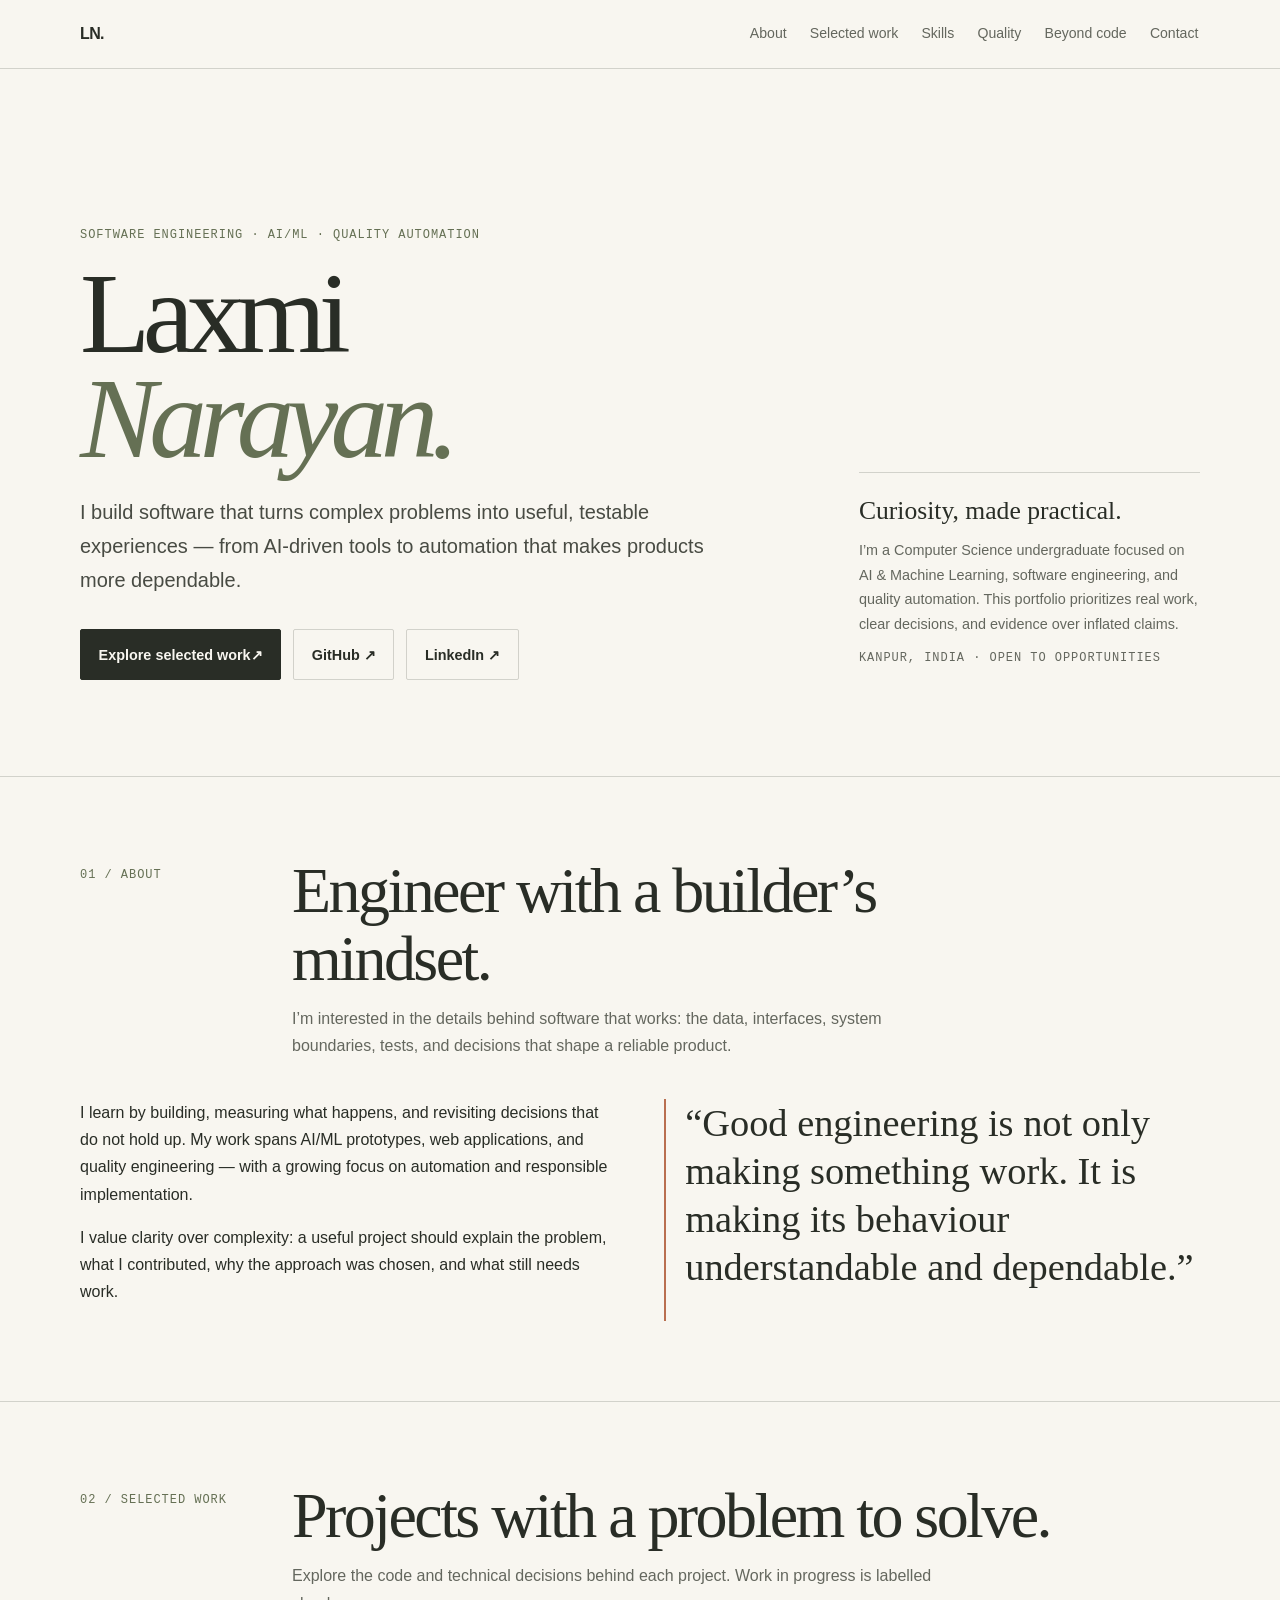
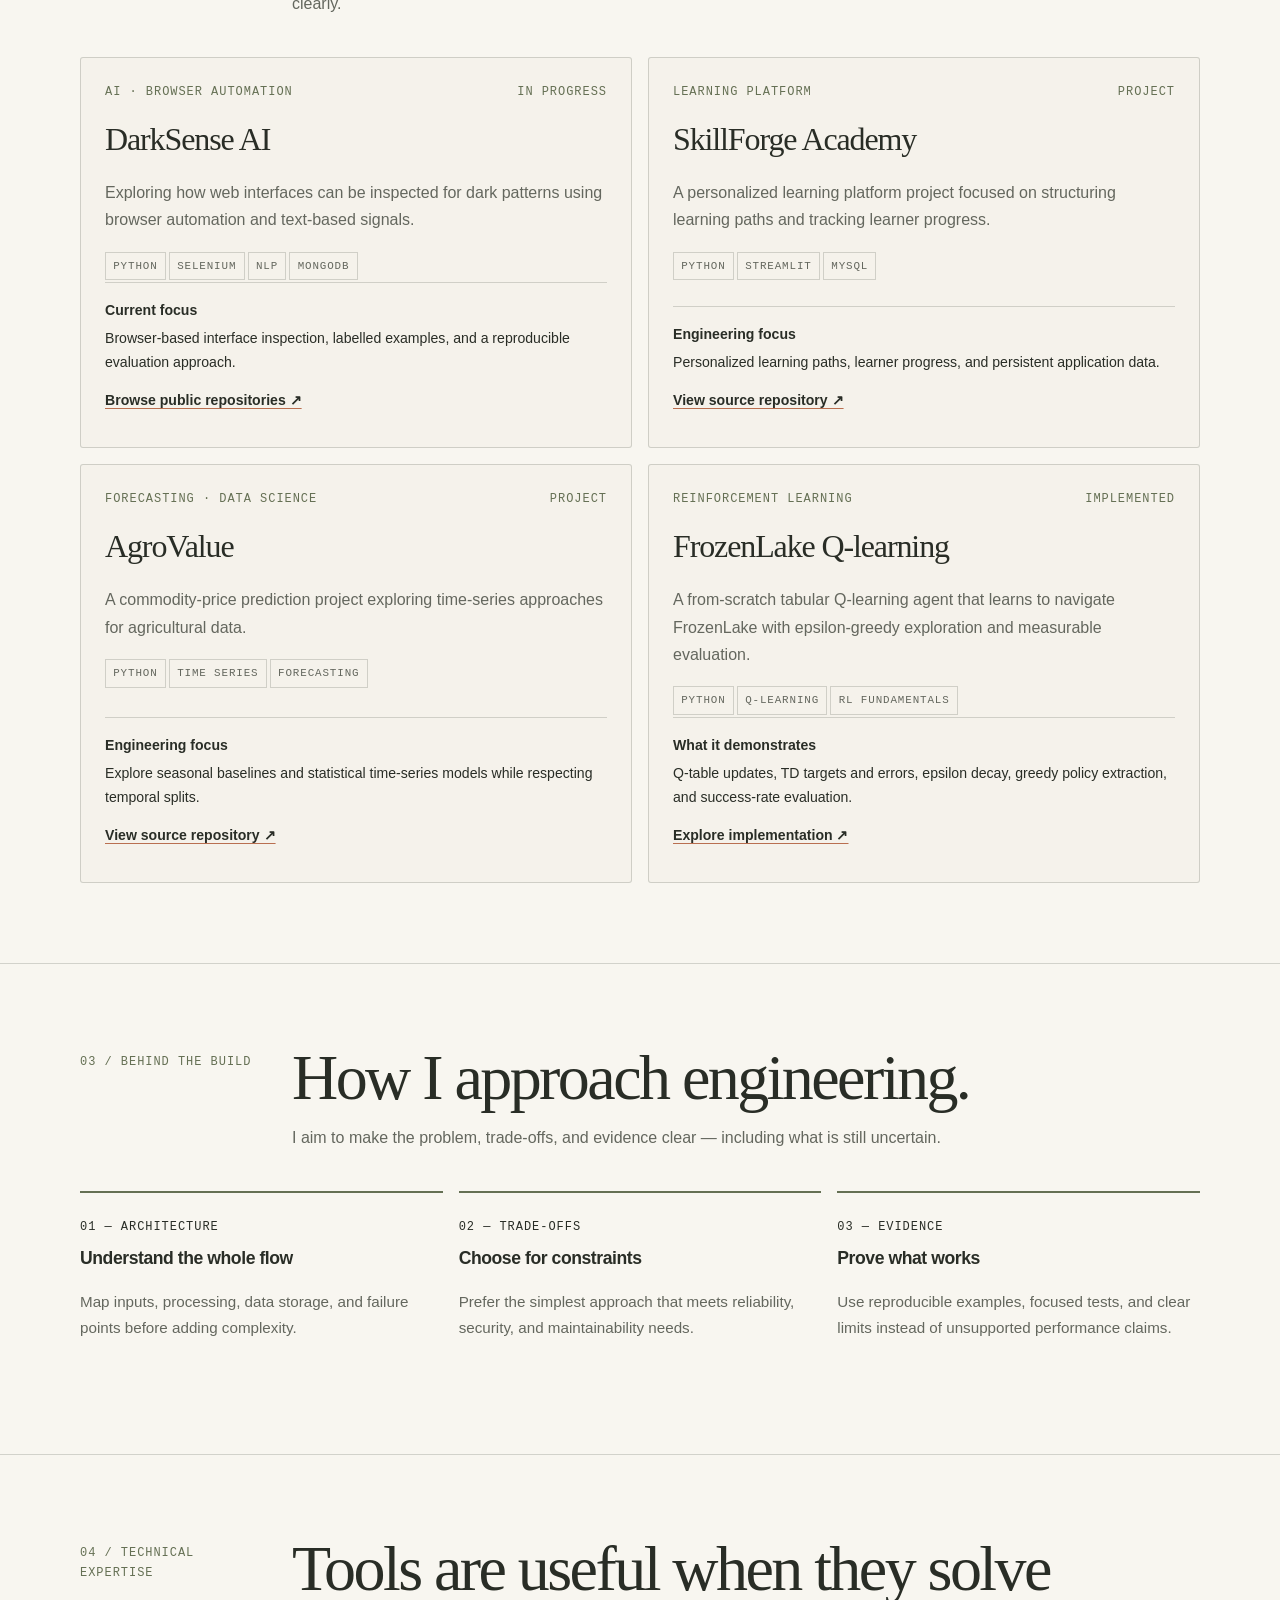
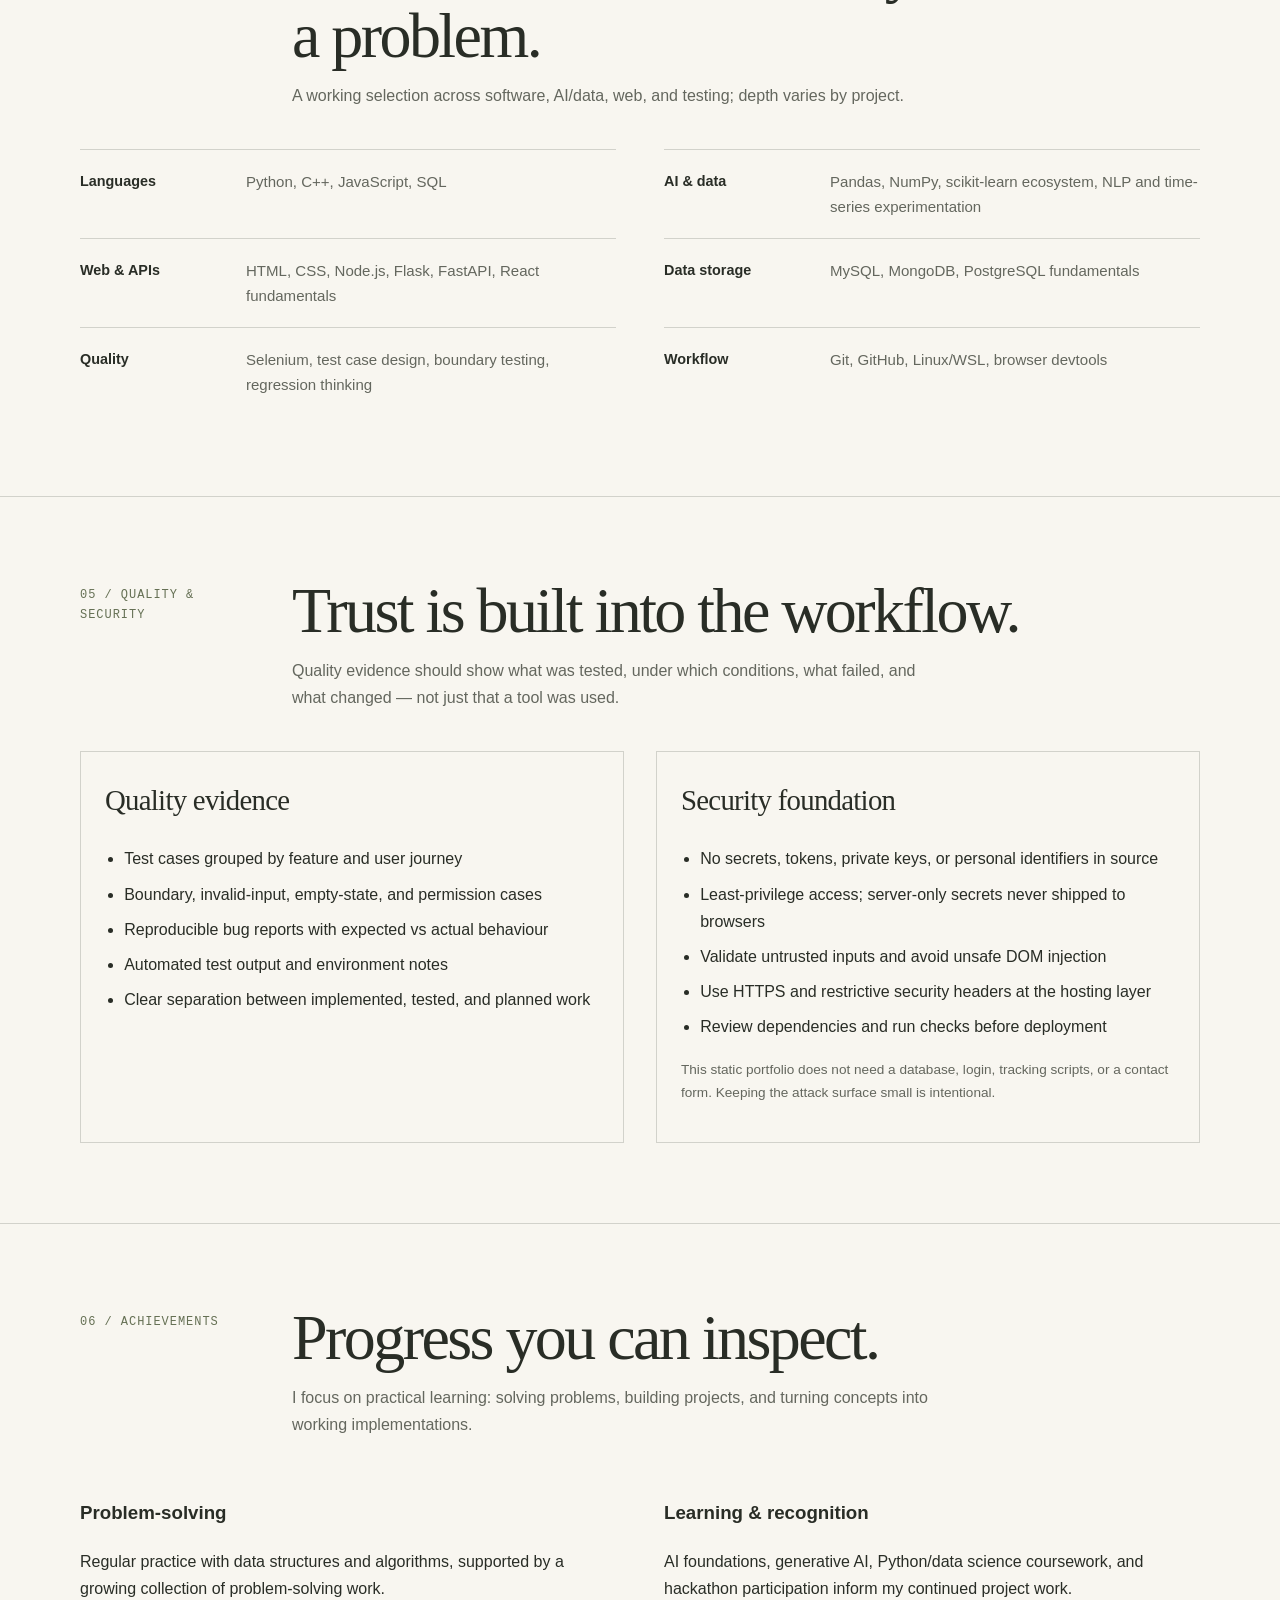
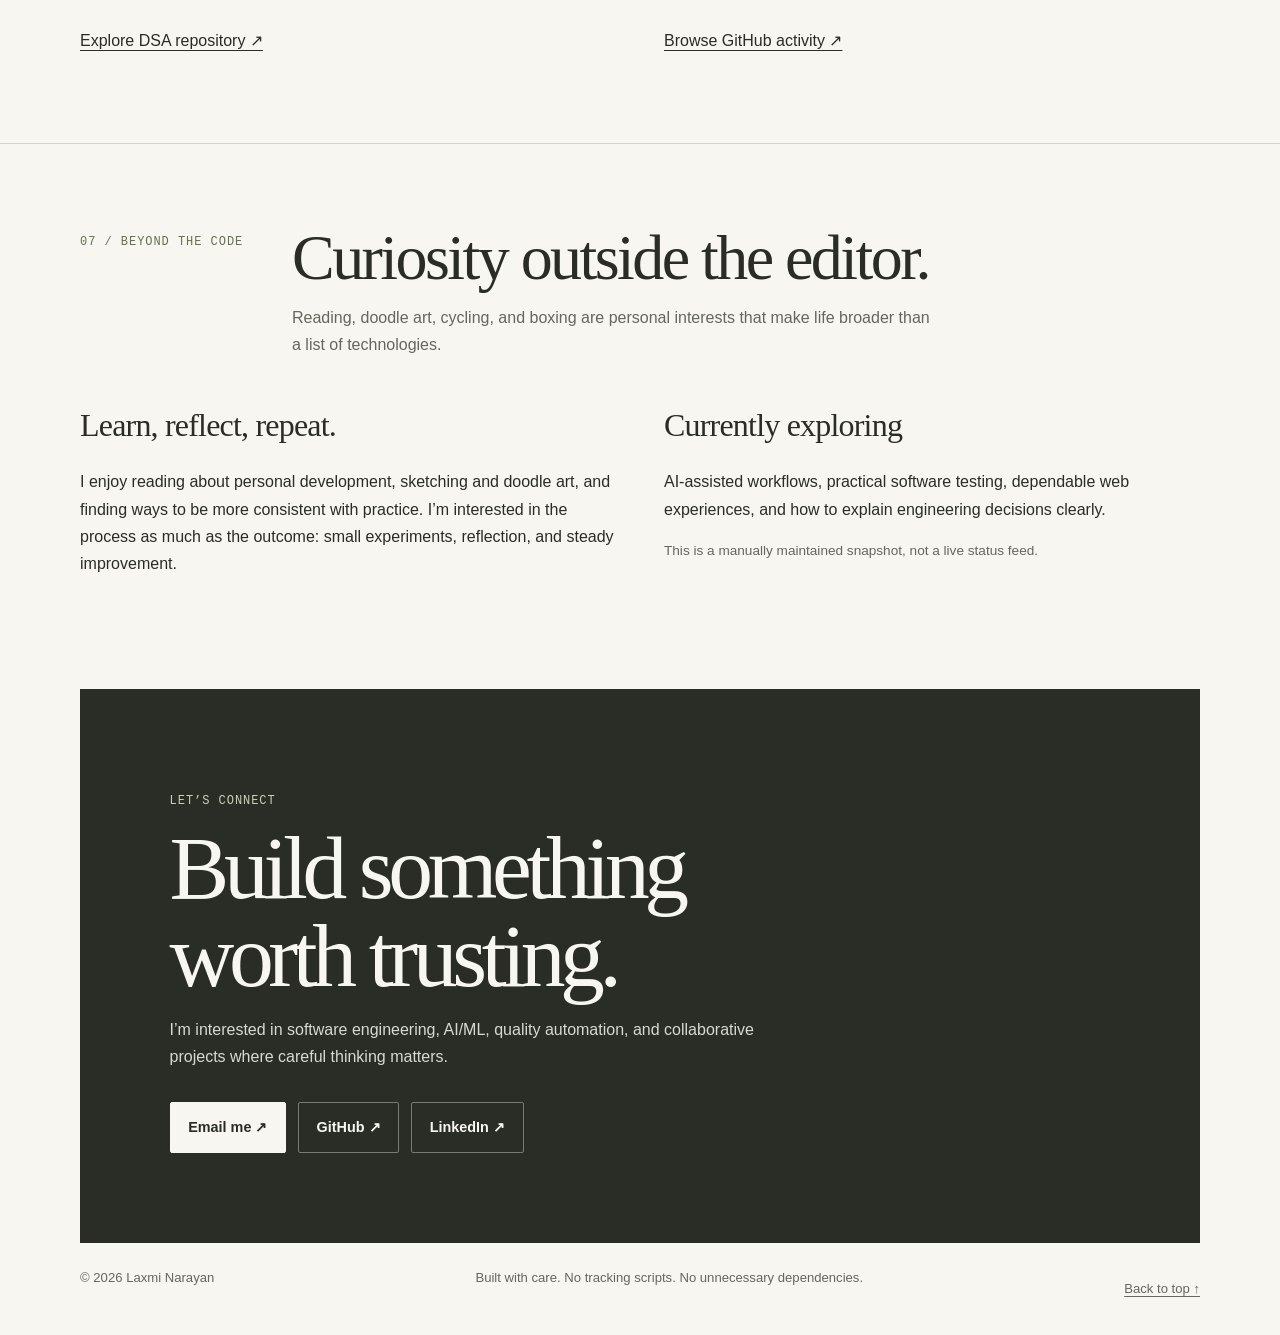
==== index.html @ b881b5de "fix: improve portfolio link tap targets" ====
<!doctype html>
<html lang="en">
<head>
<meta charset="utf-8">
<meta name="viewport" content="width=device-width, initial-scale=1">
<meta name="theme-color" content="#f8f6f0">
<meta name="description" content="Laxmi Narayan — computer science undergraduate building thoughtful software, AI/ML systems, and quality automation.">
<meta name="referrer" content="strict-origin-when-cross-origin">
<meta http-equiv="Content-Security-Policy" content="default-src 'self'; script-src 'none'; object-src 'none'; base-uri 'none'; form-action 'self'; img-src 'self' data:; style-src 'self' 'unsafe-inline'; font-src 'self'; connect-src 'self'; upgrade-insecure-requests">
<title>Laxmi Narayan — Software, AI & Quality Engineering</title>
<style>
:root{color-scheme:light;--paper:#f8f6f0;--sand:#eae7d9;--ink:#292d26;--muted:#64675e;--olive:#657054;--clay:#b96f50;--line:rgba(41,45,38,.18);--serif:Georgia,"Times New Roman",serif;--sans:Inter,-apple-system,BlinkMacSystemFont,"Segoe UI",sans-serif;--mono:"SFMono-Regular",Consolas,"Liberation Mono",monospace;--max:1120px}
*{box-sizing:border-box}html{scroll-behavior:smooth;scroll-padding-top:5rem}body{margin:0;background:var(--paper);color:var(--ink);font-family:var(--sans);font-size:16px;line-height:1.7}a{color:inherit;text-underline-offset:.22em}a:hover{color:var(--olive)}a:focus-visible,summary:focus-visible{outline:3px solid var(--clay);outline-offset:4px}.skip{position:absolute;left:-9999px;top:1rem;background:var(--ink);color:white;padding:.7rem 1rem;z-index:10}.skip:focus{left:1rem}.wrap{width:min(var(--max),calc(100% - 3rem));margin-inline:auto}.topbar{position:sticky;top:0;z-index:5;background:rgba(248,246,240,.96);border-bottom:1px solid var(--line);backdrop-filter:blur(8px)}.nav{display:flex;justify-content:space-between;align-items:center;gap:1.5rem;min-height:68px}.wordmark{text-decoration:none;font-weight:700;letter-spacing:-.04em}.navlinks{display:flex;gap:1.25rem;flex-wrap:wrap;font-size:.88rem}.navlinks a{text-decoration:none;color:var(--muted)}.eyebrow,.meta,.tag,.num{font-family:var(--mono);text-transform:uppercase;letter-spacing:.08em;font-size:.75rem}.eyebrow{color:var(--olive)}.hero{padding:clamp(5rem,12vw,9rem) 0 6rem;display:grid;grid-template-columns:minmax(0,1.5fr) minmax(220px,.7fr);gap:3rem;align-items:end}.hero h1{font-family:var(--serif);font-size:clamp(3.6rem,9vw,7.5rem);line-height:.91;letter-spacing:-.065em;font-weight:400;margin:1rem 0 1.5rem;max-width:850px}.hero h1 em{font-weight:400;color:var(--olive)}.lead{font-size:clamp(1.05rem,2vw,1.25rem);max-width:650px;color:#484b43}.actions{display:flex;gap:.75rem;flex-wrap:wrap;margin-top:2rem}.button{display:inline-flex;align-items:center;justify-content:center;border:1px solid var(--ink);padding:.78rem 1.1rem;text-decoration:none;font-weight:600;font-size:.9rem;min-height:44px}.button.primary{background:var(--ink);color:var(--paper)}.button.primary:hover{background:var(--olive);border-color:var(--olive)}.button.secondary{border-color:var(--line)}.hero-note{border-top:1px solid var(--line);padding-top:1rem;color:var(--muted);font-size:.9rem}.hero-note strong{display:block;color:var(--ink);font-family:var(--serif);font-size:1.6rem;font-weight:400;margin-bottom:.35rem}.section{padding:5rem 0;border-top:1px solid var(--line)}.section-head{display:grid;grid-template-columns:180px 1fr;gap:2rem;margin-bottom:2.5rem}.section-head h2{font-family:var(--serif);font-weight:400;letter-spacing:-.04em;font-size:clamp(2.3rem,5vw,4rem);line-height:1.05;margin:0;max-width:760px}.section-head p{margin:.8rem 0 0;max-width:650px;color:var(--muted)}.num{color:var(--olive);padding-top:.5rem}.about-grid{display:grid;grid-template-columns:1fr 1fr;gap:3rem}.about-grid p{margin-top:0}.pullquote{font-family:var(--serif);font-size:clamp(1.7rem,3vw,2.5rem);line-height:1.25;border-left:2px solid var(--clay);padding-left:1.2rem;margin:0}.cards{display:grid;grid-template-columns:repeat(2,minmax(0,1fr));gap:1rem}.project{border:1px solid var(--line);padding:1.5rem;display:flex;flex-direction:column;min-height:290px;background:rgba(234,231,217,.25)}.project-top{display:flex;justify-content:space-between;gap:1rem;align-items:start}.project h3{font-family:var(--serif);font-size:2rem;font-weight:400;letter-spacing:-.035em;margin:.6rem 0}.project p{color:var(--muted);margin:.2rem 0 1rem}.project .proof{margin-top:auto;padding-top:1rem;border-top:1px solid var(--line);font-size:.88rem}.project .proof strong{display:block;color:var(--ink);margin-bottom:.25rem}.tag{display:inline-block;border:1px solid var(--line);padding:.25rem .45rem;margin:.15rem .2rem .15rem 0;color:var(--muted);font-size:.68rem}.status{color:var(--olive);white-space:nowrap}.build-grid{display:grid;grid-template-columns:repeat(3,1fr);gap:1rem}.build-card{border-top:2px solid var(--olive);padding:1.1rem 0}.build-card h3{font-size:1.1rem;margin:.4rem 0}.build-card p{color:var(--muted);font-size:.95rem}.skills{display:grid;grid-template-columns:repeat(2,1fr);gap:0 3rem}.skill-row{display:grid;grid-template-columns:150px 1fr;gap:1rem;padding:1.15rem 0;border-top:1px solid var(--line)}.skill-row h3{font-size:.9rem;margin:0}.skill-row p{margin:0;color:var(--muted);font-size:.94rem}.evidence{display:grid;grid-template-columns:1fr 1fr;gap:2rem}.evidence-block{border:1px solid var(--line);padding:1.5rem}.evidence-block h3{font-family:var(--serif);font-size:1.8rem;font-weight:400;margin:0 0 .7rem}.evidence-block p{color:var(--muted)}.plain-list{padding-left:1.2rem;margin-bottom:0}.plain-list li{padding:.25rem 0}.personal{display:grid;grid-template-columns:1fr 1fr;gap:3rem;align-items:start}.personal h3{font-family:var(--serif);font-size:2rem;font-weight:400;margin:0 0 .5rem}.contact{background:var(--ink);color:var(--paper);padding:clamp(3rem,7vw,6rem);margin-top:1rem}.contact .eyebrow{color:#c9d0b9}.contact h2{font-family:var(--serif);font-weight:400;font-size:clamp(3rem,7vw,6rem);letter-spacing:-.06em;line-height:.98;margin:.8rem 0 1rem}.contact p{color:#d8d9d1;max-width:600px}.contact a{color:var(--paper)}.contact .button{border-color:#777b70}.contact .button.primary{background:var(--paper);color:var(--ink);border-color:var(--paper)}footer{padding:1.5rem 0;display:flex;justify-content:space-between;gap:1rem;color:var(--muted);font-size:.82rem}.small{font-size:.85rem;color:var(--muted)}.rule{border:0;border-top:1px solid var(--line);margin:1.5rem 0}
@media(max-width:760px){.wrap{width:min(100% - 2rem,var(--max))}.nav{align-items:flex-start;padding:.85rem 0;flex-direction:column;gap:.4rem}.navlinks{gap:.85rem}.hero{grid-template-columns:1fr;gap:2rem;padding:5rem 0 4rem}.hero-note{max-width:500px}.section{padding:3.5rem 0}.section-head{grid-template-columns:1fr;gap:.5rem}.about-grid,.cards,.evidence,.personal{grid-template-columns:1fr;gap:1.25rem}.build-grid{grid-template-columns:1fr}.skills{grid-template-columns:1fr}.skill-row{grid-template-columns:120px 1fr}.project{min-height:0}footer{flex-direction:column}}@media(prefers-reduced-motion:reduce){html{scroll-behavior:auto}*,*::before,*::after{animation-duration:.01ms!important;animation-iteration-count:1!important;transition-duration:.01ms!important}}

/* UI/UX refinements: clearer interaction states, responsive navigation, and more legible project cards. */
.navlinks a{padding:.35rem .1rem;min-height:44px;display:inline-flex;align-items:center}
.button{border-radius:2px;transition:background-color .18s ease,border-color .18s ease,color .18s ease}
.button.secondary:hover{border-color:var(--olive);color:var(--olive)}
.project{border-radius:3px;transition:border-color .18s ease,background-color .18s ease,transform .18s ease}
.project:hover{border-color:rgba(101,112,84,.6);background:rgba(234,231,217,.48);transform:translateY(-2px)}
.project .proof a{margin-top:.25rem;font-weight:650;text-decoration-thickness:1px;text-decoration-color:var(--clay);text-underline-offset:.24em}
.project .proof a:hover{text-decoration-color:currentColor}
.project .proof a,.about-grid a,footer a{display:inline-flex;align-items:center;min-height:44px;padding:.55rem 0}
.project .proof a:focus-visible,.about-grid a:focus-visible,footer a:focus-visible{border-radius:2px}
.build-card h3,.evidence-block h3,.personal h3{letter-spacing:-.025em}
.contact .button:not(.primary):hover{background:rgba(248,246,240,.1);border-color:var(--paper)}
@media(max-width:760px){
  .topbar{position:sticky}
  .nav{gap:.2rem}
  .navlinks{width:100%;column-gap:1rem;row-gap:.15rem}
  .navlinks a{font-size:.84rem}
  .hero{padding-top:4rem}
  .section-head{margin-bottom:1.8rem}
  .project{padding:1.2rem}
  .contact{width:calc(100% - 2rem)}
}
@media(hover:none){.project:hover{transform:none}}@media(prefers-reduced-motion:reduce){.button,.project{transition:none}.project:hover{transform:none}}

</style>
</head>
<body>
<a class="skip" href="#main">Skip to content</a>
<header class="topbar"><div class="wrap nav"><a class="wordmark" href="#top" aria-label="Laxmi Narayan home">LN<span aria-hidden="true">.</span></a><nav class="navlinks" aria-label="Main navigation"><a href="#about">About</a><a href="#work">Selected work</a><a href="#skills">Skills</a><a href="#quality">Quality</a><a href="#notes">Beyond code</a><a href="#contact">Contact</a></nav></div></header>
<main id="main">
<section class="wrap hero" id="top"><div><p class="eyebrow">Software engineering · AI/ML · Quality automation</p><h1>Laxmi<br><em>Narayan.</em></h1><p class="lead">I build software that turns complex problems into useful, testable experiences — from AI-driven tools to automation that makes products more dependable.</p><div class="actions"><a class="button primary" href="#work">Explore selected work <span aria-hidden="true">↗</span></a><a class="button secondary" href="https://github.com/laxmi-narayan-87" target="_blank" rel="noopener noreferrer">GitHub ↗</a><a class="button secondary" href="https://www.linkedin.com/in/laxmi-narayan-944205289" target="_blank" rel="noopener noreferrer">LinkedIn ↗</a></div></div><aside class="hero-note"><strong>Curiosity, made practical.</strong>I’m a Computer Science undergraduate focused on AI & Machine Learning, software engineering, and quality automation. This portfolio prioritizes real work, clear decisions, and evidence over inflated claims.<p class="meta">Kanpur, India · Open to opportunities</p></aside></section>
<section class="section" id="about"><div class="wrap"><div class="section-head"><div class="num">01 / About</div><div><h2>Engineer with a builder’s mindset.</h2><p>I’m interested in the details behind software that works: the data, interfaces, system boundaries, tests, and decisions that shape a reliable product.</p></div></div><div class="about-grid"><div><p>I learn by building, measuring what happens, and revisiting decisions that do not hold up. My work spans AI/ML prototypes, web applications, and quality engineering — with a growing focus on automation and responsible implementation.</p><p>I value clarity over complexity: a useful project should explain the problem, what I contributed, why the approach was chosen, and what still needs work.</p></div><blockquote class="pullquote">“Good engineering is not only making something work. It is making its behaviour understandable and dependable.”</blockquote></div></div></section>
<section class="section" id="work"><div class="wrap"><div class="section-head"><div class="num">02 / Selected work</div><div><h2>Projects with a problem to solve.</h2><p>Explore the code and technical decisions behind each project. Work in progress is labelled clearly.</p></div></div><div class="cards">
<article class="project"><div class="project-top"><span class="eyebrow">AI · Browser automation</span><span class="meta status">In progress</span></div><h3>DarkSense AI</h3><p>Exploring how web interfaces can be inspected for dark patterns using browser automation and text-based signals.</p><div><span class="tag">Python</span><span class="tag">Selenium</span><span class="tag">NLP</span><span class="tag">MongoDB</span></div><div class="proof"><strong>Current focus</strong>Browser-based interface inspection, labelled examples, and a reproducible evaluation approach.<br><a href="https://github.com/laxmi-narayan-87" target="_blank" rel="noopener noreferrer">Browse public repositories ↗</a></div></article>
<article class="project"><div class="project-top"><span class="eyebrow">Learning platform</span><span class="meta status">Project</span></div><h3>SkillForge Academy</h3><p>A personalized learning platform project focused on structuring learning paths and tracking learner progress.</p><div><span class="tag">Python</span><span class="tag">Streamlit</span><span class="tag">MySQL</span></div><div class="proof"><strong>Engineering focus</strong>Personalized learning paths, learner progress, and persistent application data.<br><a href="https://github.com/laxmi-narayan-87/skillforge-academy-" target="_blank" rel="noopener noreferrer">View source repository ↗</a></div></article>
<article class="project"><div class="project-top"><span class="eyebrow">Forecasting · Data science</span><span class="meta status">Project</span></div><h3>AgroValue</h3><p>A commodity-price prediction project exploring time-series approaches for agricultural data.</p><div><span class="tag">Python</span><span class="tag">Time series</span><span class="tag">Forecasting</span></div><div class="proof"><strong>Engineering focus</strong>Explore seasonal baselines and statistical time-series models while respecting temporal splits.<br><a href="https://github.com/laxmi-narayan-87/AgroValue" target="_blank" rel="noopener noreferrer">View source repository ↗</a></div></article>
<article class="project"><div class="project-top"><span class="eyebrow">Reinforcement learning</span><span class="meta status">Implemented</span></div><h3>FrozenLake Q-learning</h3><p>A from-scratch tabular Q-learning agent that learns to navigate FrozenLake with epsilon-greedy exploration and measurable evaluation.</p><div><span class="tag">Python</span><span class="tag">Q-learning</span><span class="tag">RL fundamentals</span></div><div class="proof"><strong>What it demonstrates</strong>Q-table updates, TD targets and errors, epsilon decay, greedy policy extraction, and success-rate evaluation.<br><a href="https://github.com/laxmi-narayan-87/q-learning-on-frozenlake-from-scratch" target="_blank" rel="noopener noreferrer">Explore implementation ↗</a></div></article>
</div></div></section>
<section class="section" id="build"><div class="wrap"><div class="section-head"><div class="num">03 / Behind the build</div><div><h2>How I approach engineering.</h2><p>I aim to make the problem, trade-offs, and evidence clear — including what is still uncertain.</p></div></div><div class="build-grid"><article class="build-card"><span class="meta">01 — Architecture</span><h3>Understand the whole flow</h3><p>Map inputs, processing, data storage, and failure points before adding complexity.</p></article><article class="build-card"><span class="meta">02 — Trade-offs</span><h3>Choose for constraints</h3><p>Prefer the simplest approach that meets reliability, security, and maintainability needs.</p></article><article class="build-card"><span class="meta">03 — Evidence</span><h3>Prove what works</h3><p>Use reproducible examples, focused tests, and clear limits instead of unsupported performance claims.</p></article></div></div></section>
<section class="section" id="skills"><div class="wrap"><div class="section-head"><div class="num">04 / Technical expertise</div><div><h2>Tools are useful when they solve a problem.</h2><p>A working selection across software, AI/data, web, and testing; depth varies by project.</p></div></div><div class="skills"><div class="skill-row"><h3>Languages</h3><p>Python, C++, JavaScript, SQL</p></div><div class="skill-row"><h3>AI & data</h3><p>Pandas, NumPy, scikit-learn ecosystem, NLP and time-series experimentation</p></div><div class="skill-row"><h3>Web & APIs</h3><p>HTML, CSS, Node.js, Flask, FastAPI, React fundamentals</p></div><div class="skill-row"><h3>Data storage</h3><p>MySQL, MongoDB, PostgreSQL fundamentals</p></div><div class="skill-row"><h3>Quality</h3><p>Selenium, test case design, boundary testing, regression thinking</p></div><div class="skill-row"><h3>Workflow</h3><p>Git, GitHub, Linux/WSL, browser devtools</p></div></div></div></section>
<section class="section" id="quality"><div class="wrap"><div class="section-head"><div class="num">05 / Quality & security</div><div><h2>Trust is built into the workflow.</h2><p>Quality evidence should show what was tested, under which conditions, what failed, and what changed — not just that a tool was used.</p></div></div><div class="evidence"><article class="evidence-block"><h3>Quality evidence</h3><ul class="plain-list"><li>Test cases grouped by feature and user journey</li><li>Boundary, invalid-input, empty-state, and permission cases</li><li>Reproducible bug reports with expected vs actual behaviour</li><li>Automated test output and environment notes</li><li>Clear separation between implemented, tested, and planned work</li></ul></article><article class="evidence-block"><h3>Security foundation</h3><ul class="plain-list"><li>No secrets, tokens, private keys, or personal identifiers in source</li><li>Least-privilege access; server-only secrets never shipped to browsers</li><li>Validate untrusted inputs and avoid unsafe DOM injection</li><li>Use HTTPS and restrictive security headers at the hosting layer</li><li>Review dependencies and run checks before deployment</li></ul><p class="small">This static portfolio does not need a database, login, tracking scripts, or a contact form. Keeping the attack surface small is intentional.</p></article></div></div></section>
<section class="section" id="achievements"><div class="wrap"><div class="section-head"><div class="num">06 / Achievements</div><div><h2>Progress you can inspect.</h2><p>I focus on practical learning: solving problems, building projects, and turning concepts into working implementations.</p></div></div><div class="about-grid"><div><h3>Problem-solving</h3><p>Regular practice with data structures and algorithms, supported by a growing collection of problem-solving work.</p><a href="https://github.com/laxmi-narayan-87/DSA" target="_blank" rel="noopener noreferrer">Explore DSA repository ↗</a></div><div><h3>Learning & recognition</h3><p>AI foundations, generative AI, Python/data science coursework, and hackathon participation inform my continued project work.</p><a href="https://github.com/laxmi-narayan-87" target="_blank" rel="noopener noreferrer">Browse GitHub activity ↗</a></div></div></div></section>
<section class="section" id="notes"><div class="wrap"><div class="section-head"><div class="num">07 / Beyond the code</div><div><h2>Curiosity outside the editor.</h2><p>Reading, doodle art, cycling, and boxing are personal interests that make life broader than a list of technologies.</p></div></div><div class="personal"><div><h3>Learn, reflect, repeat.</h3><p>I enjoy reading about personal development, sketching and doodle art, and finding ways to be more consistent with practice. I’m interested in the process as much as the outcome: small experiments, reflection, and steady improvement.</p></div><div><h3>Currently exploring</h3><p>AI-assisted workflows, practical software testing, dependable web experiences, and how to explain engineering decisions clearly.</p><p class="small">This is a manually maintained snapshot, not a live status feed.</p></div></div></div></section>
<section class="wrap contact" id="contact"><p class="eyebrow">Let’s connect</p><h2>Build something<br>worth trusting.</h2><p>I’m interested in software engineering, AI/ML, quality automation, and collaborative projects where careful thinking matters.</p><div class="actions"><a class="button primary" href="mailto:laxminarayan955459@gmail.com">Email me ↗</a><a class="button" href="https://github.com/laxmi-narayan-87" target="_blank" rel="noopener noreferrer">GitHub ↗</a><a class="button" href="https://www.linkedin.com/in/laxmi-narayan-944205289" target="_blank" rel="noopener noreferrer">LinkedIn ↗</a></div></section>
</main>
<footer class="wrap"><span>© <span>2026</span> Laxmi Narayan</span><span>Built with care. No tracking scripts. No unnecessary dependencies.</span><a href="#top">Back to top ↑</a></footer>
</body>
</html>
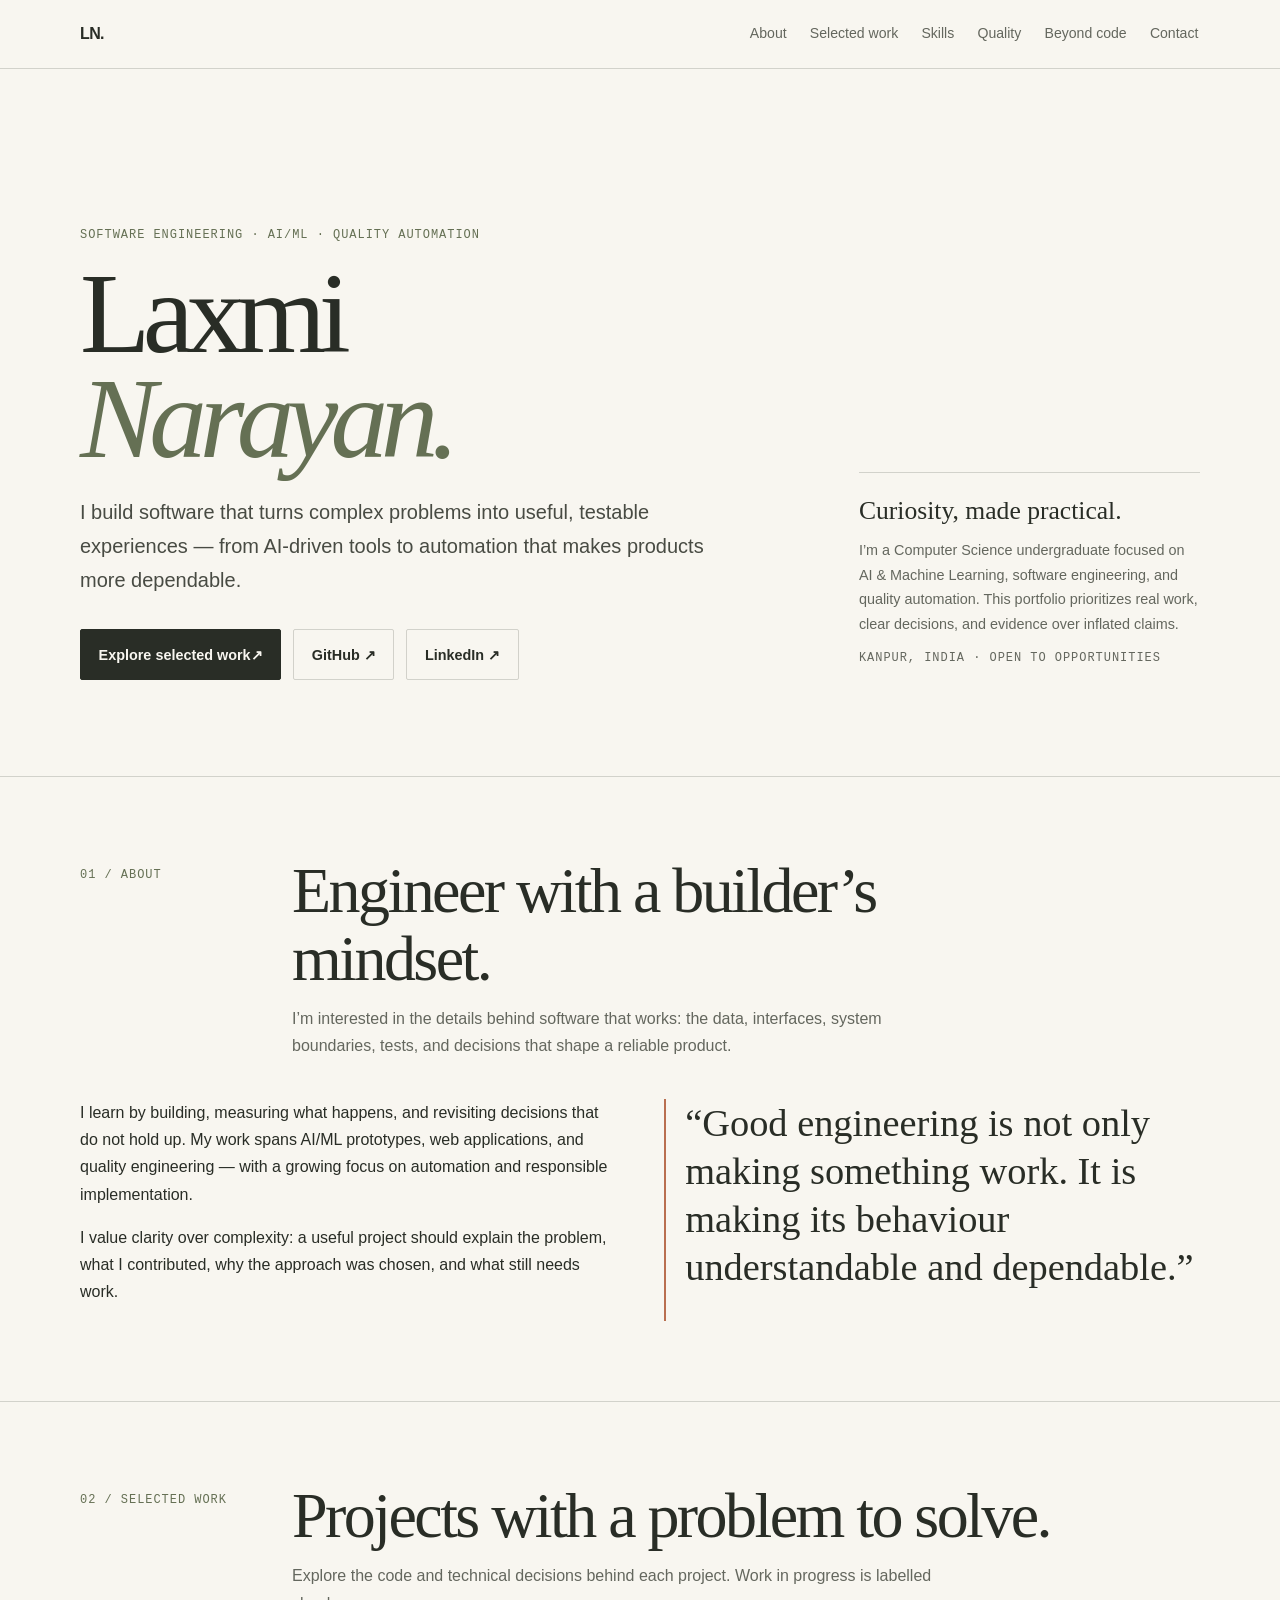
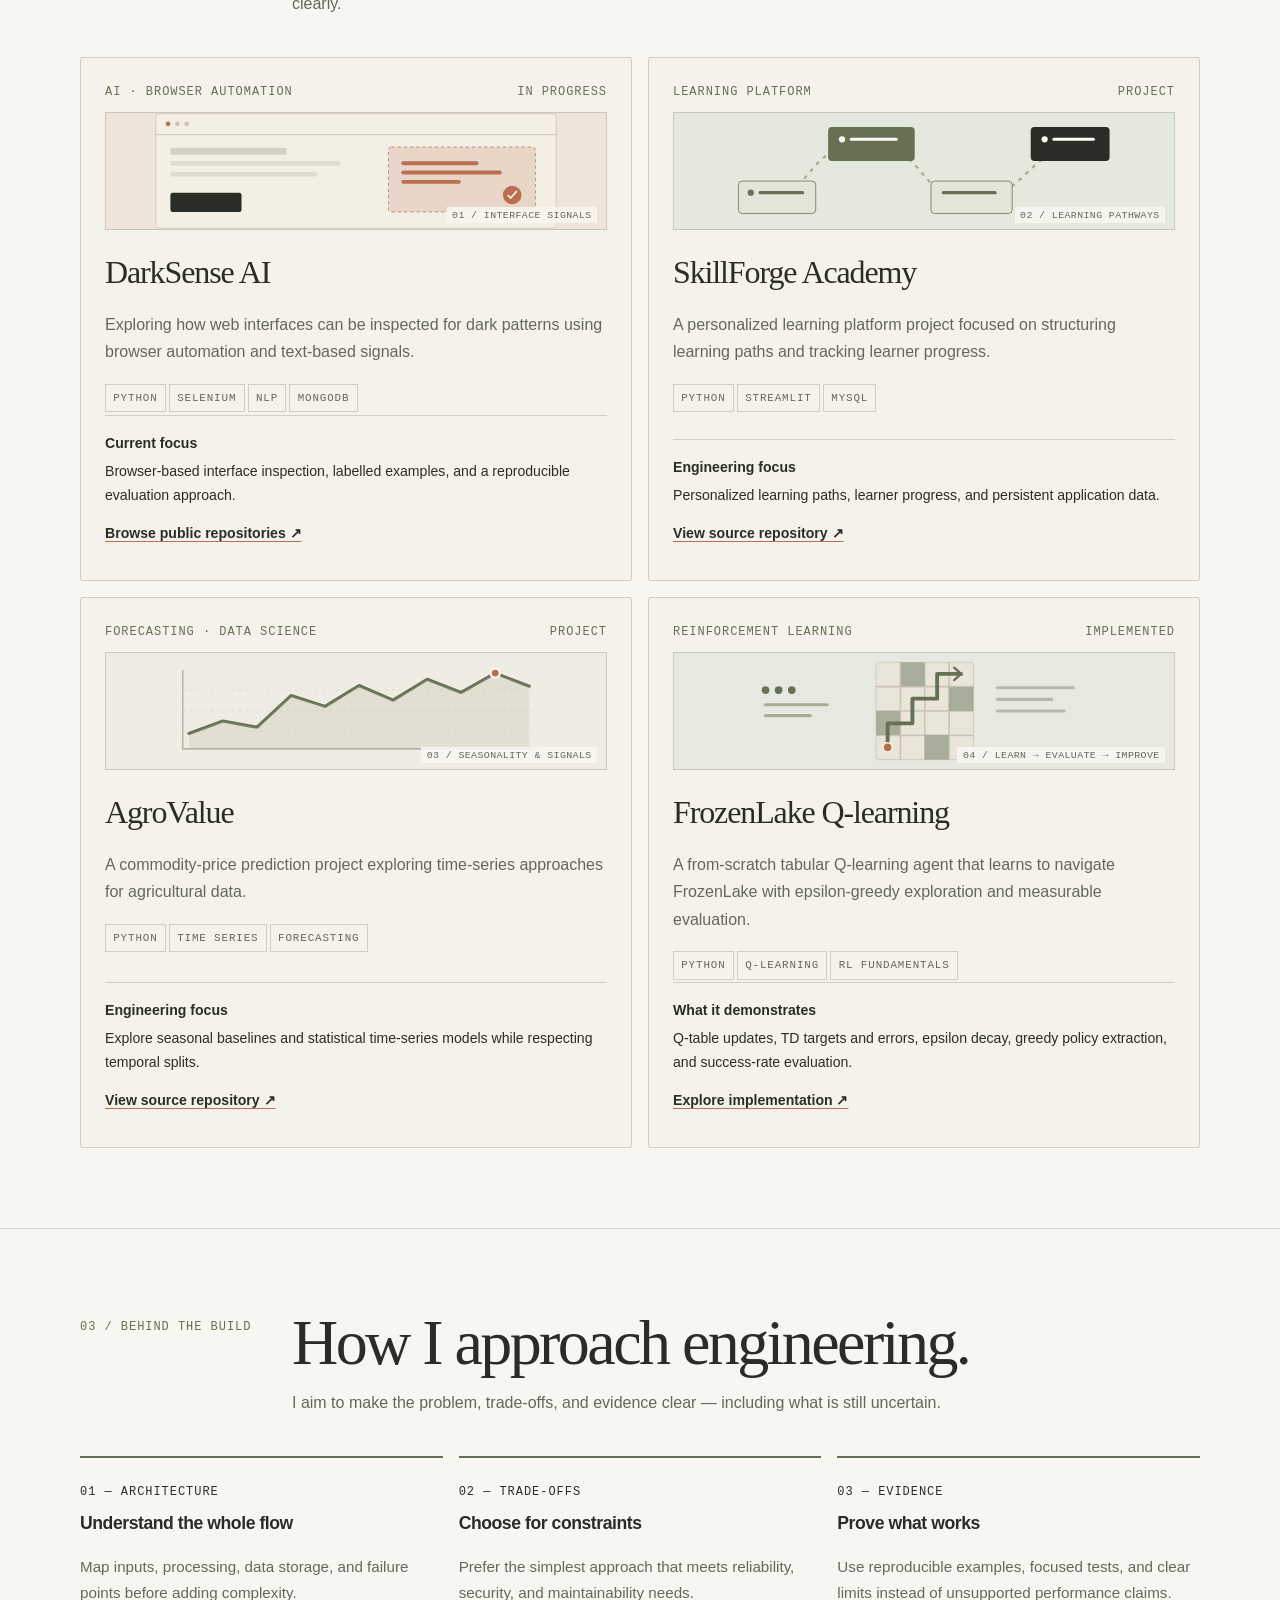
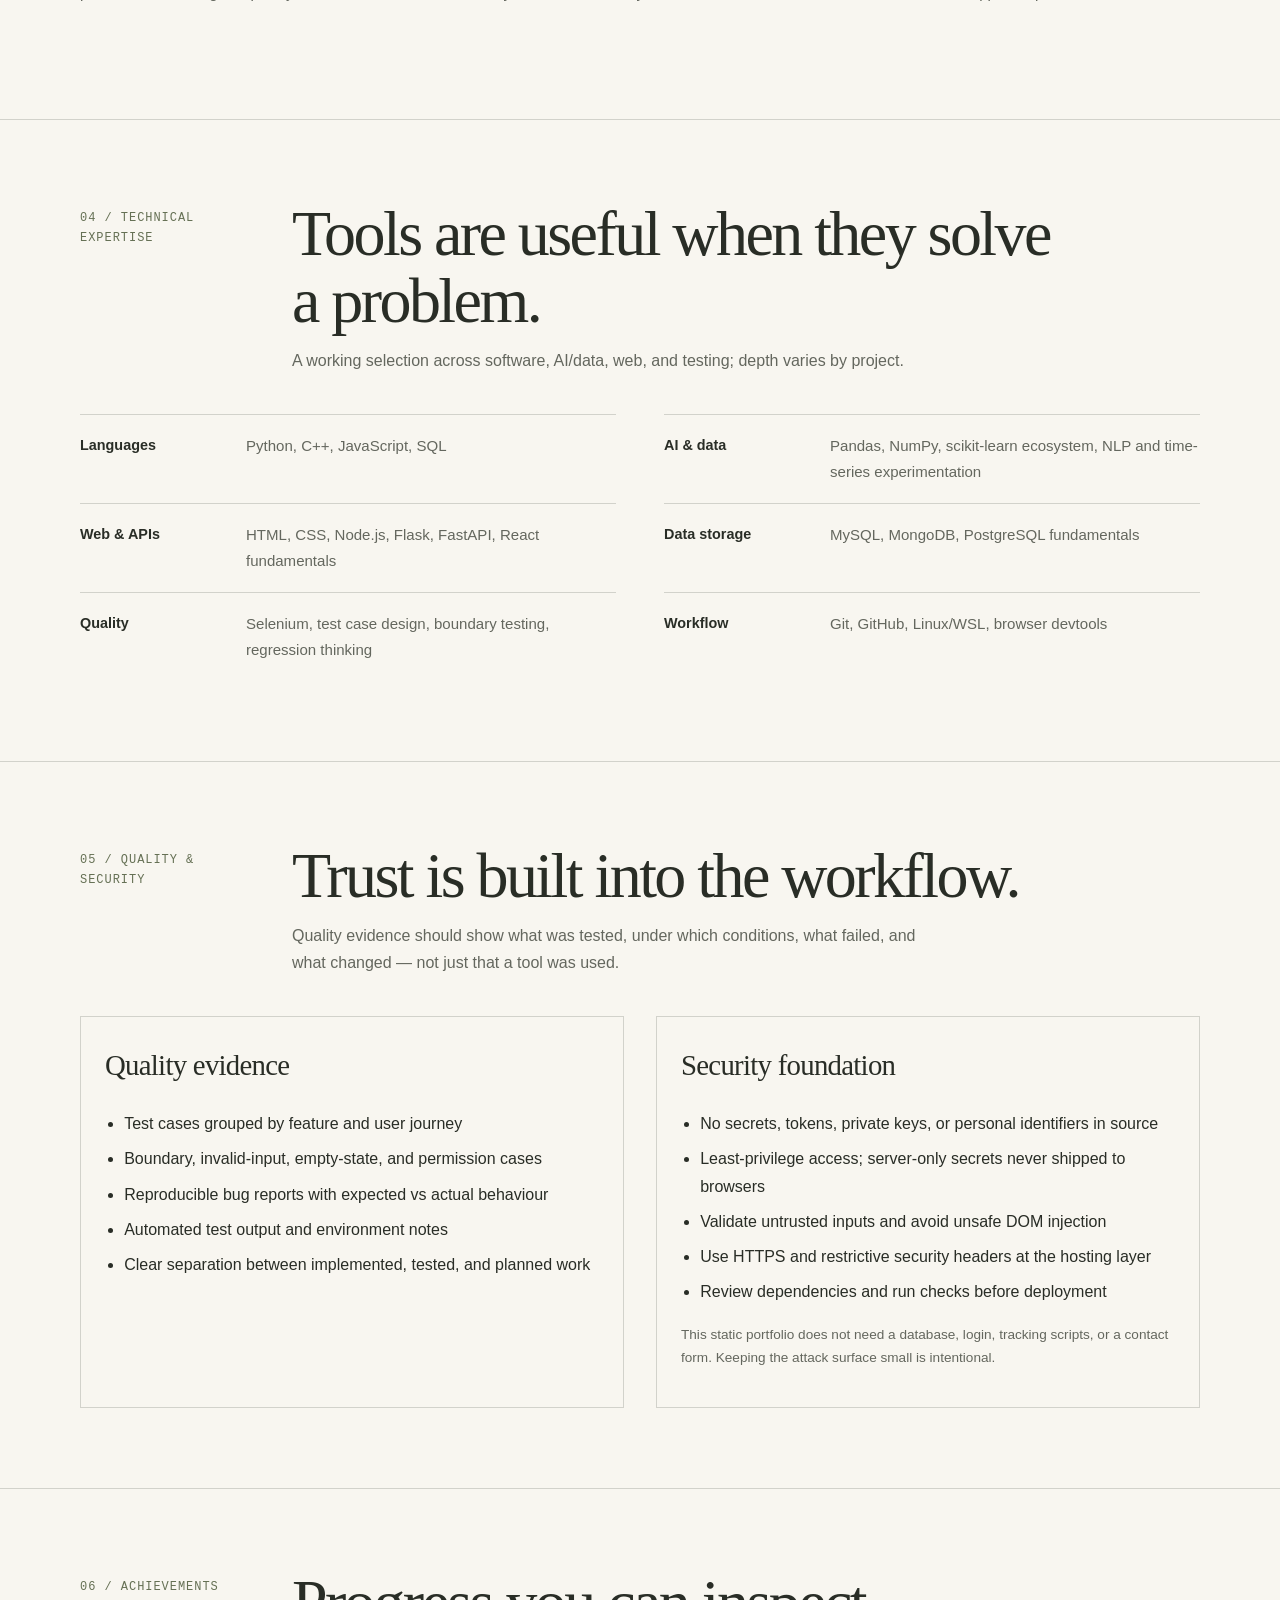
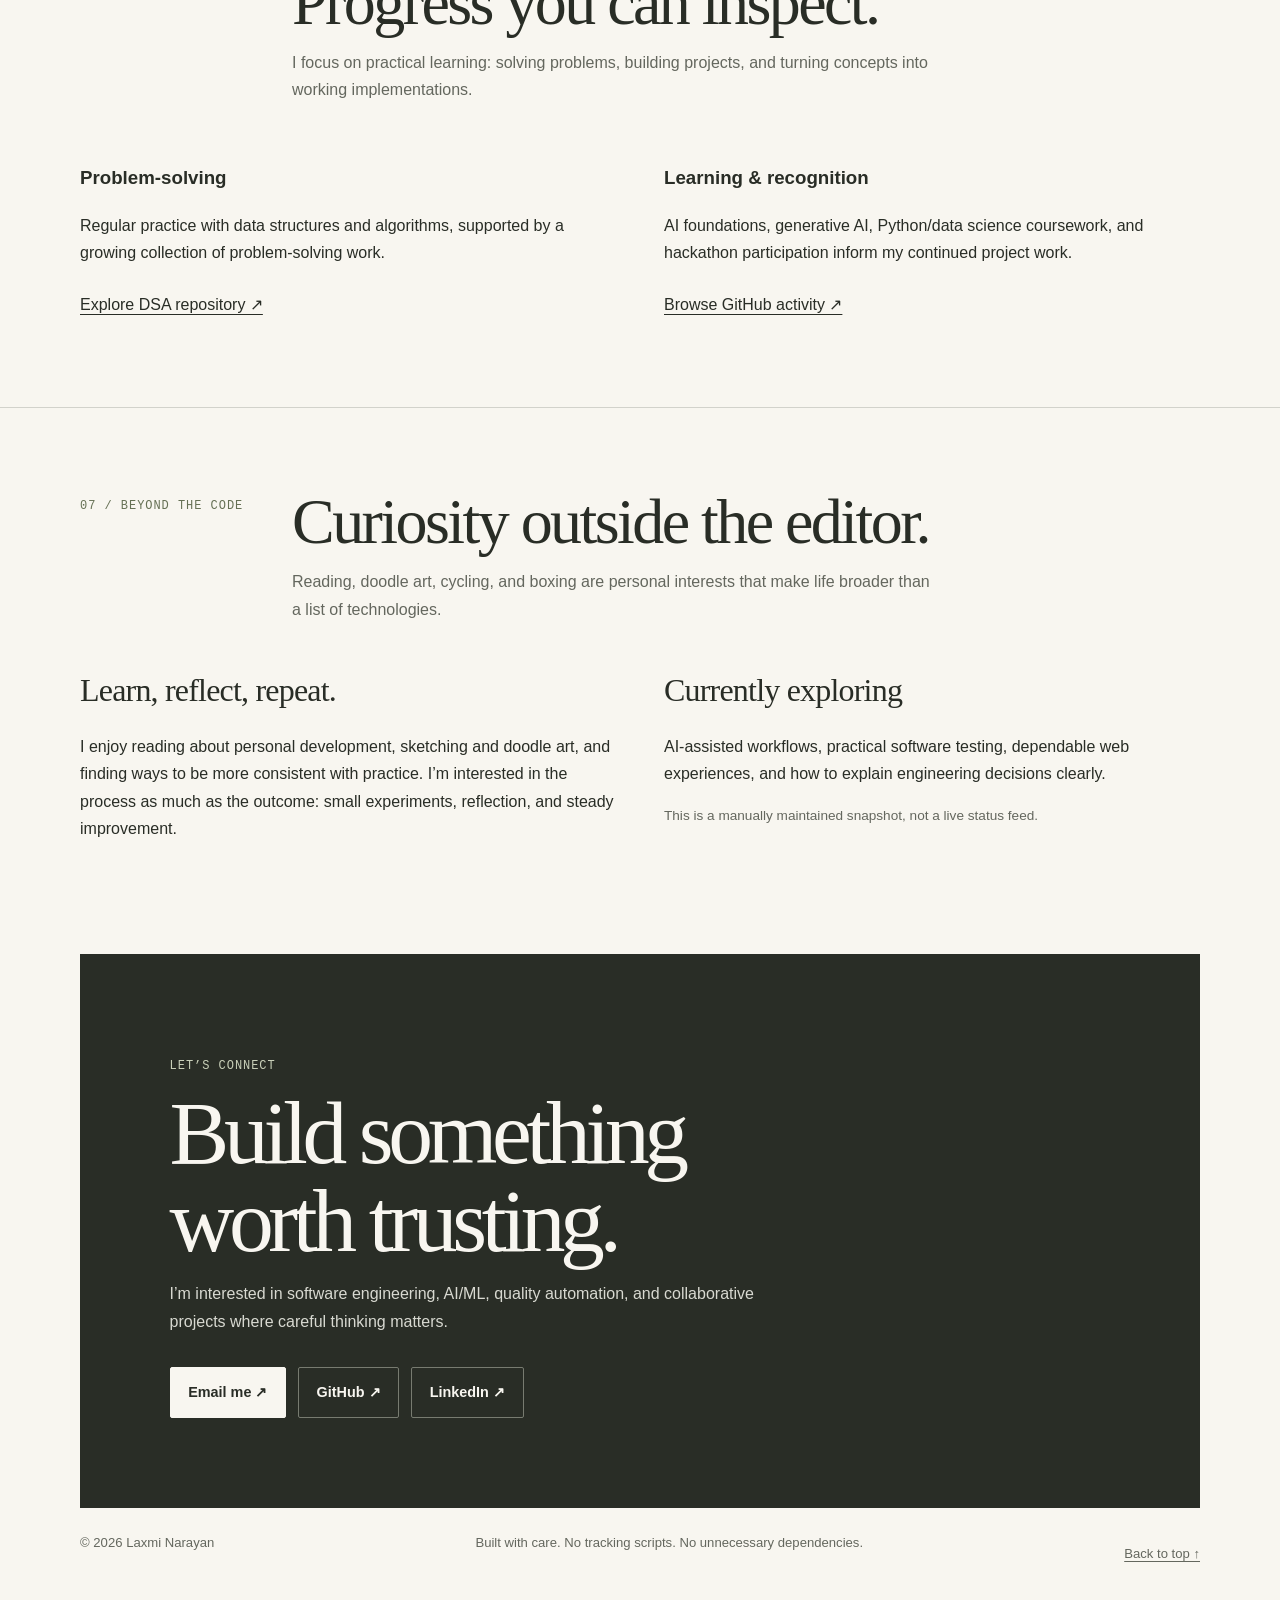
==== commit dceae534: "feat: add custom editorial project illustrations" ====
--- a/index.html
+++ b/index.html
@@ -23,6 +23,15 @@
 .project .proof a:hover{text-decoration-color:currentColor}
 .project .proof a,.about-grid a,footer a{display:inline-flex;align-items:center;min-height:44px;padding:.55rem 0}
 .project .proof a:focus-visible,.about-grid a:focus-visible,footer a:focus-visible{border-radius:2px}
+/* Project-specific editorial illustrations: informative, static, and dependency-free. */
+.project-art{height:118px;margin:.65rem 0 .45rem;position:relative;overflow:hidden;border:1px solid var(--line);background:var(--sand);display:flex;align-items:center}
+.project-art svg{display:block;width:100%;height:100%;object-fit:cover}
+.project-art span{position:absolute;right:.55rem;bottom:.4rem;padding:.15rem .35rem;background:rgba(248,246,240,.92);color:var(--muted);font: .62rem var(--mono);letter-spacing:.04em;text-transform:uppercase}
+.art-dark{background:#eee4d9}.art-skill{background:#e5e8dd}.art-agro{background:#efede3}.art-frozen{background:#e7e9e1}
+.project{overflow:hidden}
+.project h3{margin:.45rem 0 .55rem}
+@media(max-width:760px){.project-art{height:108px;margin-top:.45rem}}
+
 .build-card h3,.evidence-block h3,.personal h3{letter-spacing:-.025em}
 .contact .button:not(.primary):hover{background:rgba(248,246,240,.1);border-color:var(--paper)}
 @media(max-width:760px){
@@ -46,10 +55,14 @@
 <section class="wrap hero" id="top"><div><p class="eyebrow">Software engineering · AI/ML · Quality automation</p><h1>Laxmi<br><em>Narayan.</em></h1><p class="lead">I build software that turns complex problems into useful, testable experiences — from AI-driven tools to automation that makes products more dependable.</p><div class="actions"><a class="button primary" href="#work">Explore selected work <span aria-hidden="true">↗</span></a><a class="button secondary" href="https://github.com/laxmi-narayan-87" target="_blank" rel="noopener noreferrer">GitHub ↗</a><a class="button secondary" href="https://www.linkedin.com/in/laxmi-narayan-944205289" target="_blank" rel="noopener noreferrer">LinkedIn ↗</a></div></div><aside class="hero-note"><strong>Curiosity, made practical.</strong>I’m a Computer Science undergraduate focused on AI & Machine Learning, software engineering, and quality automation. This portfolio prioritizes real work, clear decisions, and evidence over inflated claims.<p class="meta">Kanpur, India · Open to opportunities</p></aside></section>
 <section class="section" id="about"><div class="wrap"><div class="section-head"><div class="num">01 / About</div><div><h2>Engineer with a builder’s mindset.</h2><p>I’m interested in the details behind software that works: the data, interfaces, system boundaries, tests, and decisions that shape a reliable product.</p></div></div><div class="about-grid"><div><p>I learn by building, measuring what happens, and revisiting decisions that do not hold up. My work spans AI/ML prototypes, web applications, and quality engineering — with a growing focus on automation and responsible implementation.</p><p>I value clarity over complexity: a useful project should explain the problem, what I contributed, why the approach was chosen, and what still needs work.</p></div><blockquote class="pullquote">“Good engineering is not only making something work. It is making its behaviour understandable and dependable.”</blockquote></div></div></section>
 <section class="section" id="work"><div class="wrap"><div class="section-head"><div class="num">02 / Selected work</div><div><h2>Projects with a problem to solve.</h2><p>Explore the code and technical decisions behind each project. Work in progress is labelled clearly.</p></div></div><div class="cards">
-<article class="project"><div class="project-top"><span class="eyebrow">AI · Browser automation</span><span class="meta status">In progress</span></div><h3>DarkSense AI</h3><p>Exploring how web interfaces can be inspected for dark patterns using browser automation and text-based signals.</p><div><span class="tag">Python</span><span class="tag">Selenium</span><span class="tag">NLP</span><span class="tag">MongoDB</span></div><div class="proof"><strong>Current focus</strong>Browser-based interface inspection, labelled examples, and a reproducible evaluation approach.<br><a href="https://github.com/laxmi-narayan-87" target="_blank" rel="noopener noreferrer">Browse public repositories ↗</a></div></article>
-<article class="project"><div class="project-top"><span class="eyebrow">Learning platform</span><span class="meta status">Project</span></div><h3>SkillForge Academy</h3><p>A personalized learning platform project focused on structuring learning paths and tracking learner progress.</p><div><span class="tag">Python</span><span class="tag">Streamlit</span><span class="tag">MySQL</span></div><div class="proof"><strong>Engineering focus</strong>Personalized learning paths, learner progress, and persistent application data.<br><a href="https://github.com/laxmi-narayan-87/skillforge-academy-" target="_blank" rel="noopener noreferrer">View source repository ↗</a></div></article>
-<article class="project"><div class="project-top"><span class="eyebrow">Forecasting · Data science</span><span class="meta status">Project</span></div><h3>AgroValue</h3><p>A commodity-price prediction project exploring time-series approaches for agricultural data.</p><div><span class="tag">Python</span><span class="tag">Time series</span><span class="tag">Forecasting</span></div><div class="proof"><strong>Engineering focus</strong>Explore seasonal baselines and statistical time-series models while respecting temporal splits.<br><a href="https://github.com/laxmi-narayan-87/AgroValue" target="_blank" rel="noopener noreferrer">View source repository ↗</a></div></article>
-<article class="project"><div class="project-top"><span class="eyebrow">Reinforcement learning</span><span class="meta status">Implemented</span></div><h3>FrozenLake Q-learning</h3><p>A from-scratch tabular Q-learning agent that learns to navigate FrozenLake with epsilon-greedy exploration and measurable evaluation.</p><div><span class="tag">Python</span><span class="tag">Q-learning</span><span class="tag">RL fundamentals</span></div><div class="proof"><strong>What it demonstrates</strong>Q-table updates, TD targets and errors, epsilon decay, greedy policy extraction, and success-rate evaluation.<br><a href="https://github.com/laxmi-narayan-87/q-learning-on-frozenlake-from-scratch" target="_blank" rel="noopener noreferrer">Explore implementation ↗</a></div></article>
+<article class="project"><div class="project-top"><span class="eyebrow">AI · Browser automation</span><span class="meta status">In progress</span></div><div class="project-art art-dark" aria-hidden="true"><svg viewBox="0 0 520 150" role="presentation"><rect x="1" y="1" width="518" height="148" rx="5" fill="#f3efe5" stroke="#c9c4b5"/><path d="M1 28H519" stroke="#c9c4b5"/><circle cx="17" cy="14" r="3" fill="#b96f50"/><circle cx="29" cy="14" r="3" fill="#c9c4b5"/><circle cx="41" cy="14" r="3" fill="#c9c4b5"/><rect x="20" y="45" width="150" height="9" rx="2" fill="#d3d0c4"/><rect x="20" y="62" width="220" height="6" rx="2" fill="#dedace"/><rect x="20" y="76" width="190" height="6" rx="2" fill="#dedace"/><rect x="20" y="103" width="92" height="25" rx="3" fill="#292d26"/><rect x="302" y="44" width="190" height="84" rx="4" fill="#e8d6c9" stroke="#b96f50" stroke-dasharray="4 4"/><path d="M321 65h95m-95 12h125m-125 12h72" stroke="#b96f50" stroke-width="5" stroke-linecap="round"/><circle cx="462" cy="106" r="12" fill="#b96f50"/><path d="m456 106 4 4 8-9" stroke="#fffaf3" stroke-width="2" fill="none"/></svg><span>01 / Interface signals</span></div>
+<h3>DarkSense AI</h3><p>Exploring how web interfaces can be inspected for dark patterns using browser automation and text-based signals.</p><div><span class="tag">Python</span><span class="tag">Selenium</span><span class="tag">NLP</span><span class="tag">MongoDB</span></div><div class="proof"><strong>Current focus</strong>Browser-based interface inspection, labelled examples, and a reproducible evaluation approach.<br><a href="https://github.com/laxmi-narayan-87" target="_blank" rel="noopener noreferrer">Browse public repositories ↗</a></div></article>
+<article class="project"><div class="project-top"><span class="eyebrow">Learning platform</span><span class="meta status">Project</span></div><div class="project-art art-skill" aria-hidden="true"><svg viewBox="0 0 520 150" role="presentation"><path d="M42 114C120 114 103 40 184 40S249 112 322 112 391 40 477 40" fill="none" stroke="#a7ad94" stroke-width="3" stroke-dasharray="5 7"/><rect x="20" y="88" width="100" height="42" rx="5" fill="#e2e5d8" stroke="#657054"/><rect x="136" y="18" width="112" height="44" rx="5" fill="#657054"/><rect x="269" y="88" width="105" height="42" rx="5" fill="#e2e5d8" stroke="#657054"/><rect x="398" y="18" width="102" height="44" rx="5" fill="#292d26"/><g fill="#fffaf3"><circle cx="154" cy="34" r="4"/><path d="M166 34h58" stroke="#fffaf3" stroke-width="4" stroke-linecap="round"/><circle cx="416" cy="34" r="4"/><path d="M428 34h51" stroke="#fffaf3" stroke-width="4" stroke-linecap="round"/></g><g fill="#657054"><circle cx="36" cy="103" r="4"/><path d="M48 103h55M285 103h67" stroke="#657054" stroke-width="4" stroke-linecap="round"/></g></svg><span>02 / Learning pathways</span></div>
+<h3>SkillForge Academy</h3><p>A personalized learning platform project focused on structuring learning paths and tracking learner progress.</p><div><span class="tag">Python</span><span class="tag">Streamlit</span><span class="tag">MySQL</span></div><div class="proof"><strong>Engineering focus</strong>Personalized learning paths, learner progress, and persistent application data.<br><a href="https://github.com/laxmi-narayan-87/skillforge-academy-" target="_blank" rel="noopener noreferrer">View source repository ↗</a></div></article>
+<article class="project"><div class="project-top"><span class="eyebrow">Forecasting · Data science</span><span class="meta status">Project</span></div><div class="project-art art-agro" aria-hidden="true"><svg viewBox="0 0 520 150" role="presentation"><path d="M36 22V124H494" fill="none" stroke="#b8b6a9" stroke-width="2"/><path d="M36 48H494M36 75H494M36 101H494" stroke="#dcd8cb" stroke-width="1" stroke-dasharray="4 5"/><path d="M44 104 88 88 132 96 176 55 220 69 264 42 308 61 352 34 396 51 440 26 484 43" fill="none" stroke="#657054" stroke-width="4" stroke-linecap="round" stroke-linejoin="round"/><path d="M44 104 88 88 132 96 176 55 220 69 264 42 308 61 352 34 396 51 440 26 484 43V124H44Z" fill="#a7ad94" opacity=".22"/><circle cx="440" cy="26" r="6" fill="#b96f50" stroke="#f8f6f0" stroke-width="3"/></svg><span>03 / Seasonality & signals</span></div>
+<h3>AgroValue</h3><p>A commodity-price prediction project exploring time-series approaches for agricultural data.</p><div><span class="tag">Python</span><span class="tag">Time series</span><span class="tag">Forecasting</span></div><div class="proof"><strong>Engineering focus</strong>Explore seasonal baselines and statistical time-series models while respecting temporal splits.<br><a href="https://github.com/laxmi-narayan-87/AgroValue" target="_blank" rel="noopener noreferrer">View source repository ↗</a></div></article>
+<article class="project"><div class="project-top"><span class="eyebrow">Reinforcement learning</span><span class="meta status">Implemented</span></div><div class="project-art art-frozen" aria-hidden="true"><svg viewBox="0 0 520 150" role="presentation"><g transform="translate(198 12)"><rect width="126" height="126" rx="4" fill="#e9e5d8" stroke="#c9c4b5"/><g stroke="#c9c4b5" stroke-width="2"><path d="M31.5 0V126M63 0V126M94.5 0V126M0 31.5H126M0 63H126M0 94.5H126"/></g><g fill="#a8ad9a"><rect x="32" y="0" width="31" height="31"/><rect x="94" y="32" width="32" height="31"/><rect x="0" y="63" width="31" height="31"/><rect x="63" y="94" width="31" height="32"/></g><path d="M15 110V79H47V47H79V15H110" fill="none" stroke="#657054" stroke-width="5" stroke-linecap="round" stroke-linejoin="round"/><circle cx="15" cy="110" r="6" fill="#b96f50" stroke="#f8f6f0" stroke-width="2"/><path d="m101 7 9 8-9 8" fill="none" stroke="#657054" stroke-width="3" stroke-linecap="round" stroke-linejoin="round"/></g><g fill="#657054"><circle cx="55" cy="48" r="5"/><circle cx="72" cy="48" r="5"/><circle cx="89" cy="48" r="5"/><path d="M55 67h80" stroke="#a7ad94" stroke-width="4" stroke-linecap="round"/><path d="M55 81h58" stroke="#a7ad94" stroke-width="4" stroke-linecap="round"/></g><path d="M355 45h98m-98 15h70m-70 15h86" stroke="#b8b6a9" stroke-width="4" stroke-linecap="round"/></svg><span>04 / Learn → evaluate → improve</span></div>
+<h3>FrozenLake Q-learning</h3><p>A from-scratch tabular Q-learning agent that learns to navigate FrozenLake with epsilon-greedy exploration and measurable evaluation.</p><div><span class="tag">Python</span><span class="tag">Q-learning</span><span class="tag">RL fundamentals</span></div><div class="proof"><strong>What it demonstrates</strong>Q-table updates, TD targets and errors, epsilon decay, greedy policy extraction, and success-rate evaluation.<br><a href="https://github.com/laxmi-narayan-87/q-learning-on-frozenlake-from-scratch" target="_blank" rel="noopener noreferrer">Explore implementation ↗</a></div></article>
 </div></div></section>
 <section class="section" id="build"><div class="wrap"><div class="section-head"><div class="num">03 / Behind the build</div><div><h2>How I approach engineering.</h2><p>I aim to make the problem, trade-offs, and evidence clear — including what is still uncertain.</p></div></div><div class="build-grid"><article class="build-card"><span class="meta">01 — Architecture</span><h3>Understand the whole flow</h3><p>Map inputs, processing, data storage, and failure points before adding complexity.</p></article><article class="build-card"><span class="meta">02 — Trade-offs</span><h3>Choose for constraints</h3><p>Prefer the simplest approach that meets reliability, security, and maintainability needs.</p></article><article class="build-card"><span class="meta">03 — Evidence</span><h3>Prove what works</h3><p>Use reproducible examples, focused tests, and clear limits instead of unsupported performance claims.</p></article></div></div></section>
 <section class="section" id="skills"><div class="wrap"><div class="section-head"><div class="num">04 / Technical expertise</div><div><h2>Tools are useful when they solve a problem.</h2><p>A working selection across software, AI/data, web, and testing; depth varies by project.</p></div></div><div class="skills"><div class="skill-row"><h3>Languages</h3><p>Python, C++, JavaScript, SQL</p></div><div class="skill-row"><h3>AI & data</h3><p>Pandas, NumPy, scikit-learn ecosystem, NLP and time-series experimentation</p></div><div class="skill-row"><h3>Web & APIs</h3><p>HTML, CSS, Node.js, Flask, FastAPI, React fundamentals</p></div><div class="skill-row"><h3>Data storage</h3><p>MySQL, MongoDB, PostgreSQL fundamentals</p></div><div class="skill-row"><h3>Quality</h3><p>Selenium, test case design, boundary testing, regression thinking</p></div><div class="skill-row"><h3>Workflow</h3><p>Git, GitHub, Linux/WSL, browser devtools</p></div></div></div></section>
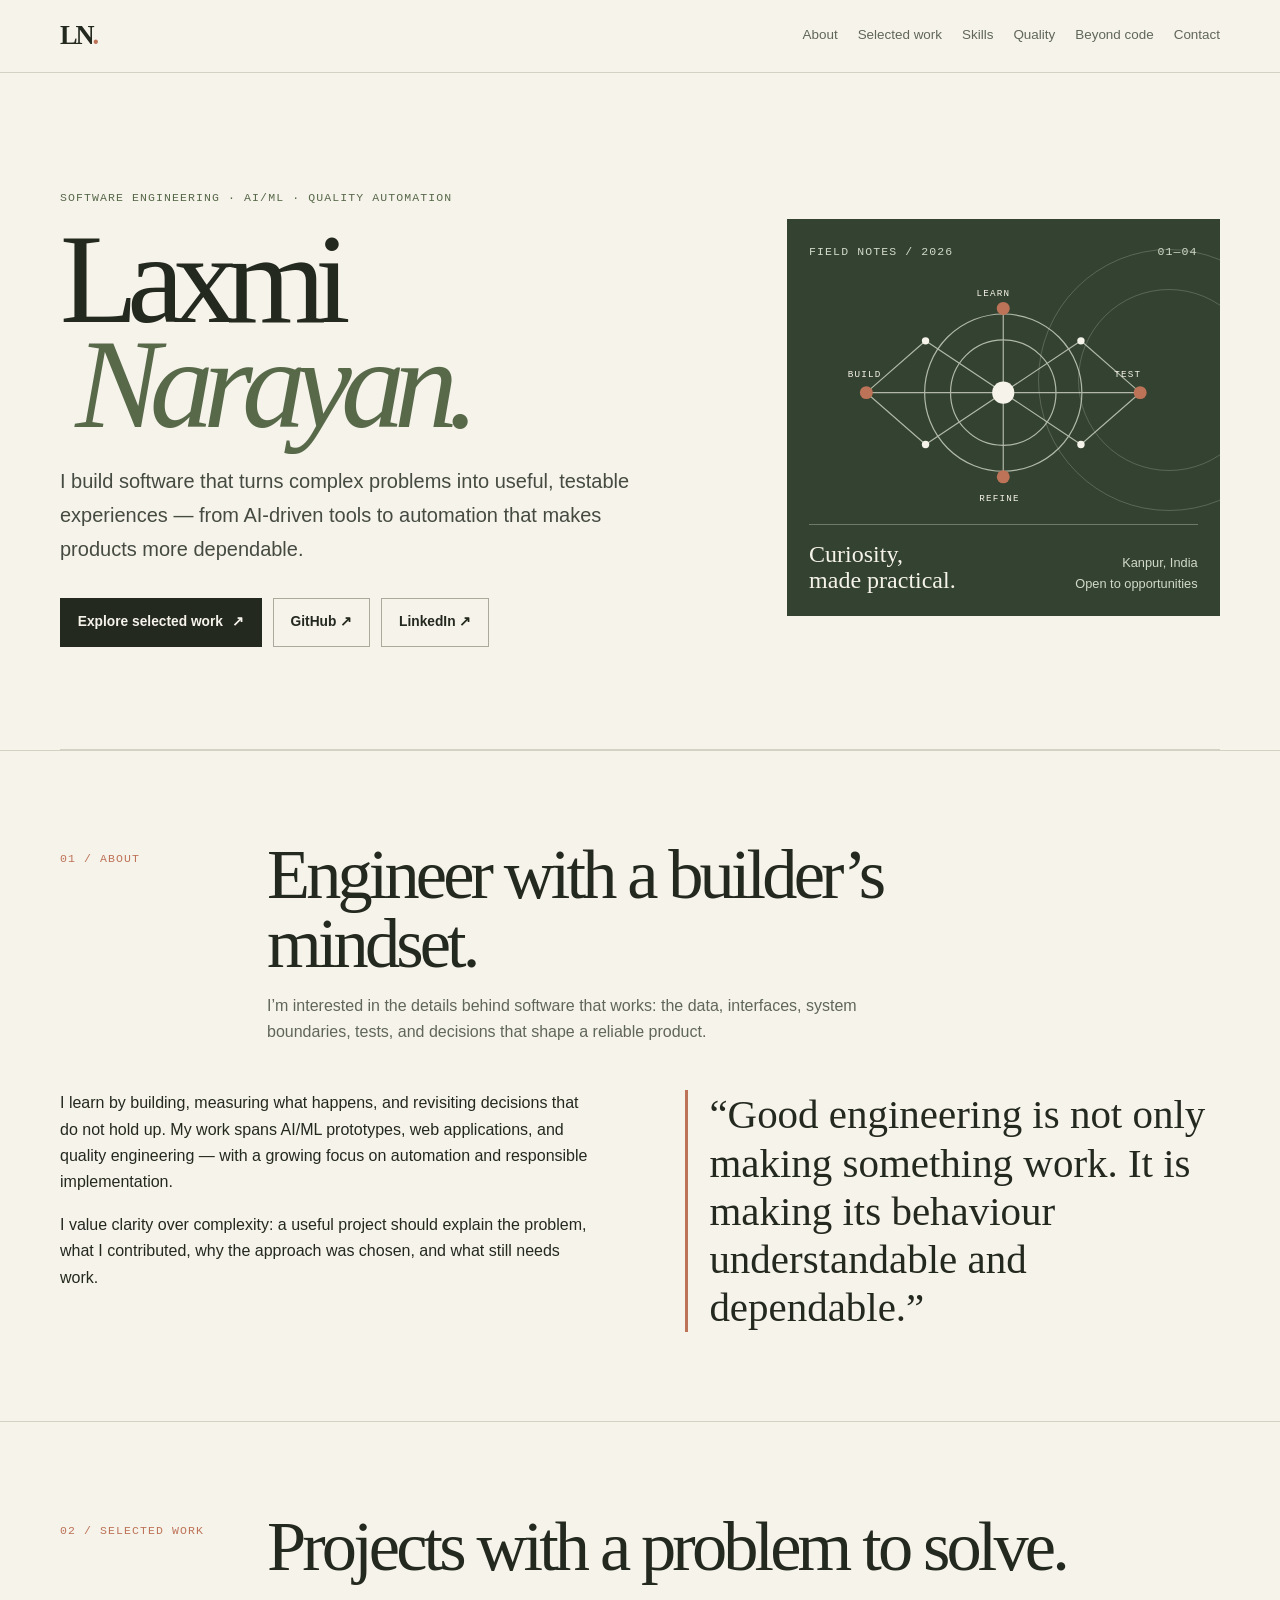
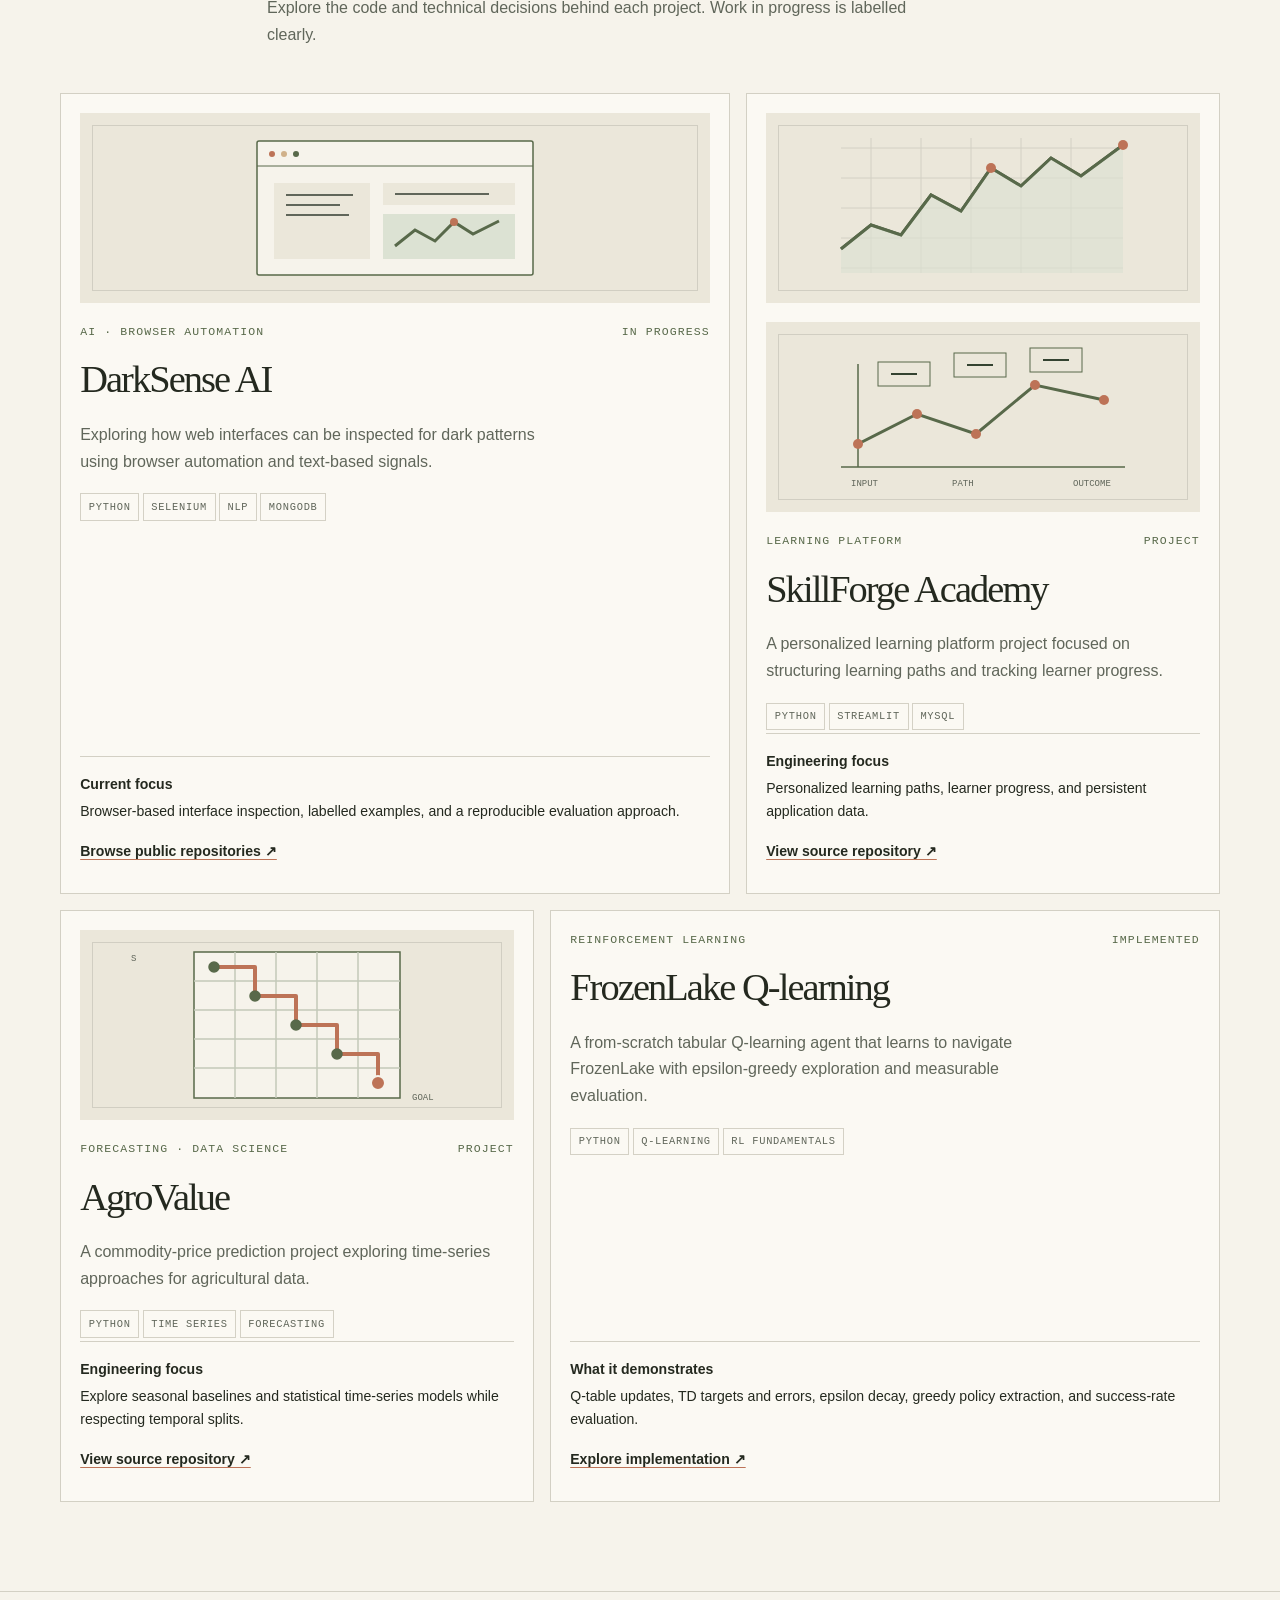
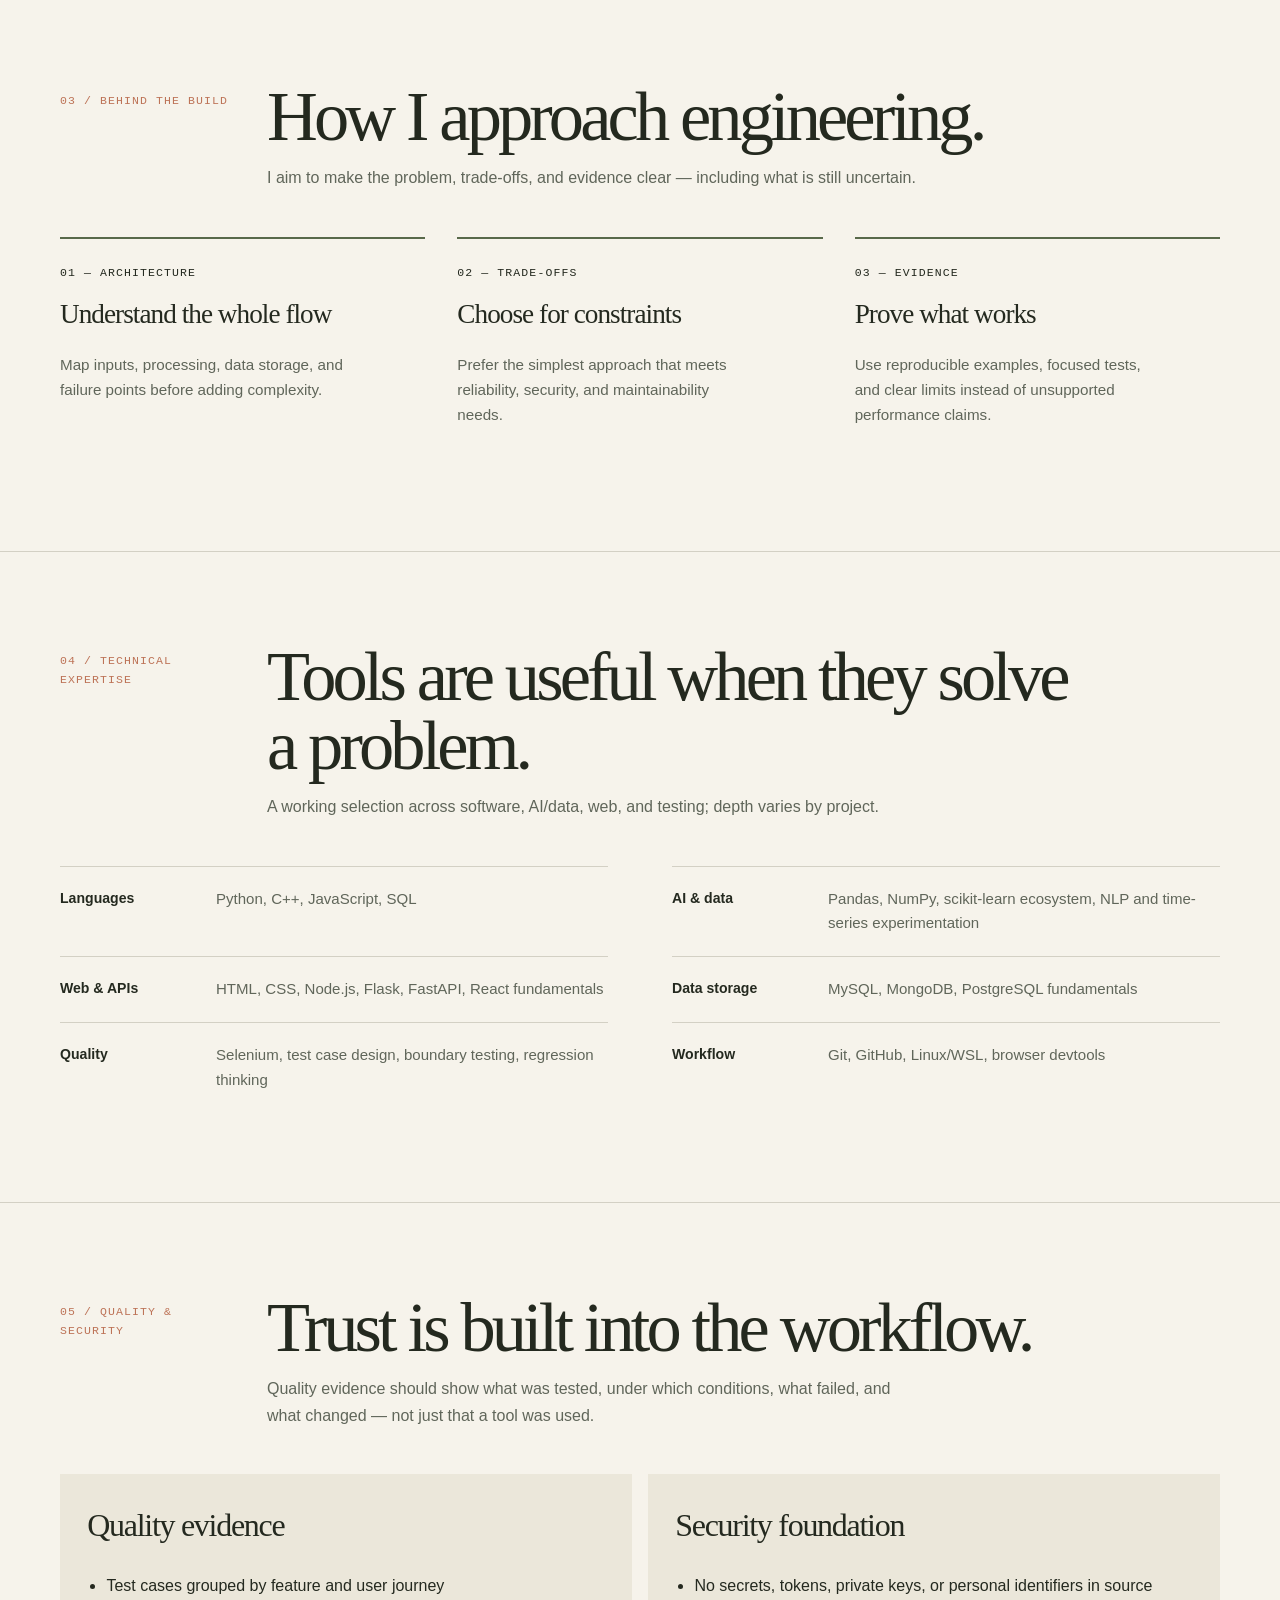
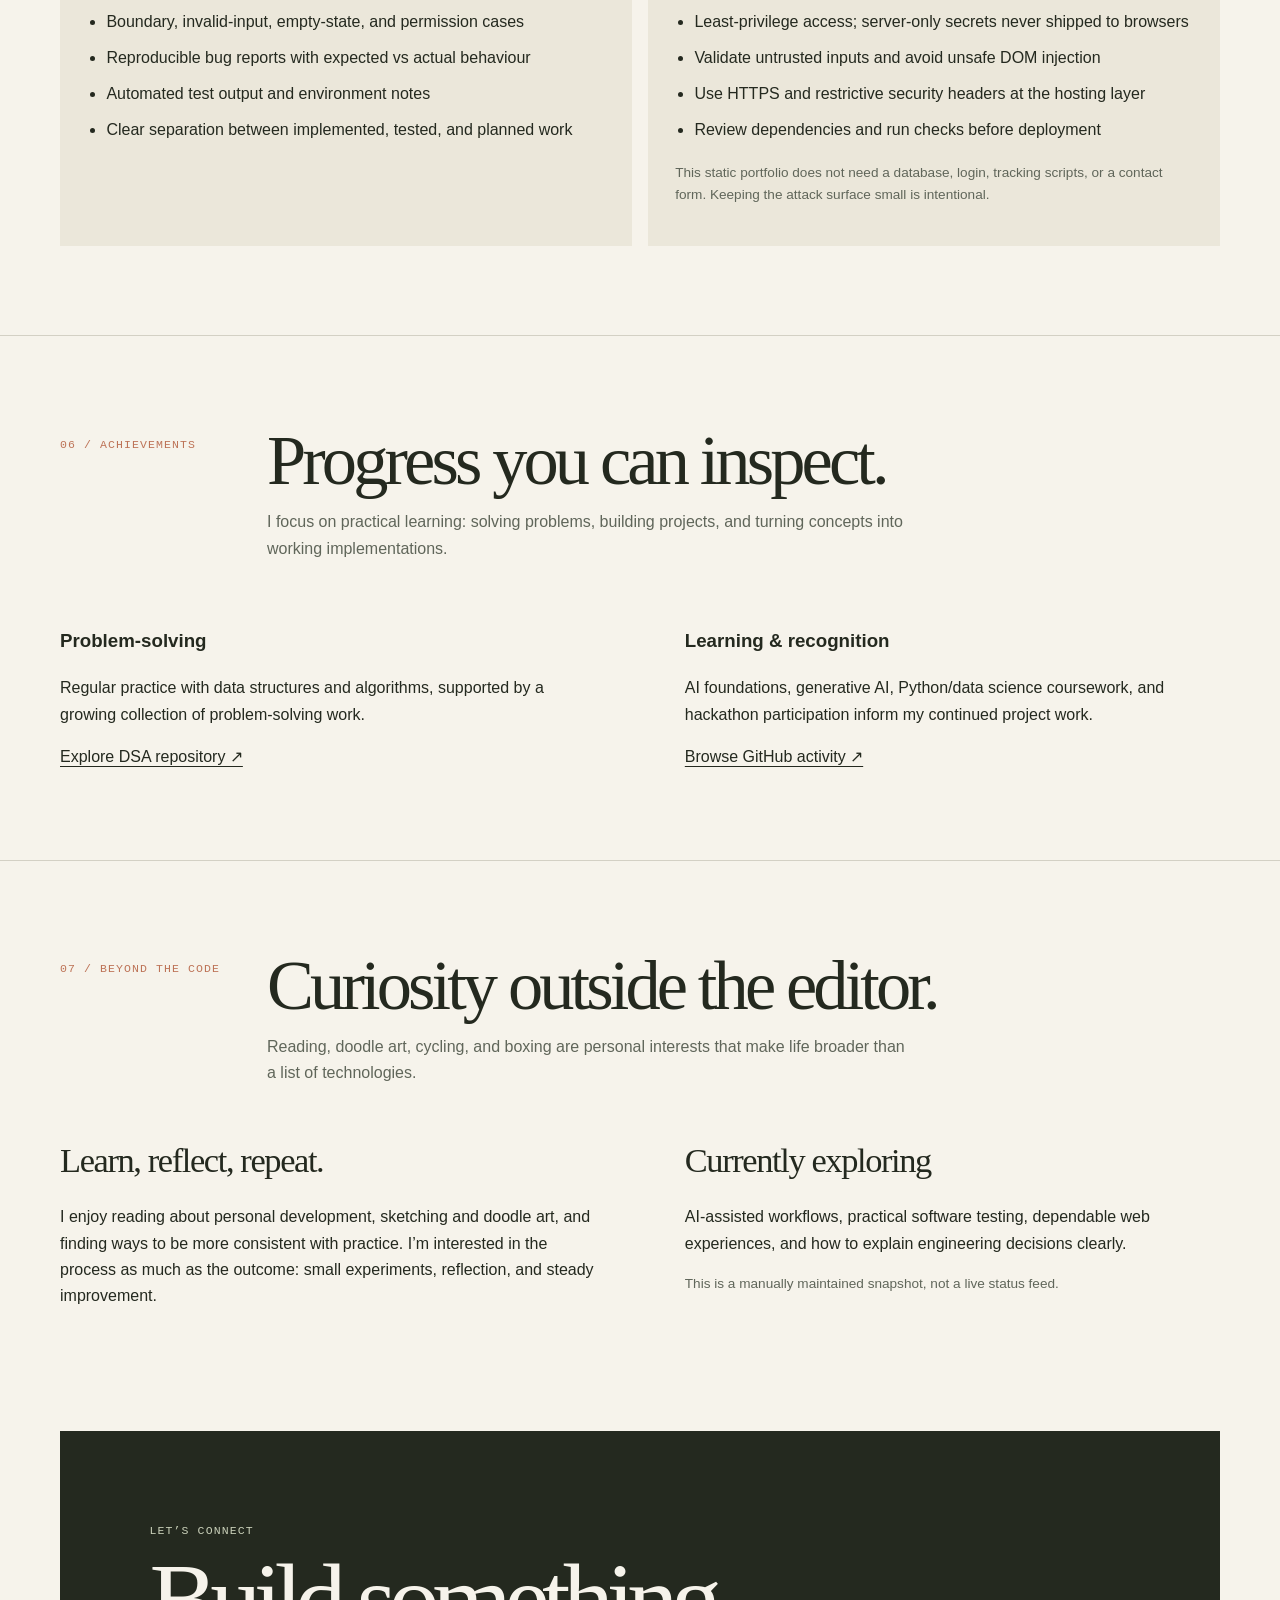
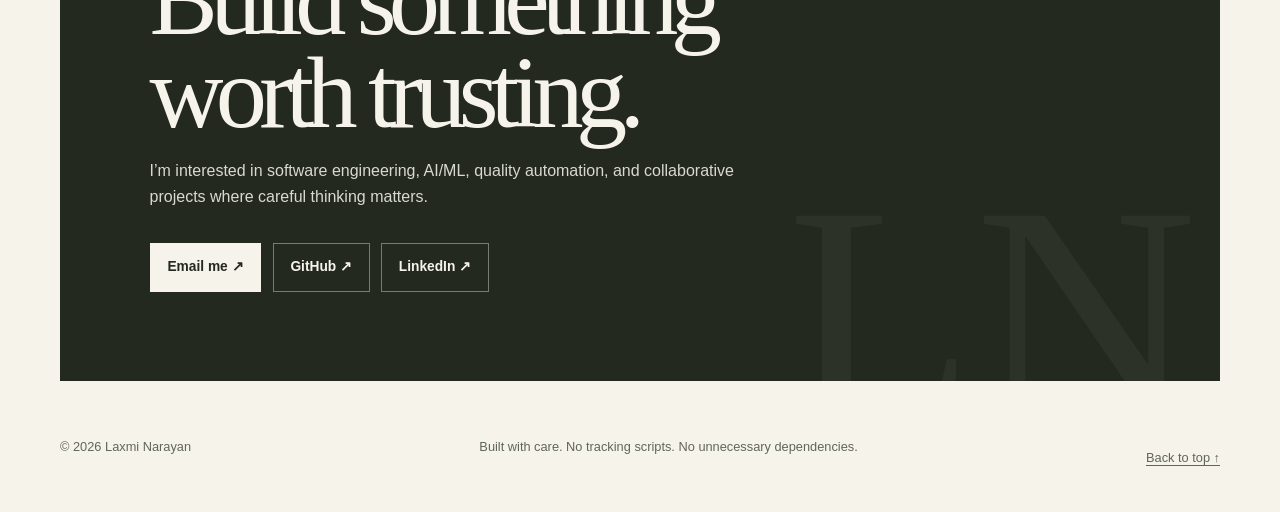
==== commit 6611b537: "Redesign portfolio with an editorial engineering-studio layout" ====
--- a/index.html
+++ b/index.html
@@ -9,42 +9,138 @@
 <meta http-equiv="Content-Security-Policy" content="default-src 'self'; script-src 'none'; object-src 'none'; base-uri 'none'; form-action 'self'; img-src 'self' data:; style-src 'self' 'unsafe-inline'; font-src 'self'; connect-src 'self'; upgrade-insecure-requests">
 <title>Laxmi Narayan — Software, AI & Quality Engineering</title>
 <style>
-:root{color-scheme:light;--paper:#f8f6f0;--sand:#eae7d9;--ink:#292d26;--muted:#64675e;--olive:#657054;--clay:#b96f50;--line:rgba(41,45,38,.18);--serif:Georgia,"Times New Roman",serif;--sans:Inter,-apple-system,BlinkMacSystemFont,"Segoe UI",sans-serif;--mono:"SFMono-Regular",Consolas,"Liberation Mono",monospace;--max:1120px}
-*{box-sizing:border-box}html{scroll-behavior:smooth;scroll-padding-top:5rem}body{margin:0;background:var(--paper);color:var(--ink);font-family:var(--sans);font-size:16px;line-height:1.7}a{color:inherit;text-underline-offset:.22em}a:hover{color:var(--olive)}a:focus-visible,summary:focus-visible{outline:3px solid var(--clay);outline-offset:4px}.skip{position:absolute;left:-9999px;top:1rem;background:var(--ink);color:white;padding:.7rem 1rem;z-index:10}.skip:focus{left:1rem}.wrap{width:min(var(--max),calc(100% - 3rem));margin-inline:auto}.topbar{position:sticky;top:0;z-index:5;background:rgba(248,246,240,.96);border-bottom:1px solid var(--line);backdrop-filter:blur(8px)}.nav{display:flex;justify-content:space-between;align-items:center;gap:1.5rem;min-height:68px}.wordmark{text-decoration:none;font-weight:700;letter-spacing:-.04em}.navlinks{display:flex;gap:1.25rem;flex-wrap:wrap;font-size:.88rem}.navlinks a{text-decoration:none;color:var(--muted)}.eyebrow,.meta,.tag,.num{font-family:var(--mono);text-transform:uppercase;letter-spacing:.08em;font-size:.75rem}.eyebrow{color:var(--olive)}.hero{padding:clamp(5rem,12vw,9rem) 0 6rem;display:grid;grid-template-columns:minmax(0,1.5fr) minmax(220px,.7fr);gap:3rem;align-items:end}.hero h1{font-family:var(--serif);font-size:clamp(3.6rem,9vw,7.5rem);line-height:.91;letter-spacing:-.065em;font-weight:400;margin:1rem 0 1.5rem;max-width:850px}.hero h1 em{font-weight:400;color:var(--olive)}.lead{font-size:clamp(1.05rem,2vw,1.25rem);max-width:650px;color:#484b43}.actions{display:flex;gap:.75rem;flex-wrap:wrap;margin-top:2rem}.button{display:inline-flex;align-items:center;justify-content:center;border:1px solid var(--ink);padding:.78rem 1.1rem;text-decoration:none;font-weight:600;font-size:.9rem;min-height:44px}.button.primary{background:var(--ink);color:var(--paper)}.button.primary:hover{background:var(--olive);border-color:var(--olive)}.button.secondary{border-color:var(--line)}.hero-note{border-top:1px solid var(--line);padding-top:1rem;color:var(--muted);font-size:.9rem}.hero-note strong{display:block;color:var(--ink);font-family:var(--serif);font-size:1.6rem;font-weight:400;margin-bottom:.35rem}.section{padding:5rem 0;border-top:1px solid var(--line)}.section-head{display:grid;grid-template-columns:180px 1fr;gap:2rem;margin-bottom:2.5rem}.section-head h2{font-family:var(--serif);font-weight:400;letter-spacing:-.04em;font-size:clamp(2.3rem,5vw,4rem);line-height:1.05;margin:0;max-width:760px}.section-head p{margin:.8rem 0 0;max-width:650px;color:var(--muted)}.num{color:var(--olive);padding-top:.5rem}.about-grid{display:grid;grid-template-columns:1fr 1fr;gap:3rem}.about-grid p{margin-top:0}.pullquote{font-family:var(--serif);font-size:clamp(1.7rem,3vw,2.5rem);line-height:1.25;border-left:2px solid var(--clay);padding-left:1.2rem;margin:0}.cards{display:grid;grid-template-columns:repeat(2,minmax(0,1fr));gap:1rem}.project{border:1px solid var(--line);padding:1.5rem;display:flex;flex-direction:column;min-height:290px;background:rgba(234,231,217,.25)}.project-top{display:flex;justify-content:space-between;gap:1rem;align-items:start}.project h3{font-family:var(--serif);font-size:2rem;font-weight:400;letter-spacing:-.035em;margin:.6rem 0}.project p{color:var(--muted);margin:.2rem 0 1rem}.project .proof{margin-top:auto;padding-top:1rem;border-top:1px solid var(--line);font-size:.88rem}.project .proof strong{display:block;color:var(--ink);margin-bottom:.25rem}.tag{display:inline-block;border:1px solid var(--line);padding:.25rem .45rem;margin:.15rem .2rem .15rem 0;color:var(--muted);font-size:.68rem}.status{color:var(--olive);white-space:nowrap}.build-grid{display:grid;grid-template-columns:repeat(3,1fr);gap:1rem}.build-card{border-top:2px solid var(--olive);padding:1.1rem 0}.build-card h3{font-size:1.1rem;margin:.4rem 0}.build-card p{color:var(--muted);font-size:.95rem}.skills{display:grid;grid-template-columns:repeat(2,1fr);gap:0 3rem}.skill-row{display:grid;grid-template-columns:150px 1fr;gap:1rem;padding:1.15rem 0;border-top:1px solid var(--line)}.skill-row h3{font-size:.9rem;margin:0}.skill-row p{margin:0;color:var(--muted);font-size:.94rem}.evidence{display:grid;grid-template-columns:1fr 1fr;gap:2rem}.evidence-block{border:1px solid var(--line);padding:1.5rem}.evidence-block h3{font-family:var(--serif);font-size:1.8rem;font-weight:400;margin:0 0 .7rem}.evidence-block p{color:var(--muted)}.plain-list{padding-left:1.2rem;margin-bottom:0}.plain-list li{padding:.25rem 0}.personal{display:grid;grid-template-columns:1fr 1fr;gap:3rem;align-items:start}.personal h3{font-family:var(--serif);font-size:2rem;font-weight:400;margin:0 0 .5rem}.contact{background:var(--ink);color:var(--paper);padding:clamp(3rem,7vw,6rem);margin-top:1rem}.contact .eyebrow{color:#c9d0b9}.contact h2{font-family:var(--serif);font-weight:400;font-size:clamp(3rem,7vw,6rem);letter-spacing:-.06em;line-height:.98;margin:.8rem 0 1rem}.contact p{color:#d8d9d1;max-width:600px}.contact a{color:var(--paper)}.contact .button{border-color:#777b70}.contact .button.primary{background:var(--paper);color:var(--ink);border-color:var(--paper)}footer{padding:1.5rem 0;display:flex;justify-content:space-between;gap:1rem;color:var(--muted);font-size:.82rem}.small{font-size:.85rem;color:var(--muted)}.rule{border:0;border-top:1px solid var(--line);margin:1.5rem 0}
-@media(max-width:760px){.wrap{width:min(100% - 2rem,var(--max))}.nav{align-items:flex-start;padding:.85rem 0;flex-direction:column;gap:.4rem}.navlinks{gap:.85rem}.hero{grid-template-columns:1fr;gap:2rem;padding:5rem 0 4rem}.hero-note{max-width:500px}.section{padding:3.5rem 0}.section-head{grid-template-columns:1fr;gap:.5rem}.about-grid,.cards,.evidence,.personal{grid-template-columns:1fr;gap:1.25rem}.build-grid{grid-template-columns:1fr}.skills{grid-template-columns:1fr}.skill-row{grid-template-columns:120px 1fr}.project{min-height:0}footer{flex-direction:column}}@media(prefers-reduced-motion:reduce){html{scroll-behavior:auto}*,*::before,*::after{animation-duration:.01ms!important;animation-iteration-count:1!important;transition-duration:.01ms!important}}
-
-/* UI/UX refinements: clearer interaction states, responsive navigation, and more legible project cards. */
-.navlinks a{padding:.35rem .1rem;min-height:44px;display:inline-flex;align-items:center}
-.button{border-radius:2px;transition:background-color .18s ease,border-color .18s ease,color .18s ease}
-.button.secondary:hover{border-color:var(--olive);color:var(--olive)}
-.project{border-radius:3px;transition:border-color .18s ease,background-color .18s ease,transform .18s ease}
-.project:hover{border-color:rgba(101,112,84,.6);background:rgba(234,231,217,.48);transform:translateY(-2px)}
-.project .proof a{margin-top:.25rem;font-weight:650;text-decoration-thickness:1px;text-decoration-color:var(--clay);text-underline-offset:.24em}
+:root{
+  color-scheme:light;
+  --paper:#f6f3eb;--paper-2:#ebe7da;--ink:#24291f;--muted:#60665a;
+  --olive:#58694a;--olive-dark:#344331;--clay:#bd7357;--line:#d3d0c4;
+  --serif:Georgia,"Times New Roman",serif;--sans:Inter,-apple-system,BlinkMacSystemFont,"Segoe UI",sans-serif;
+  --mono:"SFMono-Regular",Consolas,"Liberation Mono",monospace;--max:1160px;
+}
+*{box-sizing:border-box}
+html{scroll-behavior:smooth;scroll-padding-top:6rem}
+body{margin:0;background:var(--paper);color:var(--ink);font-family:var(--sans);font-size:16px;line-height:1.65}
+a{color:inherit;text-underline-offset:.22em}
+a:hover{color:var(--olive)}
+a:focus-visible,summary:focus-visible{outline:3px solid var(--clay);outline-offset:4px}
+.skip{position:absolute;left:-9999px;top:1rem;background:var(--ink);color:white;padding:.7rem 1rem;z-index:20}
+.skip:focus{left:1rem}
+.wrap{width:min(var(--max),calc(100% - 3.5rem));margin-inline:auto}
+.topbar{position:sticky;top:0;z-index:5;background:rgba(246,243,235,.96);border-bottom:1px solid var(--line)}
+.nav{display:flex;justify-content:space-between;align-items:center;gap:1.5rem;min-height:72px}
+.wordmark{font-family:var(--serif);font-size:1.65rem;letter-spacing:-.08em;text-decoration:none;font-weight:700}
+.wordmark span{color:var(--clay)}
+.navlinks{display:flex;gap:1.25rem;flex-wrap:wrap;font-size:.84rem}
+.navlinks a{min-height:44px;display:inline-flex;align-items:center;text-decoration:none;color:var(--muted);border-bottom:2px solid transparent}
+.navlinks a:hover{color:var(--ink);border-color:var(--clay)}
+.eyebrow,.meta,.tag,.num,.micro-label{font-family:var(--mono);text-transform:uppercase;letter-spacing:.095em;font-size:.72rem}
+.eyebrow{color:var(--olive);margin:0}
+.hero{position:relative;display:grid;grid-template-columns:minmax(0,1.2fr) minmax(300px,.8fr);gap:clamp(2rem,6vw,5rem);align-items:center;padding:clamp(4.5rem,9vw,8rem) 0 clamp(4rem,8vw,7rem);min-height:610px}
+.hero:after{content:"";position:absolute;bottom:0;left:0;width:100%;border-bottom:1px solid var(--line)}
+.hero-copy{position:relative;z-index:1}
+.hero h1{font-family:var(--serif);font-size:clamp(4.3rem,10vw,8.5rem);line-height:.82;letter-spacing:-.085em;font-weight:400;margin:1.25rem 0 1.7rem;max-width:800px}
+.hero h1 em{font-weight:400;color:var(--olive);display:inline-block;padding-left:.12em}
+.lead{font-size:clamp(1.05rem,1.8vw,1.25rem);line-height:1.7;max-width:600px;color:#454b40;margin:0}
+.actions{display:flex;gap:.7rem;flex-wrap:wrap;margin-top:2rem}
+.button{display:inline-flex;align-items:center;justify-content:center;gap:.55rem;border:1px solid var(--ink);padding:.76rem 1.05rem;text-decoration:none;font-weight:650;font-size:.86rem;min-height:46px;transition:background-color .18s ease,border-color .18s ease,color .18s ease}
+.button.primary{background:var(--ink);color:var(--paper)}
+.button.primary:hover{background:var(--olive);border-color:var(--olive)}
+.button.secondary{border-color:#aaa99c}
+.button.secondary:hover{border-color:var(--ink);background:var(--paper-2);color:var(--ink)}
+.hero-panel{position:relative;background:var(--olive-dark);color:var(--paper);min-height:390px;padding:1.4rem;display:flex;flex-direction:column;justify-content:space-between;overflow:hidden}
+.hero-panel:before{content:"";position:absolute;width:260px;height:260px;border:1px solid rgba(246,243,235,.2);border-radius:50%;right:-80px;top:30px}
+.hero-panel:after{content:"";position:absolute;width:180px;height:180px;border:1px solid rgba(246,243,235,.2);border-radius:50%;right:-40px;top:70px}
+.panel-top,.panel-bottom{position:relative;z-index:1;display:flex;justify-content:space-between;gap:1rem;align-items:center}
+.panel-top .meta{color:#d2d9c9}
+.hero-art{width:100%;max-height:250px;position:relative;z-index:1;margin:1rem auto}
+.panel-bottom{align-items:flex-end;border-top:1px solid rgba(246,243,235,.3);padding-top:1rem}
+.panel-bottom strong{font-family:var(--serif);font-size:1.5rem;font-weight:400;line-height:1.1;max-width:210px}
+.panel-bottom span{font-size:.8rem;color:#d2d9c9;text-align:right}
+.section{padding:clamp(4rem,7vw,6.5rem) 0;border-top:1px solid var(--line)}
+.section-head{display:grid;grid-template-columns:175px 1fr;gap:2rem;margin-bottom:2.8rem}
+.section-head h2{font-family:var(--serif);font-weight:400;letter-spacing:-.055em;font-size:clamp(2.5rem,5.5vw,4.7rem);line-height:.98;margin:0;max-width:820px}
+.section-head p{margin:.9rem 0 0;max-width:650px;color:var(--muted)}
+.num{color:var(--clay);padding-top:.55rem}
+.about-grid{display:grid;grid-template-columns:1fr 1fr;gap:clamp(2rem,7vw,6rem)}
+.about-grid p{margin-top:0;max-width:620px}
+.pullquote{font-family:var(--serif);font-size:clamp(1.8rem,3.2vw,2.8rem);line-height:1.18;border-left:3px solid var(--clay);padding-left:1.35rem;margin:0;max-width:570px}
+.cards{display:grid;grid-template-columns:repeat(12,minmax(0,1fr));gap:1rem}
+.project{grid-column:span 6;border:1px solid var(--line);padding:1.2rem;display:flex;flex-direction:column;min-width:0;background:#fbf9f3;min-height:430px}
+.project:nth-child(1),.project:nth-child(4){grid-column:span 7}
+.project:nth-child(2),.project:nth-child(3){grid-column:span 5}
+.project-visual{height:190px;background:var(--paper-2);display:flex;align-items:center;justify-content:center;overflow:hidden;margin-bottom:1.2rem;position:relative}
+.project-visual:after{content:"";position:absolute;inset:12px;border:1px solid rgba(36,41,31,.13);pointer-events:none}
+.project-visual svg{width:100%;height:100%;max-width:380px}
+.project-top{display:flex;justify-content:space-between;gap:.8rem;align-items:start}
+.project h3{font-family:var(--serif);font-size:clamp(1.8rem,3vw,2.5rem);font-weight:400;letter-spacing:-.05em;margin:.45rem 0}
+.project p{color:var(--muted);margin:.2rem 0 1rem;max-width:52ch}
+.project .proof{margin-top:auto;padding-top:1rem;border-top:1px solid var(--line);font-size:.88rem}
+.project .proof strong{display:block;color:var(--ink);margin-bottom:.25rem}
+.project .proof a{display:inline-flex;align-items:center;min-height:44px;margin-top:.4rem;font-weight:650;text-decoration-thickness:1px;text-decoration-color:var(--clay);text-underline-offset:.24em}
 .project .proof a:hover{text-decoration-color:currentColor}
-.project .proof a,.about-grid a,footer a{display:inline-flex;align-items:center;min-height:44px;padding:.55rem 0}
-.project .proof a:focus-visible,.about-grid a:focus-visible,footer a:focus-visible{border-radius:2px}
-/* Project-specific editorial illustrations: informative, static, and dependency-free. */
-.project-art{height:118px;margin:.65rem 0 .45rem;position:relative;overflow:hidden;border:1px solid var(--line);background:var(--sand);display:flex;align-items:center}
-.project-art svg{display:block;width:100%;height:100%;object-fit:cover}
-.project-art span{position:absolute;right:.55rem;bottom:.4rem;padding:.15rem .35rem;background:rgba(248,246,240,.92);color:var(--muted);font: .62rem var(--mono);letter-spacing:.04em;text-transform:uppercase}
-.art-dark{background:#eee4d9}.art-skill{background:#e5e8dd}.art-agro{background:#efede3}.art-frozen{background:#e7e9e1}
-.project{overflow:hidden}
-.project h3{margin:.45rem 0 .55rem}
-@media(max-width:760px){.project-art{height:108px;margin-top:.45rem}}
-
-.build-card h3,.evidence-block h3,.personal h3{letter-spacing:-.025em}
-.contact .button:not(.primary):hover{background:rgba(248,246,240,.1);border-color:var(--paper)}
-@media(max-width:760px){
-  .topbar{position:sticky}
-  .nav{gap:.2rem}
-  .navlinks{width:100%;column-gap:1rem;row-gap:.15rem}
-  .navlinks a{font-size:.84rem}
-  .hero{padding-top:4rem}
-  .section-head{margin-bottom:1.8rem}
-  .project{padding:1.2rem}
-  .contact{width:calc(100% - 2rem)}
+.tag{display:inline-block;border:1px solid #d4d1c5;padding:.27rem .48rem;margin:.15rem .2rem .15rem 0;color:var(--muted);font-size:.65rem;letter-spacing:.07em}
+.status{color:var(--olive);white-space:nowrap}
+.build-grid{display:grid;grid-template-columns:repeat(3,1fr);gap:2rem}
+.build-card{border-top:2px solid var(--olive);padding:1.2rem 0}
+.build-card h3{font-family:var(--serif);font-size:1.7rem;font-weight:400;letter-spacing:-.035em;margin:.5rem 0}
+.build-card p{color:var(--muted);font-size:.95rem;max-width:34ch}
+.skills{display:grid;grid-template-columns:repeat(2,1fr);gap:0 4rem}
+.skill-row{display:grid;grid-template-columns:140px 1fr;gap:1rem;padding:1.25rem 0;border-top:1px solid var(--line)}
+.skill-row h3{font-size:.88rem;margin:0}
+.skill-row p{margin:0;color:var(--muted);font-size:.94rem}
+.evidence{display:grid;grid-template-columns:1fr 1fr;gap:1rem}
+.evidence-block{padding:1.6rem 1.7rem;background:var(--paper-2)}
+.evidence-block h3{font-family:var(--serif);font-size:2rem;font-weight:400;letter-spacing:-.04em;margin:0 0 .7rem}
+.evidence-block p{color:var(--muted)}
+.plain-list{padding-left:1.2rem;margin-bottom:0}
+.plain-list li{padding:.3rem 0}
+.personal{display:grid;grid-template-columns:1fr 1fr;gap:clamp(2rem,7vw,6rem);align-items:start}
+.personal h3{font-family:var(--serif);font-size:2.15rem;font-weight:400;letter-spacing:-.04em;margin:0 0 .5rem}
+.contact{background:var(--ink);color:var(--paper);padding:clamp(3rem,7vw,6rem);margin-top:1rem;margin-bottom:2rem;position:relative;overflow:hidden}
+.contact:after{content:"LN";position:absolute;right:2%;bottom:-.28em;font-family:var(--serif);font-size:clamp(10rem,24vw,24rem);line-height:1;color:rgba(246,243,235,.045);pointer-events:none}
+.contact>*{position:relative;z-index:1}
+.contact .eyebrow{color:#c9d0b9}
+.contact h2{font-family:var(--serif);font-weight:400;font-size:clamp(3.3rem,8vw,7rem);letter-spacing:-.075em;line-height:.9;margin:.9rem 0 1.2rem}
+.contact p{color:#d8d9d1;max-width:600px}
+.contact a{color:var(--paper)}
+.contact .button{border-color:#777b70}
+.contact .button.primary{background:var(--paper);color:var(--ink);border-color:var(--paper)}
+.contact .button.primary:hover{background:#dfe4d6;border-color:#dfe4d6}
+.contact .button:not(.primary):hover{background:rgba(246,243,235,.1);border-color:var(--paper)}
+footer{padding:1.4rem 0 2rem;display:flex;justify-content:space-between;gap:1rem;color:var(--muted);font-size:.8rem}
+footer a{min-height:44px;display:inline-flex;align-items:center}
+.small{font-size:.85rem;color:var(--muted)}
+@media(max-width:900px){
+ .wrap{width:min(var(--max),calc(100% - 2.5rem))}
+ .hero{grid-template-columns:minmax(0,1.1fr) minmax(260px,.9fr);gap:2rem;min-height:0}
+ .hero h1{font-size:clamp(4rem,9vw,6.5rem)}
+ .section-head{grid-template-columns:135px 1fr;gap:1.4rem}
+ .project,.project:nth-child(n){grid-column:span 6}
+ .project-visual{height:160px}
 }
-@media(hover:none){.project:hover{transform:none}}@media(prefers-reduced-motion:reduce){.button,.project{transition:none}.project:hover{transform:none}}
+@media(max-width:680px){
+ html{scroll-padding-top:1rem}
+ .wrap{width:calc(100% - 2rem)}
+ .nav{align-items:flex-start;flex-direction:column;gap:.25rem;padding:.65rem 0}
+ .navlinks{width:100%;gap:.15rem .85rem}
+ .navlinks a{font-size:.8rem}
+ .hero{grid-template-columns:1fr;gap:2rem;padding:4.3rem 0 3.5rem}
+ .hero h1{font-size:clamp(4.3rem,18vw,7rem)}
+ .hero-panel{min-height:320px}
+ .hero-art{max-height:185px}
+ .section{padding:3.8rem 0}
+ .section-head{grid-template-columns:1fr;gap:.45rem;margin-bottom:1.8rem}
+ .section-head h2{font-size:clamp(2.6rem,11vw,4rem)}
+ .about-grid,.cards,.build-grid,.skills,.evidence,.personal{grid-template-columns:1fr;gap:1.2rem}
+ .project,.project:nth-child(n){grid-column:1/-1;min-height:0;padding:1rem}
+ .project-visual{height:180px}
+ .skill-row{grid-template-columns:105px 1fr;gap:.8rem}
+ .contact{width:calc(100% - 2rem);padding:2.2rem 1.3rem}
+ .contact h2{font-size:clamp(3.2rem,13vw,5rem)}
+ footer{flex-direction:column;gap:.35rem}
+}
+@media(hover:hover){.project{transition:border-color .18s ease,background-color .18s ease}.project:hover{border-color:#9ba58d;background:#fffdf8}.project:hover .project-visual svg{transform:scale(1.015)}.project-visual svg{transition:transform .25s ease}}
+@media(hover:none){.project-visual svg{transition:none}}
+@media(prefers-reduced-motion:reduce){html{scroll-behavior:auto}*,*::before,*::after{animation-duration:.01ms!important;animation-iteration-count:1!important;transition-duration:.01ms!important;scroll-behavior:auto!important}}
 
 </style>
 </head>
@@ -52,17 +148,26 @@
 <a class="skip" href="#main">Skip to content</a>
 <header class="topbar"><div class="wrap nav"><a class="wordmark" href="#top" aria-label="Laxmi Narayan home">LN<span aria-hidden="true">.</span></a><nav class="navlinks" aria-label="Main navigation"><a href="#about">About</a><a href="#work">Selected work</a><a href="#skills">Skills</a><a href="#quality">Quality</a><a href="#notes">Beyond code</a><a href="#contact">Contact</a></nav></div></header>
 <main id="main">
-<section class="wrap hero" id="top"><div><p class="eyebrow">Software engineering · AI/ML · Quality automation</p><h1>Laxmi<br><em>Narayan.</em></h1><p class="lead">I build software that turns complex problems into useful, testable experiences — from AI-driven tools to automation that makes products more dependable.</p><div class="actions"><a class="button primary" href="#work">Explore selected work <span aria-hidden="true">↗</span></a><a class="button secondary" href="https://github.com/laxmi-narayan-87" target="_blank" rel="noopener noreferrer">GitHub ↗</a><a class="button secondary" href="https://www.linkedin.com/in/laxmi-narayan-944205289" target="_blank" rel="noopener noreferrer">LinkedIn ↗</a></div></div><aside class="hero-note"><strong>Curiosity, made practical.</strong>I’m a Computer Science undergraduate focused on AI & Machine Learning, software engineering, and quality automation. This portfolio prioritizes real work, clear decisions, and evidence over inflated claims.<p class="meta">Kanpur, India · Open to opportunities</p></aside></section>
+<section class="wrap hero" id="top"><div><p class="eyebrow">Software engineering · AI/ML · Quality automation</p><h1>Laxmi<br><em>Narayan.</em></h1><p class="lead">I build software that turns complex problems into useful, testable experiences — from AI-driven tools to automation that makes products more dependable.</p><div class="actions"><a class="button primary" href="#work">Explore selected work <span aria-hidden="true">↗</span></a><a class="button secondary" href="https://github.com/laxmi-narayan-87" target="_blank" rel="noopener noreferrer">GitHub ↗</a><a class="button secondary" href="https://www.linkedin.com/in/laxmi-narayan-944205289" target="_blank" rel="noopener noreferrer">LinkedIn ↗</a></div></div><aside class="hero-panel" aria-label="Engineering interests">
+<div class="panel-top"><span class="meta">Field notes / 2026</span><span class="meta">01—04</span></div>
+<svg class="hero-art" viewBox="0 0 420 250" role="img" aria-label="Abstract diagram connecting software, data, and quality engineering">
+<g fill="none" stroke="#dbe0d1" stroke-width="1.3" opacity=".75"><path d="M62 125H358M210 34V216"/><circle cx="210" cy="125" r="85"/><circle cx="210" cy="125" r="57"/><path d="M62 125L126 69L210 125L294 69L358 125L294 181L210 125L126 181Z"/></g>
+<g fill="#bd7357"><circle cx="62" cy="125" r="7"/><circle cx="210" cy="34" r="7"/><circle cx="358" cy="125" r="7"/><circle cx="210" cy="216" r="7"/></g>
+<g fill="#f6f3eb"><circle cx="126" cy="69" r="4"/><circle cx="294" cy="69" r="4"/><circle cx="126" cy="181" r="4"/><circle cx="294" cy="181" r="4"/><circle cx="210" cy="125" r="12"/></g>
+<g fill="#f6f3eb" font-family="monospace" font-size="10" letter-spacing="1.3"><text x="42" y="108">BUILD</text><text x="181" y="20">LEARN</text><text x="330" y="108">TEST</text><text x="184" y="242">REFINE</text></g>
+</svg>
+<div class="panel-bottom"><strong>Curiosity,<br>made practical.</strong><span>Kanpur, India<br>Open to opportunities</span></div>
+</aside></section>
 <section class="section" id="about"><div class="wrap"><div class="section-head"><div class="num">01 / About</div><div><h2>Engineer with a builder’s mindset.</h2><p>I’m interested in the details behind software that works: the data, interfaces, system boundaries, tests, and decisions that shape a reliable product.</p></div></div><div class="about-grid"><div><p>I learn by building, measuring what happens, and revisiting decisions that do not hold up. My work spans AI/ML prototypes, web applications, and quality engineering — with a growing focus on automation and responsible implementation.</p><p>I value clarity over complexity: a useful project should explain the problem, what I contributed, why the approach was chosen, and what still needs work.</p></div><blockquote class="pullquote">“Good engineering is not only making something work. It is making its behaviour understandable and dependable.”</blockquote></div></div></section>
 <section class="section" id="work"><div class="wrap"><div class="section-head"><div class="num">02 / Selected work</div><div><h2>Projects with a problem to solve.</h2><p>Explore the code and technical decisions behind each project. Work in progress is labelled clearly.</p></div></div><div class="cards">
-<article class="project"><div class="project-top"><span class="eyebrow">AI · Browser automation</span><span class="meta status">In progress</span></div><div class="project-art art-dark" aria-hidden="true"><svg viewBox="0 0 520 150" role="presentation"><rect x="1" y="1" width="518" height="148" rx="5" fill="#f3efe5" stroke="#c9c4b5"/><path d="M1 28H519" stroke="#c9c4b5"/><circle cx="17" cy="14" r="3" fill="#b96f50"/><circle cx="29" cy="14" r="3" fill="#c9c4b5"/><circle cx="41" cy="14" r="3" fill="#c9c4b5"/><rect x="20" y="45" width="150" height="9" rx="2" fill="#d3d0c4"/><rect x="20" y="62" width="220" height="6" rx="2" fill="#dedace"/><rect x="20" y="76" width="190" height="6" rx="2" fill="#dedace"/><rect x="20" y="103" width="92" height="25" rx="3" fill="#292d26"/><rect x="302" y="44" width="190" height="84" rx="4" fill="#e8d6c9" stroke="#b96f50" stroke-dasharray="4 4"/><path d="M321 65h95m-95 12h125m-125 12h72" stroke="#b96f50" stroke-width="5" stroke-linecap="round"/><circle cx="462" cy="106" r="12" fill="#b96f50"/><path d="m456 106 4 4 8-9" stroke="#fffaf3" stroke-width="2" fill="none"/></svg><span>01 / Interface signals</span></div>
-<h3>DarkSense AI</h3><p>Exploring how web interfaces can be inspected for dark patterns using browser automation and text-based signals.</p><div><span class="tag">Python</span><span class="tag">Selenium</span><span class="tag">NLP</span><span class="tag">MongoDB</span></div><div class="proof"><strong>Current focus</strong>Browser-based interface inspection, labelled examples, and a reproducible evaluation approach.<br><a href="https://github.com/laxmi-narayan-87" target="_blank" rel="noopener noreferrer">Browse public repositories ↗</a></div></article>
-<article class="project"><div class="project-top"><span class="eyebrow">Learning platform</span><span class="meta status">Project</span></div><div class="project-art art-skill" aria-hidden="true"><svg viewBox="0 0 520 150" role="presentation"><path d="M42 114C120 114 103 40 184 40S249 112 322 112 391 40 477 40" fill="none" stroke="#a7ad94" stroke-width="3" stroke-dasharray="5 7"/><rect x="20" y="88" width="100" height="42" rx="5" fill="#e2e5d8" stroke="#657054"/><rect x="136" y="18" width="112" height="44" rx="5" fill="#657054"/><rect x="269" y="88" width="105" height="42" rx="5" fill="#e2e5d8" stroke="#657054"/><rect x="398" y="18" width="102" height="44" rx="5" fill="#292d26"/><g fill="#fffaf3"><circle cx="154" cy="34" r="4"/><path d="M166 34h58" stroke="#fffaf3" stroke-width="4" stroke-linecap="round"/><circle cx="416" cy="34" r="4"/><path d="M428 34h51" stroke="#fffaf3" stroke-width="4" stroke-linecap="round"/></g><g fill="#657054"><circle cx="36" cy="103" r="4"/><path d="M48 103h55M285 103h67" stroke="#657054" stroke-width="4" stroke-linecap="round"/></g></svg><span>02 / Learning pathways</span></div>
-<h3>SkillForge Academy</h3><p>A personalized learning platform project focused on structuring learning paths and tracking learner progress.</p><div><span class="tag">Python</span><span class="tag">Streamlit</span><span class="tag">MySQL</span></div><div class="proof"><strong>Engineering focus</strong>Personalized learning paths, learner progress, and persistent application data.<br><a href="https://github.com/laxmi-narayan-87/skillforge-academy-" target="_blank" rel="noopener noreferrer">View source repository ↗</a></div></article>
-<article class="project"><div class="project-top"><span class="eyebrow">Forecasting · Data science</span><span class="meta status">Project</span></div><div class="project-art art-agro" aria-hidden="true"><svg viewBox="0 0 520 150" role="presentation"><path d="M36 22V124H494" fill="none" stroke="#b8b6a9" stroke-width="2"/><path d="M36 48H494M36 75H494M36 101H494" stroke="#dcd8cb" stroke-width="1" stroke-dasharray="4 5"/><path d="M44 104 88 88 132 96 176 55 220 69 264 42 308 61 352 34 396 51 440 26 484 43" fill="none" stroke="#657054" stroke-width="4" stroke-linecap="round" stroke-linejoin="round"/><path d="M44 104 88 88 132 96 176 55 220 69 264 42 308 61 352 34 396 51 440 26 484 43V124H44Z" fill="#a7ad94" opacity=".22"/><circle cx="440" cy="26" r="6" fill="#b96f50" stroke="#f8f6f0" stroke-width="3"/></svg><span>03 / Seasonality & signals</span></div>
-<h3>AgroValue</h3><p>A commodity-price prediction project exploring time-series approaches for agricultural data.</p><div><span class="tag">Python</span><span class="tag">Time series</span><span class="tag">Forecasting</span></div><div class="proof"><strong>Engineering focus</strong>Explore seasonal baselines and statistical time-series models while respecting temporal splits.<br><a href="https://github.com/laxmi-narayan-87/AgroValue" target="_blank" rel="noopener noreferrer">View source repository ↗</a></div></article>
-<article class="project"><div class="project-top"><span class="eyebrow">Reinforcement learning</span><span class="meta status">Implemented</span></div><div class="project-art art-frozen" aria-hidden="true"><svg viewBox="0 0 520 150" role="presentation"><g transform="translate(198 12)"><rect width="126" height="126" rx="4" fill="#e9e5d8" stroke="#c9c4b5"/><g stroke="#c9c4b5" stroke-width="2"><path d="M31.5 0V126M63 0V126M94.5 0V126M0 31.5H126M0 63H126M0 94.5H126"/></g><g fill="#a8ad9a"><rect x="32" y="0" width="31" height="31"/><rect x="94" y="32" width="32" height="31"/><rect x="0" y="63" width="31" height="31"/><rect x="63" y="94" width="31" height="32"/></g><path d="M15 110V79H47V47H79V15H110" fill="none" stroke="#657054" stroke-width="5" stroke-linecap="round" stroke-linejoin="round"/><circle cx="15" cy="110" r="6" fill="#b96f50" stroke="#f8f6f0" stroke-width="2"/><path d="m101 7 9 8-9 8" fill="none" stroke="#657054" stroke-width="3" stroke-linecap="round" stroke-linejoin="round"/></g><g fill="#657054"><circle cx="55" cy="48" r="5"/><circle cx="72" cy="48" r="5"/><circle cx="89" cy="48" r="5"/><path d="M55 67h80" stroke="#a7ad94" stroke-width="4" stroke-linecap="round"/><path d="M55 81h58" stroke="#a7ad94" stroke-width="4" stroke-linecap="round"/></g><path d="M355 45h98m-98 15h70m-70 15h86" stroke="#b8b6a9" stroke-width="4" stroke-linecap="round"/></svg><span>04 / Learn → evaluate → improve</span></div>
-<h3>FrozenLake Q-learning</h3><p>A from-scratch tabular Q-learning agent that learns to navigate FrozenLake with epsilon-greedy exploration and measurable evaluation.</p><div><span class="tag">Python</span><span class="tag">Q-learning</span><span class="tag">RL fundamentals</span></div><div class="proof"><strong>What it demonstrates</strong>Q-table updates, TD targets and errors, epsilon decay, greedy policy extraction, and success-rate evaluation.<br><a href="https://github.com/laxmi-narayan-87/q-learning-on-frozenlake-from-scratch" target="_blank" rel="noopener noreferrer">Explore implementation ↗</a></div></article>
+<article class="project">
+<div class="project-visual" aria-hidden="true"><svg viewBox="0 0 380 190"><rect x="52" y="28" width="276" height="134" rx="2" fill="#f6f3eb" stroke="#58694a" stroke-width="1.5"/><path d="M52 53H328" stroke="#58694a"/><circle cx="67" cy="41" r="3" fill="#bd7357"/><circle cx="79" cy="41" r="3" fill="#d0b18a"/><circle cx="91" cy="41" r="3" fill="#58694a"/><rect x="69" y="70" width="96" height="76" fill="#ebe7da"/><path d="M81 82H148M81 92H135M81 102H144" stroke="#60665a" stroke-width="2"/><rect x="178" y="70" width="132" height="22" fill="#ebe7da"/><path d="M190 81H284" stroke="#60665a" stroke-width="2"/><rect x="178" y="101" width="132" height="45" fill="#dce2d3"/><path d="M190 133L210 117L230 128L249 109L268 121L294 108" fill="none" stroke="#58694a" stroke-width="3"/><circle cx="249" cy="109" r="4" fill="#bd7357"/></svg></div><div class="project-top"><span class="eyebrow">AI · Browser automation</span><span class="meta status">In progress</span></div><h3>DarkSense AI</h3><p>Exploring how web interfaces can be inspected for dark patterns using browser automation and text-based signals.</p><div><span class="tag">Python</span><span class="tag">Selenium</span><span class="tag">NLP</span><span class="tag">MongoDB</span></div><div class="proof"><strong>Current focus</strong>Browser-based interface inspection, labelled examples, and a reproducible evaluation approach.<br><a href="https://github.com/laxmi-narayan-87" target="_blank" rel="noopener noreferrer">Browse public repositories ↗</a></div></article>
+<article class="project">
+<div class="project-visual" aria-hidden="true"><svg viewBox="0 0 380 190"><g stroke="#d3d0c4" stroke-width="1"><path d="M48 35H330M48 65H330M48 95H330M48 125H330M48 155H330"/><path d="M78 25V160M128 25V160M178 25V160M228 25V160M278 25V160"/></g><path d="M48 136L78 112L108 122L138 82L168 98L198 55L228 73L258 45L288 63L330 32" fill="none" stroke="#58694a" stroke-width="3"/><path d="M48 136L78 112L108 122L138 82L168 98L198 55L228 73L258 45L288 63L330 32V160H48Z" fill="#dce2d3" opacity=".65"/><path d="M48 136L78 112L108 122L138 82L168 98L198 55L228 73L258 45L288 63L330 32" fill="none" stroke="#58694a" stroke-width="3"/><circle cx="198" cy="55" r="5" fill="#bd7357"/><circle cx="330" cy="32" r="5" fill="#bd7357"/></svg></div>
+<div class="project-visual" aria-hidden="true"><svg viewBox="0 0 380 190"><path d="M48 145H332M65 145V42" stroke="#58694a" stroke-width="1.5"/><path d="M65 122L124 92L183 112L242 63L311 78" fill="none" stroke="#58694a" stroke-width="3"/><g fill="#bd7357"><circle cx="65" cy="122" r="5"/><circle cx="124" cy="92" r="5"/><circle cx="183" cy="112" r="5"/><circle cx="242" cy="63" r="5"/><circle cx="311" cy="78" r="5"/></g><g fill="#ebe7da" stroke="#58694a"><rect x="85" y="40" width="52" height="24"/><rect x="161" y="31" width="52" height="24"/><rect x="237" y="26" width="52" height="24"/></g><g fill="#344331"><path d="M98 52h26M174 43h26M250 38h26" stroke="#344331" stroke-width="2"/></g><g fill="#60665a" font-family="monospace" font-size="9"><text x="58" y="164">INPUT</text><text x="159" y="164">PATH</text><text x="280" y="164">OUTCOME</text></g></svg></div><div class="project-top"><span class="eyebrow">Learning platform</span><span class="meta status">Project</span></div><h3>SkillForge Academy</h3><p>A personalized learning platform project focused on structuring learning paths and tracking learner progress.</p><div><span class="tag">Python</span><span class="tag">Streamlit</span><span class="tag">MySQL</span></div><div class="proof"><strong>Engineering focus</strong>Personalized learning paths, learner progress, and persistent application data.<br><a href="https://github.com/laxmi-narayan-87/skillforge-academy-" target="_blank" rel="noopener noreferrer">View source repository ↗</a></div></article>
+<article class="project">
+<div class="project-visual" aria-hidden="true"><svg viewBox="0 0 380 190"><g transform="translate(87 22)" stroke="#58694a" stroke-width="1.5"><rect width="206" height="146" fill="#f6f3eb"/><path d="M41 0V146M82 0V146M123 0V146M164 0V146M0 29H206M0 58H206M0 87H206M0 116H206" stroke="#c4c9b9"/><path d="M20 15H61V44H102V73H143V102H184V131" fill="none" stroke="#bd7357" stroke-width="4" stroke-linecap="round" stroke-linejoin="round"/><g fill="#58694a"><circle cx="20" cy="15" r="5"/><circle cx="61" cy="44" r="5"/><circle cx="102" cy="73" r="5"/><circle cx="143" cy="102" r="5"/></g><circle cx="184" cy="131" r="7" fill="#bd7357" stroke="#f6f3eb" stroke-width="2"/></g><g fill="#60665a" font-family="monospace" font-size="9"><text x="24" y="31">S</text><text x="305" y="170">GOAL</text></g></svg></div><div class="project-top"><span class="eyebrow">Forecasting · Data science</span><span class="meta status">Project</span></div><h3>AgroValue</h3><p>A commodity-price prediction project exploring time-series approaches for agricultural data.</p><div><span class="tag">Python</span><span class="tag">Time series</span><span class="tag">Forecasting</span></div><div class="proof"><strong>Engineering focus</strong>Explore seasonal baselines and statistical time-series models while respecting temporal splits.<br><a href="https://github.com/laxmi-narayan-87/AgroValue" target="_blank" rel="noopener noreferrer">View source repository ↗</a></div></article>
+<article class="project"><div class="project-top"><span class="eyebrow">Reinforcement learning</span><span class="meta status">Implemented</span></div><h3>FrozenLake Q-learning</h3><p>A from-scratch tabular Q-learning agent that learns to navigate FrozenLake with epsilon-greedy exploration and measurable evaluation.</p><div><span class="tag">Python</span><span class="tag">Q-learning</span><span class="tag">RL fundamentals</span></div><div class="proof"><strong>What it demonstrates</strong>Q-table updates, TD targets and errors, epsilon decay, greedy policy extraction, and success-rate evaluation.<br><a href="https://github.com/laxmi-narayan-87/q-learning-on-frozenlake-from-scratch" target="_blank" rel="noopener noreferrer">Explore implementation ↗</a></div></article>
 </div></div></section>
 <section class="section" id="build"><div class="wrap"><div class="section-head"><div class="num">03 / Behind the build</div><div><h2>How I approach engineering.</h2><p>I aim to make the problem, trade-offs, and evidence clear — including what is still uncertain.</p></div></div><div class="build-grid"><article class="build-card"><span class="meta">01 — Architecture</span><h3>Understand the whole flow</h3><p>Map inputs, processing, data storage, and failure points before adding complexity.</p></article><article class="build-card"><span class="meta">02 — Trade-offs</span><h3>Choose for constraints</h3><p>Prefer the simplest approach that meets reliability, security, and maintainability needs.</p></article><article class="build-card"><span class="meta">03 — Evidence</span><h3>Prove what works</h3><p>Use reproducible examples, focused tests, and clear limits instead of unsupported performance claims.</p></article></div></div></section>
 <section class="section" id="skills"><div class="wrap"><div class="section-head"><div class="num">04 / Technical expertise</div><div><h2>Tools are useful when they solve a problem.</h2><p>A working selection across software, AI/data, web, and testing; depth varies by project.</p></div></div><div class="skills"><div class="skill-row"><h3>Languages</h3><p>Python, C++, JavaScript, SQL</p></div><div class="skill-row"><h3>AI & data</h3><p>Pandas, NumPy, scikit-learn ecosystem, NLP and time-series experimentation</p></div><div class="skill-row"><h3>Web & APIs</h3><p>HTML, CSS, Node.js, Flask, FastAPI, React fundamentals</p></div><div class="skill-row"><h3>Data storage</h3><p>MySQL, MongoDB, PostgreSQL fundamentals</p></div><div class="skill-row"><h3>Quality</h3><p>Selenium, test case design, boundary testing, regression thinking</p></div><div class="skill-row"><h3>Workflow</h3><p>Git, GitHub, Linux/WSL, browser devtools</p></div></div></div></section>
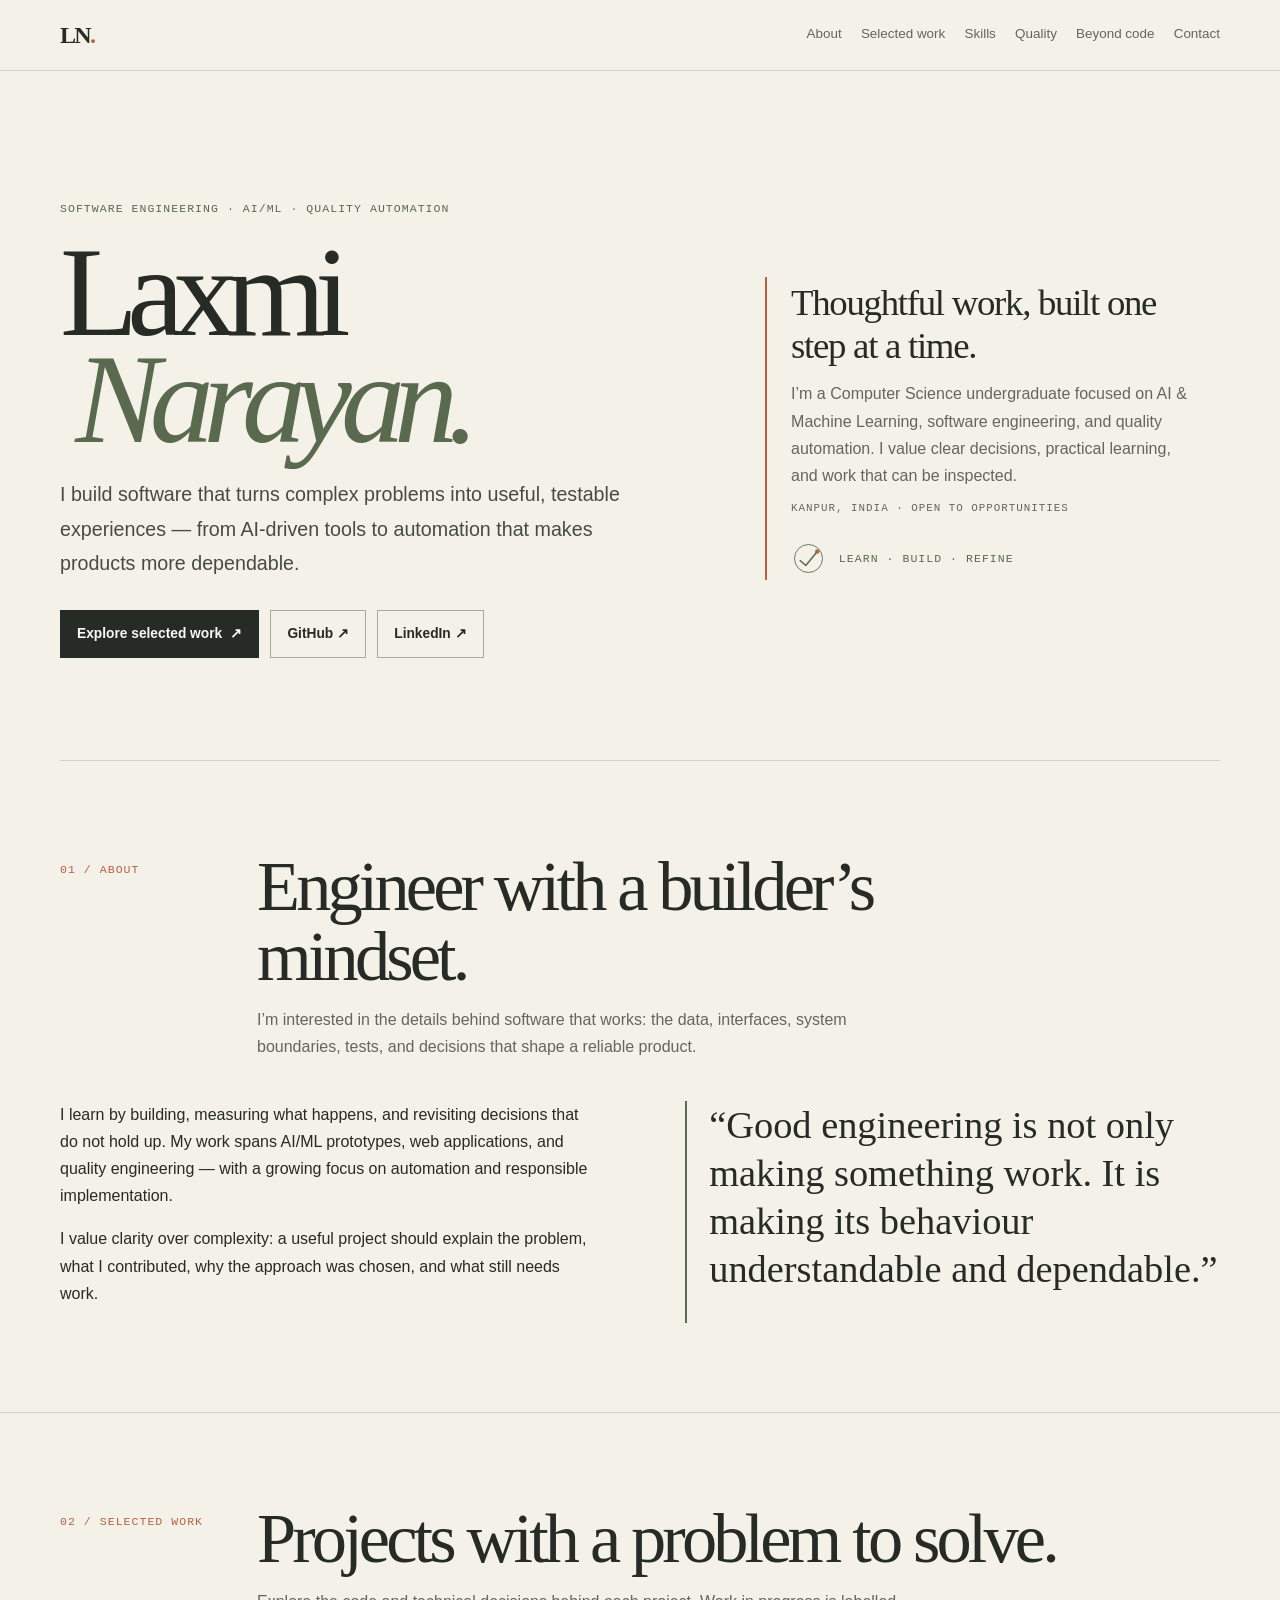
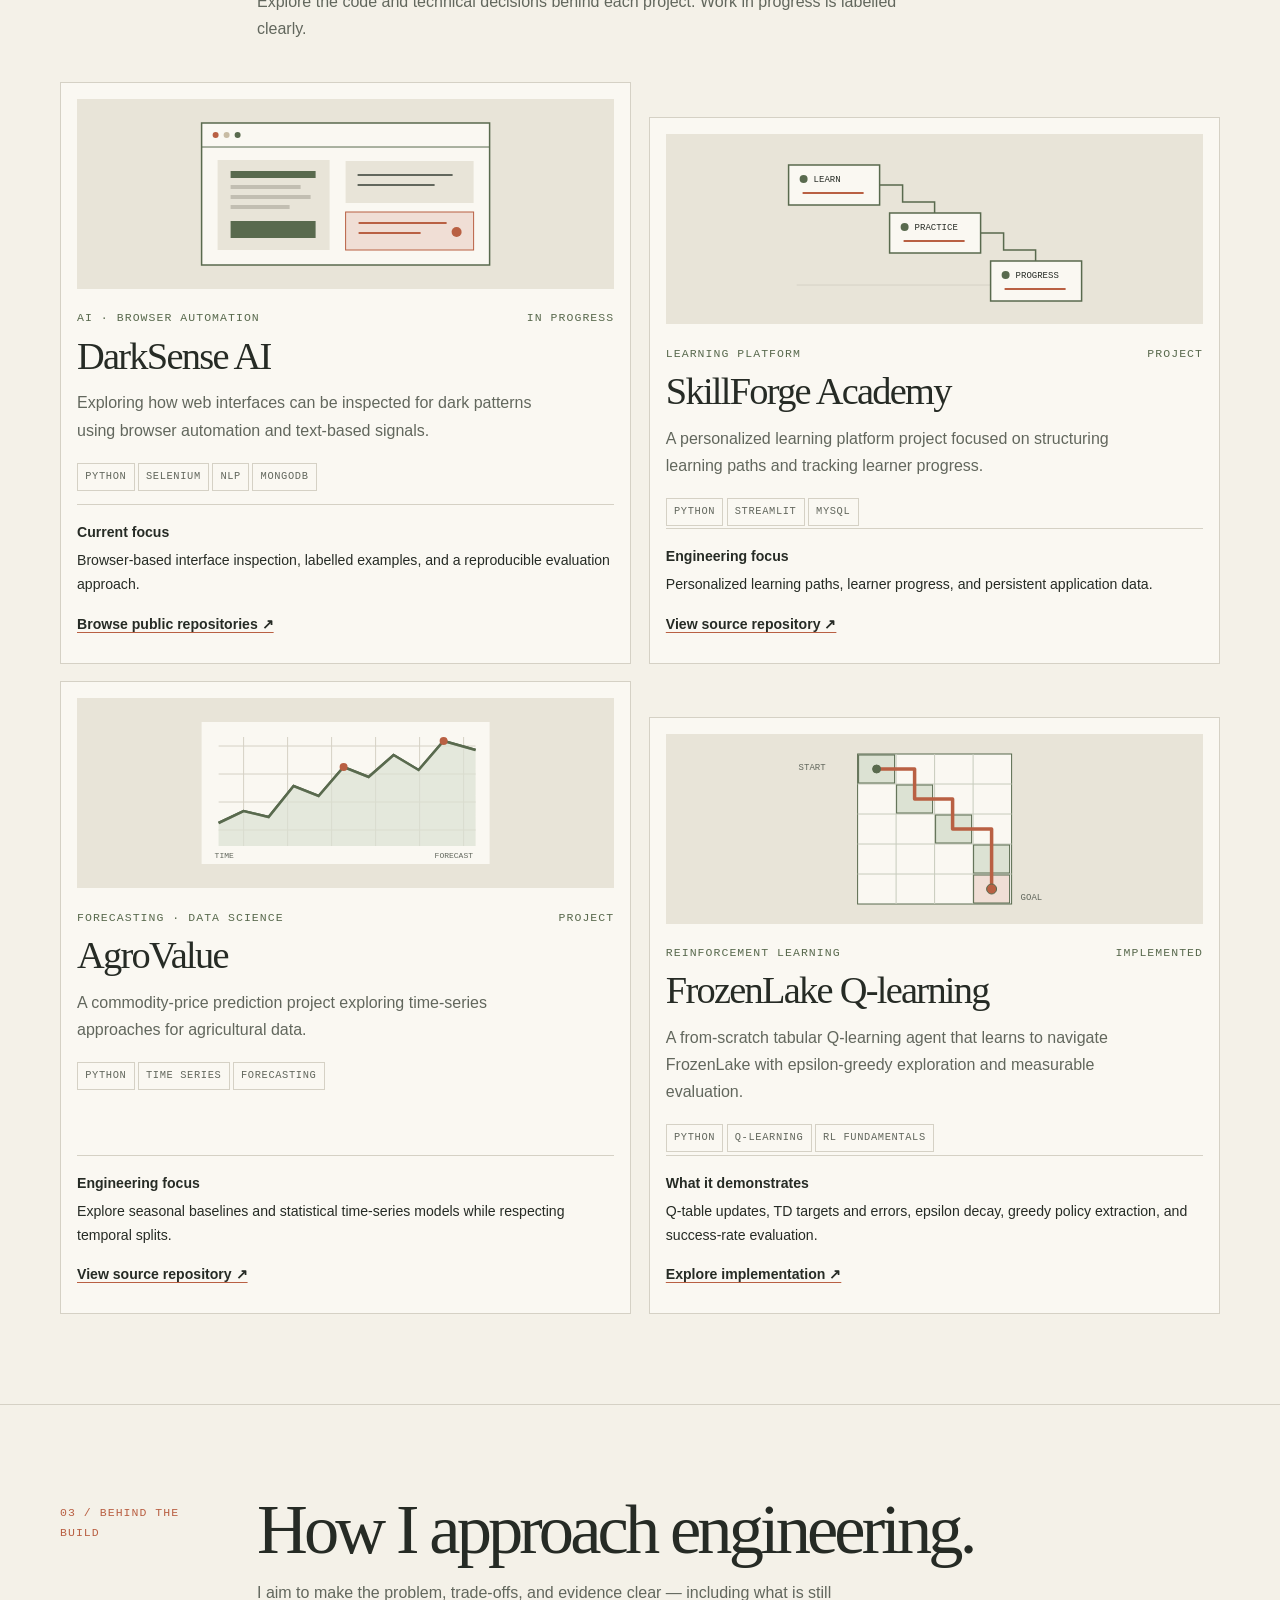
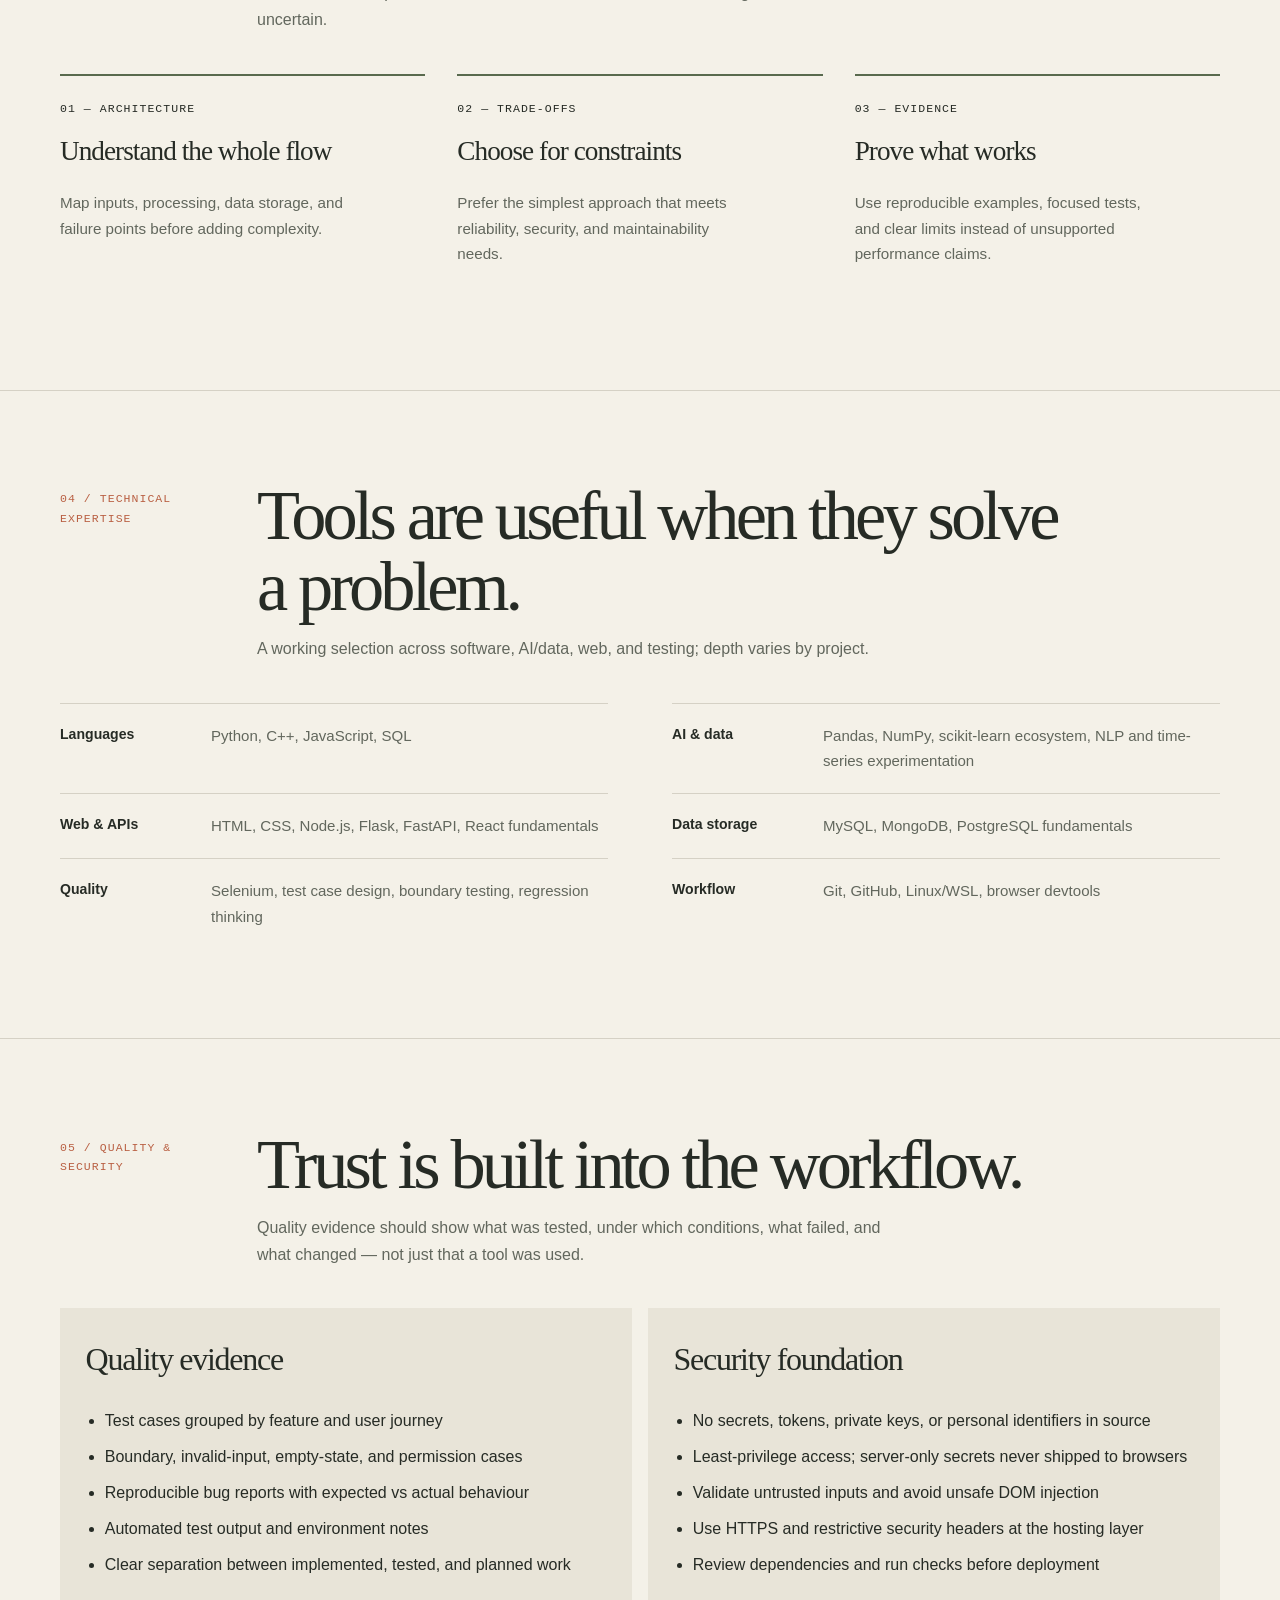
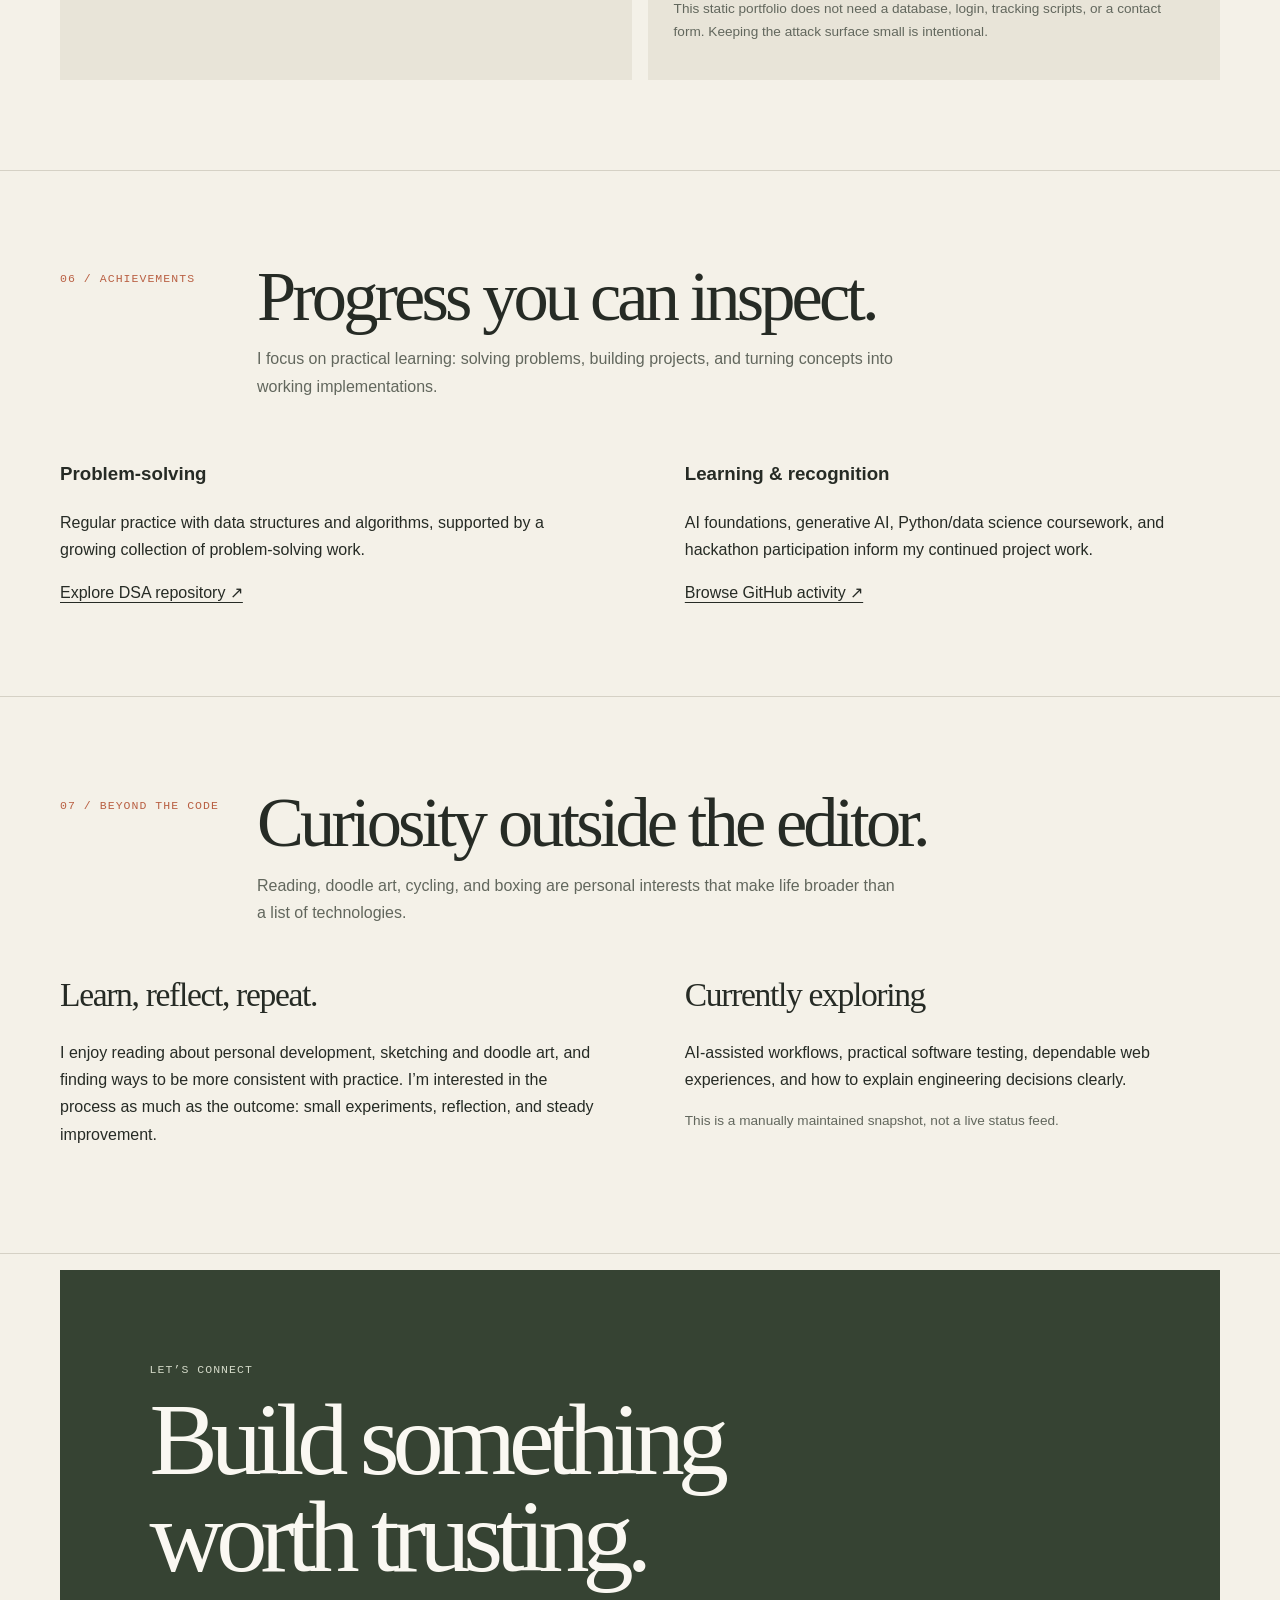
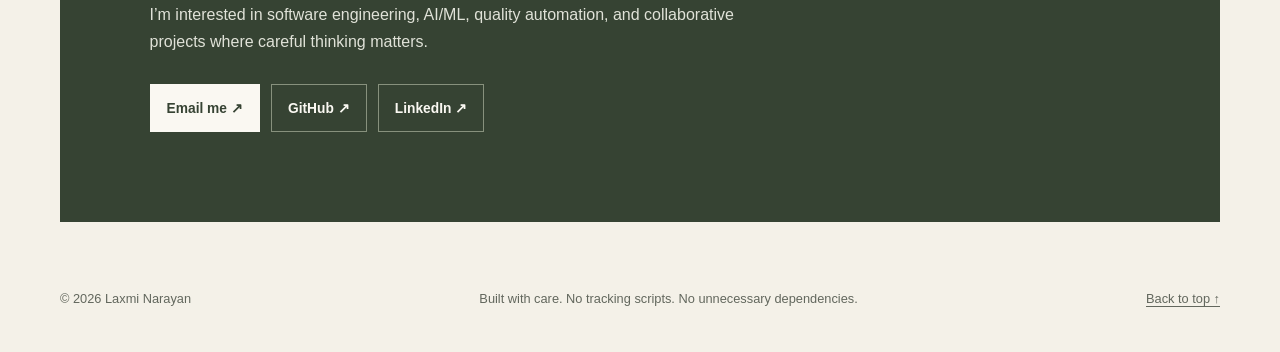
==== commit 30604c7d: "Rework portfolio around quiet craft and project-specific storytelling" ====
--- a/index.html
+++ b/index.html
@@ -3,171 +3,156 @@
 <head>
 <meta charset="utf-8">
 <meta name="viewport" content="width=device-width, initial-scale=1">
-<meta name="theme-color" content="#f8f6f0">
-<meta name="description" content="Laxmi Narayan — computer science undergraduate building thoughtful software, AI/ML systems, and quality automation.">
+<meta name="theme-color" content="#f4f1e8">
+<meta name="description" content="Laxmi Narayan — computer science undergraduate building thoughtful software, AI/ML projects, and quality automation.">
 <meta name="referrer" content="strict-origin-when-cross-origin">
 <meta http-equiv="Content-Security-Policy" content="default-src 'self'; script-src 'none'; object-src 'none'; base-uri 'none'; form-action 'self'; img-src 'self' data:; style-src 'self' 'unsafe-inline'; font-src 'self'; connect-src 'self'; upgrade-insecure-requests">
-<title>Laxmi Narayan — Software, AI & Quality Engineering</title>
+<title>Laxmi Narayan — Thoughtful Software & Engineering</title>
 <style>
 :root{
   color-scheme:light;
-  --paper:#f6f3eb;--paper-2:#ebe7da;--ink:#24291f;--muted:#60665a;
-  --olive:#58694a;--olive-dark:#344331;--clay:#bd7357;--line:#d3d0c4;
-  --serif:Georgia,"Times New Roman",serif;--sans:Inter,-apple-system,BlinkMacSystemFont,"Segoe UI",sans-serif;
-  --mono:"SFMono-Regular",Consolas,"Liberation Mono",monospace;--max:1160px;
+  --paper:#f4f1e8;--paper-light:#faf8f2;--paper-deep:#e8e4d8;
+  --ink:#262b25;--muted:#62675d;--moss:#596a4e;--moss-deep:#364333;
+  --persimmon:#b96043;--line:#d5d1c5;
+  --serif:Georgia,"Times New Roman",serif;
+  --sans:Inter,-apple-system,BlinkMacSystemFont,"Segoe UI",sans-serif;
+  --mono:"SFMono-Regular",Consolas,"Liberation Mono",monospace;
+  --max:1160px;
 }
 *{box-sizing:border-box}
-html{scroll-behavior:smooth;scroll-padding-top:6rem}
-body{margin:0;background:var(--paper);color:var(--ink);font-family:var(--sans);font-size:16px;line-height:1.65}
+html{scroll-behavior:smooth;scroll-padding-top:5.5rem}
+body{margin:0;background:var(--paper);color:var(--ink);font-family:var(--sans);font-size:16px;line-height:1.7}
 a{color:inherit;text-underline-offset:.22em}
-a:hover{color:var(--olive)}
-a:focus-visible,summary:focus-visible{outline:3px solid var(--clay);outline-offset:4px}
+a:hover{color:var(--moss)}
+a:focus-visible,summary:focus-visible{outline:3px solid var(--persimmon);outline-offset:4px}
 .skip{position:absolute;left:-9999px;top:1rem;background:var(--ink);color:white;padding:.7rem 1rem;z-index:20}
 .skip:focus{left:1rem}
 .wrap{width:min(var(--max),calc(100% - 3.5rem));margin-inline:auto}
-.topbar{position:sticky;top:0;z-index:5;background:rgba(246,243,235,.96);border-bottom:1px solid var(--line)}
-.nav{display:flex;justify-content:space-between;align-items:center;gap:1.5rem;min-height:72px}
-.wordmark{font-family:var(--serif);font-size:1.65rem;letter-spacing:-.08em;text-decoration:none;font-weight:700}
-.wordmark span{color:var(--clay)}
-.navlinks{display:flex;gap:1.25rem;flex-wrap:wrap;font-size:.84rem}
-.navlinks a{min-height:44px;display:inline-flex;align-items:center;text-decoration:none;color:var(--muted);border-bottom:2px solid transparent}
-.navlinks a:hover{color:var(--ink);border-color:var(--clay)}
-.eyebrow,.meta,.tag,.num,.micro-label{font-family:var(--mono);text-transform:uppercase;letter-spacing:.095em;font-size:.72rem}
-.eyebrow{color:var(--olive);margin:0}
-.hero{position:relative;display:grid;grid-template-columns:minmax(0,1.2fr) minmax(300px,.8fr);gap:clamp(2rem,6vw,5rem);align-items:center;padding:clamp(4.5rem,9vw,8rem) 0 clamp(4rem,8vw,7rem);min-height:610px}
-.hero:after{content:"";position:absolute;bottom:0;left:0;width:100%;border-bottom:1px solid var(--line)}
-.hero-copy{position:relative;z-index:1}
-.hero h1{font-family:var(--serif);font-size:clamp(4.3rem,10vw,8.5rem);line-height:.82;letter-spacing:-.085em;font-weight:400;margin:1.25rem 0 1.7rem;max-width:800px}
-.hero h1 em{font-weight:400;color:var(--olive);display:inline-block;padding-left:.12em}
-.lead{font-size:clamp(1.05rem,1.8vw,1.25rem);line-height:1.7;max-width:600px;color:#454b40;margin:0}
-.actions{display:flex;gap:.7rem;flex-wrap:wrap;margin-top:2rem}
-.button{display:inline-flex;align-items:center;justify-content:center;gap:.55rem;border:1px solid var(--ink);padding:.76rem 1.05rem;text-decoration:none;font-weight:650;font-size:.86rem;min-height:46px;transition:background-color .18s ease,border-color .18s ease,color .18s ease}
-.button.primary{background:var(--ink);color:var(--paper)}
-.button.primary:hover{background:var(--olive);border-color:var(--olive)}
+.topbar{position:sticky;top:0;z-index:5;background:rgba(244,241,232,.97);border-bottom:1px solid var(--line)}
+.nav{display:flex;justify-content:space-between;align-items:center;gap:1.5rem;min-height:70px}
+.wordmark{font-family:var(--serif);font-size:1.5rem;letter-spacing:-.07em;font-weight:700;text-decoration:none}
+.wordmark span{color:var(--persimmon)}
+.navlinks{display:flex;gap:1.2rem;flex-wrap:wrap;font-size:.84rem}
+.navlinks a{min-height:44px;display:inline-flex;align-items:center;text-decoration:none;color:var(--muted);border-bottom:1px solid transparent}
+.navlinks a:hover{color:var(--ink);border-color:var(--persimmon)}
+.eyebrow,.meta,.tag,.num,.micro{font-family:var(--mono);text-transform:uppercase;letter-spacing:.09em;font-size:.72rem}
+.eyebrow{color:var(--moss);margin:0}
+.hero{display:grid;grid-template-columns:minmax(0,1.15fr) minmax(300px,.85fr);gap:clamp(2rem,7vw,6rem);align-items:center;padding:clamp(4.5rem,10vw,8.5rem) 0 clamp(4rem,8vw,6.5rem);border-bottom:1px solid var(--line)}
+.hero h1{font-family:var(--serif);font-size:clamp(4.4rem,10vw,8.4rem);line-height:.83;letter-spacing:-.085em;font-weight:400;margin:1.3rem 0 1.6rem}
+.hero h1 em{font-weight:400;color:var(--moss);padding-left:.12em}
+.lead{font-size:clamp(1.05rem,1.7vw,1.23rem);line-height:1.75;max-width:600px;color:#464c42;margin:0}
+.actions{display:flex;gap:.7rem;flex-wrap:wrap;margin-top:1.8rem}
+.button{display:inline-flex;align-items:center;justify-content:center;gap:.5rem;border:1px solid var(--ink);padding:.72rem 1rem;text-decoration:none;font-weight:650;font-size:.86rem;min-height:46px;transition:background-color .18s ease,border-color .18s ease,color .18s ease}
+.button.primary{background:var(--ink);color:var(--paper-light)}
+.button.primary:hover{background:var(--moss-deep);border-color:var(--moss-deep)}
 .button.secondary{border-color:#aaa99c}
-.button.secondary:hover{border-color:var(--ink);background:var(--paper-2);color:var(--ink)}
-.hero-panel{position:relative;background:var(--olive-dark);color:var(--paper);min-height:390px;padding:1.4rem;display:flex;flex-direction:column;justify-content:space-between;overflow:hidden}
-.hero-panel:before{content:"";position:absolute;width:260px;height:260px;border:1px solid rgba(246,243,235,.2);border-radius:50%;right:-80px;top:30px}
-.hero-panel:after{content:"";position:absolute;width:180px;height:180px;border:1px solid rgba(246,243,235,.2);border-radius:50%;right:-40px;top:70px}
-.panel-top,.panel-bottom{position:relative;z-index:1;display:flex;justify-content:space-between;gap:1rem;align-items:center}
-.panel-top .meta{color:#d2d9c9}
-.hero-art{width:100%;max-height:250px;position:relative;z-index:1;margin:1rem auto}
-.panel-bottom{align-items:flex-end;border-top:1px solid rgba(246,243,235,.3);padding-top:1rem}
-.panel-bottom strong{font-family:var(--serif);font-size:1.5rem;font-weight:400;line-height:1.1;max-width:210px}
-.panel-bottom span{font-size:.8rem;color:#d2d9c9;text-align:right}
-.section{padding:clamp(4rem,7vw,6.5rem) 0;border-top:1px solid var(--line)}
-.section-head{display:grid;grid-template-columns:175px 1fr;gap:2rem;margin-bottom:2.8rem}
-.section-head h2{font-family:var(--serif);font-weight:400;letter-spacing:-.055em;font-size:clamp(2.5rem,5.5vw,4.7rem);line-height:.98;margin:0;max-width:820px}
-.section-head p{margin:.9rem 0 0;max-width:650px;color:var(--muted)}
-.num{color:var(--clay);padding-top:.55rem}
+.button.secondary:hover{border-color:var(--ink);background:var(--paper-deep);color:var(--ink)}
+.hero-note{border-left:2px solid var(--persimmon);padding:.25rem 0 .25rem 1.5rem;max-width:430px}
+.hero-note strong{display:block;font-family:var(--serif);font-size:clamp(1.7rem,3vw,2.3rem);font-weight:400;line-height:1.18;letter-spacing:-.035em;margin-bottom:.8rem}
+.hero-note p{color:var(--muted);margin:.6rem 0 0}
+.hero-note .meta{font-size:.68rem}
+.hero-mark{display:flex;align-items:center;gap:.8rem;margin-top:1.5rem;color:var(--moss)}
+.hero-mark svg{width:35px;height:35px;flex:none}
+.section{padding:clamp(4rem,7vw,6.3rem) 0;border-bottom:1px solid var(--line)}
+.section-head{display:grid;grid-template-columns:165px 1fr;gap:2rem;margin-bottom:2.5rem}
+.num{color:var(--persimmon);padding-top:.55rem}
+.section-head h2{font-family:var(--serif);font-size:clamp(2.45rem,5.5vw,4.5rem);font-weight:400;line-height:1;letter-spacing:-.055em;margin:0;max-width:820px}
+.section-head p{color:var(--muted);max-width:640px;margin:.9rem 0 0}
 .about-grid{display:grid;grid-template-columns:1fr 1fr;gap:clamp(2rem,7vw,6rem)}
 .about-grid p{margin-top:0;max-width:620px}
-.pullquote{font-family:var(--serif);font-size:clamp(1.8rem,3.2vw,2.8rem);line-height:1.18;border-left:3px solid var(--clay);padding-left:1.35rem;margin:0;max-width:570px}
-.cards{display:grid;grid-template-columns:repeat(12,minmax(0,1fr));gap:1rem}
-.project{grid-column:span 6;border:1px solid var(--line);padding:1.2rem;display:flex;flex-direction:column;min-width:0;background:#fbf9f3;min-height:430px}
-.project:nth-child(1),.project:nth-child(4){grid-column:span 7}
-.project:nth-child(2),.project:nth-child(3){grid-column:span 5}
-.project-visual{height:190px;background:var(--paper-2);display:flex;align-items:center;justify-content:center;overflow:hidden;margin-bottom:1.2rem;position:relative}
-.project-visual:after{content:"";position:absolute;inset:12px;border:1px solid rgba(36,41,31,.13);pointer-events:none}
-.project-visual svg{width:100%;height:100%;max-width:380px}
-.project-top{display:flex;justify-content:space-between;gap:.8rem;align-items:start}
-.project h3{font-family:var(--serif);font-size:clamp(1.8rem,3vw,2.5rem);font-weight:400;letter-spacing:-.05em;margin:.45rem 0}
-.project p{color:var(--muted);margin:.2rem 0 1rem;max-width:52ch}
-.project .proof{margin-top:auto;padding-top:1rem;border-top:1px solid var(--line);font-size:.88rem}
+.pullquote{font-family:var(--serif);font-size:clamp(1.8rem,3vw,2.65rem);line-height:1.25;margin:0;padding-left:1.4rem;border-left:2px solid var(--moss);max-width:570px}
+.cards{display:grid;grid-template-columns:repeat(2,minmax(0,1fr));gap:1.1rem}
+.project{min-width:0;display:flex;flex-direction:column;background:var(--paper-light);border:1px solid var(--line);padding:1rem;min-height:440px}
+.project:nth-child(even){margin-top:2.2rem}
+.project-visual{height:190px;display:flex;align-items:center;justify-content:center;overflow:hidden;margin-bottom:1.2rem;background:var(--paper-deep)}
+.project-visual svg{width:100%;height:100%;display:block}
+.project-top{display:flex;justify-content:space-between;align-items:start;gap:.8rem}
+.project h3{font-family:var(--serif);font-size:clamp(1.8rem,3vw,2.4rem);font-weight:400;letter-spacing:-.045em;line-height:1.08;margin:.5rem 0}
+.project p{color:var(--muted);margin:.25rem 0 1rem;max-width:54ch}
+.project .proof{border-top:1px solid var(--line);padding-top:1rem;margin-top:auto;font-size:.88rem}
 .project .proof strong{display:block;color:var(--ink);margin-bottom:.25rem}
-.project .proof a{display:inline-flex;align-items:center;min-height:44px;margin-top:.4rem;font-weight:650;text-decoration-thickness:1px;text-decoration-color:var(--clay);text-underline-offset:.24em}
+.project .proof a{display:inline-flex;align-items:center;min-height:44px;margin-top:.35rem;font-weight:650;text-decoration-thickness:1px;text-decoration-color:var(--persimmon);text-underline-offset:.24em}
 .project .proof a:hover{text-decoration-color:currentColor}
-.tag{display:inline-block;border:1px solid #d4d1c5;padding:.27rem .48rem;margin:.15rem .2rem .15rem 0;color:var(--muted);font-size:.65rem;letter-spacing:.07em}
-.status{color:var(--olive);white-space:nowrap}
+.tag{display:inline-block;border:1px solid var(--line);padding:.27rem .45rem;margin:.15rem .2rem .15rem 0;color:var(--muted);font-size:.65rem;letter-spacing:.06em}
+.status{color:var(--moss);white-space:nowrap}
 .build-grid{display:grid;grid-template-columns:repeat(3,1fr);gap:2rem}
-.build-card{border-top:2px solid var(--olive);padding:1.2rem 0}
+.build-card{border-top:2px solid var(--moss);padding:1.1rem 0}
 .build-card h3{font-family:var(--serif);font-size:1.7rem;font-weight:400;letter-spacing:-.035em;margin:.5rem 0}
 .build-card p{color:var(--muted);font-size:.95rem;max-width:34ch}
-.skills{display:grid;grid-template-columns:repeat(2,1fr);gap:0 4rem}
-.skill-row{display:grid;grid-template-columns:140px 1fr;gap:1rem;padding:1.25rem 0;border-top:1px solid var(--line)}
+.skills{display:grid;grid-template-columns:repeat(2,minmax(0,1fr));gap:0 4rem}
+.skill-row{display:grid;grid-template-columns:135px 1fr;gap:1rem;padding:1.2rem 0;border-top:1px solid var(--line)}
 .skill-row h3{font-size:.88rem;margin:0}
 .skill-row p{margin:0;color:var(--muted);font-size:.94rem}
 .evidence{display:grid;grid-template-columns:1fr 1fr;gap:1rem}
-.evidence-block{padding:1.6rem 1.7rem;background:var(--paper-2)}
+.evidence-block{padding:1.5rem 1.6rem;background:var(--paper-deep)}
 .evidence-block h3{font-family:var(--serif);font-size:2rem;font-weight:400;letter-spacing:-.04em;margin:0 0 .7rem}
 .evidence-block p{color:var(--muted)}
 .plain-list{padding-left:1.2rem;margin-bottom:0}
-.plain-list li{padding:.3rem 0}
+.plain-list li{padding:.28rem 0}
 .personal{display:grid;grid-template-columns:1fr 1fr;gap:clamp(2rem,7vw,6rem);align-items:start}
-.personal h3{font-family:var(--serif);font-size:2.15rem;font-weight:400;letter-spacing:-.04em;margin:0 0 .5rem}
-.contact{background:var(--ink);color:var(--paper);padding:clamp(3rem,7vw,6rem);margin-top:1rem;margin-bottom:2rem;position:relative;overflow:hidden}
-.contact:after{content:"LN";position:absolute;right:2%;bottom:-.28em;font-family:var(--serif);font-size:clamp(10rem,24vw,24rem);line-height:1;color:rgba(246,243,235,.045);pointer-events:none}
-.contact>*{position:relative;z-index:1}
-.contact .eyebrow{color:#c9d0b9}
-.contact h2{font-family:var(--serif);font-weight:400;font-size:clamp(3.3rem,8vw,7rem);letter-spacing:-.075em;line-height:.9;margin:.9rem 0 1.2rem}
-.contact p{color:#d8d9d1;max-width:600px}
-.contact a{color:var(--paper)}
-.contact .button{border-color:#777b70}
-.contact .button.primary{background:var(--paper);color:var(--ink);border-color:var(--paper)}
-.contact .button.primary:hover{background:#dfe4d6;border-color:#dfe4d6}
-.contact .button:not(.primary):hover{background:rgba(246,243,235,.1);border-color:var(--paper)}
-footer{padding:1.4rem 0 2rem;display:flex;justify-content:space-between;gap:1rem;color:var(--muted);font-size:.8rem}
-footer a{min-height:44px;display:inline-flex;align-items:center}
+.personal h3{font-family:var(--serif);font-size:2.1rem;font-weight:400;letter-spacing:-.04em;margin:0 0 .5rem}
+.contact{background:var(--moss-deep);color:var(--paper-light);padding:clamp(3rem,7vw,6rem);margin:1rem auto 2rem;position:relative;overflow:hidden}
+.contact .eyebrow{color:#d2d8c7}
+.contact h2{font-family:var(--serif);font-size:clamp(3.3rem,8vw,6.8rem);font-weight:400;line-height:.94;letter-spacing:-.07em;margin:.8rem 0 1rem}
+.contact p{color:#e0e2d8;max-width:600px}
+.contact a{color:var(--paper-light)}
+.contact .button{border-color:#87917d}
+.contact .button.primary{background:var(--paper-light);color:var(--moss-deep);border-color:var(--paper-light)}
+.contact .button.primary:hover{background:#e2e7da;border-color:#e2e7da}
+.contact .button:not(.primary):hover{background:rgba(250,248,242,.1);border-color:var(--paper-light)}
+footer{display:flex;justify-content:space-between;align-items:center;gap:1rem;padding:1.4rem 0 2rem;color:var(--muted);font-size:.8rem}
+footer a{display:inline-flex;align-items:center;min-height:44px}
 .small{font-size:.85rem;color:var(--muted)}
 @media(max-width:900px){
  .wrap{width:min(var(--max),calc(100% - 2.5rem))}
- .hero{grid-template-columns:minmax(0,1.1fr) minmax(260px,.9fr);gap:2rem;min-height:0}
+ .hero{grid-template-columns:minmax(0,1.1fr) minmax(250px,.9fr);gap:2.5rem}
  .hero h1{font-size:clamp(4rem,9vw,6.5rem)}
- .section-head{grid-template-columns:135px 1fr;gap:1.4rem}
- .project,.project:nth-child(n){grid-column:span 6}
- .project-visual{height:160px}
+ .section-head{grid-template-columns:130px 1fr;gap:1.4rem}
+ .project-visual{height:165px}
+ .project{min-height:460px}
+ .project:nth-child(even){margin-top:1.5rem}
 }
 @media(max-width:680px){
  html{scroll-padding-top:1rem}
  .wrap{width:calc(100% - 2rem)}
- .nav{align-items:flex-start;flex-direction:column;gap:.25rem;padding:.65rem 0}
- .navlinks{width:100%;gap:.15rem .85rem}
+ .nav{align-items:flex-start;flex-direction:column;gap:.2rem;padding:.65rem 0}
+ .navlinks{width:100%;gap:.1rem .85rem}
  .navlinks a{font-size:.8rem}
- .hero{grid-template-columns:1fr;gap:2rem;padding:4.3rem 0 3.5rem}
- .hero h1{font-size:clamp(4.3rem,18vw,7rem)}
- .hero-panel{min-height:320px}
- .hero-art{max-height:185px}
- .section{padding:3.8rem 0}
- .section-head{grid-template-columns:1fr;gap:.45rem;margin-bottom:1.8rem}
+ .hero{grid-template-columns:1fr;gap:2.2rem;padding:4.3rem 0 3.5rem}
+ .hero h1{font-size:clamp(4.4rem,18vw,6.8rem)}
+ .hero-note{max-width:520px}
+ .section{padding:3.7rem 0}
+ .section-head{grid-template-columns:1fr;gap:.4rem;margin-bottom:1.8rem}
  .section-head h2{font-size:clamp(2.6rem,11vw,4rem)}
  .about-grid,.cards,.build-grid,.skills,.evidence,.personal{grid-template-columns:1fr;gap:1.2rem}
- .project,.project:nth-child(n){grid-column:1/-1;min-height:0;padding:1rem}
+ .project{min-height:0;padding:.85rem}
+ .project:nth-child(even){margin-top:0}
  .project-visual{height:180px}
  .skill-row{grid-template-columns:105px 1fr;gap:.8rem}
  .contact{width:calc(100% - 2rem);padding:2.2rem 1.3rem}
  .contact h2{font-size:clamp(3.2rem,13vw,5rem)}
- footer{flex-direction:column;gap:.35rem}
+ footer{align-items:flex-start;flex-direction:column;gap:.3rem}
 }
-@media(hover:hover){.project{transition:border-color .18s ease,background-color .18s ease}.project:hover{border-color:#9ba58d;background:#fffdf8}.project:hover .project-visual svg{transform:scale(1.015)}.project-visual svg{transition:transform .25s ease}}
-@media(hover:none){.project-visual svg{transition:none}}
-@media(prefers-reduced-motion:reduce){html{scroll-behavior:auto}*,*::before,*::after{animation-duration:.01ms!important;animation-iteration-count:1!important;transition-duration:.01ms!important;scroll-behavior:auto!important}}
-
+@media(prefers-reduced-motion:reduce){
+ html{scroll-behavior:auto}
+ *,*::before,*::after{animation-duration:.01ms!important;animation-iteration-count:1!important;transition-duration:.01ms!important;scroll-behavior:auto!important}
+}
 </style>
 </head>
 <body>
 <a class="skip" href="#main">Skip to content</a>
 <header class="topbar"><div class="wrap nav"><a class="wordmark" href="#top" aria-label="Laxmi Narayan home">LN<span aria-hidden="true">.</span></a><nav class="navlinks" aria-label="Main navigation"><a href="#about">About</a><a href="#work">Selected work</a><a href="#skills">Skills</a><a href="#quality">Quality</a><a href="#notes">Beyond code</a><a href="#contact">Contact</a></nav></div></header>
 <main id="main">
-<section class="wrap hero" id="top"><div><p class="eyebrow">Software engineering · AI/ML · Quality automation</p><h1>Laxmi<br><em>Narayan.</em></h1><p class="lead">I build software that turns complex problems into useful, testable experiences — from AI-driven tools to automation that makes products more dependable.</p><div class="actions"><a class="button primary" href="#work">Explore selected work <span aria-hidden="true">↗</span></a><a class="button secondary" href="https://github.com/laxmi-narayan-87" target="_blank" rel="noopener noreferrer">GitHub ↗</a><a class="button secondary" href="https://www.linkedin.com/in/laxmi-narayan-944205289" target="_blank" rel="noopener noreferrer">LinkedIn ↗</a></div></div><aside class="hero-panel" aria-label="Engineering interests">
-<div class="panel-top"><span class="meta">Field notes / 2026</span><span class="meta">01—04</span></div>
-<svg class="hero-art" viewBox="0 0 420 250" role="img" aria-label="Abstract diagram connecting software, data, and quality engineering">
-<g fill="none" stroke="#dbe0d1" stroke-width="1.3" opacity=".75"><path d="M62 125H358M210 34V216"/><circle cx="210" cy="125" r="85"/><circle cx="210" cy="125" r="57"/><path d="M62 125L126 69L210 125L294 69L358 125L294 181L210 125L126 181Z"/></g>
-<g fill="#bd7357"><circle cx="62" cy="125" r="7"/><circle cx="210" cy="34" r="7"/><circle cx="358" cy="125" r="7"/><circle cx="210" cy="216" r="7"/></g>
-<g fill="#f6f3eb"><circle cx="126" cy="69" r="4"/><circle cx="294" cy="69" r="4"/><circle cx="126" cy="181" r="4"/><circle cx="294" cy="181" r="4"/><circle cx="210" cy="125" r="12"/></g>
-<g fill="#f6f3eb" font-family="monospace" font-size="10" letter-spacing="1.3"><text x="42" y="108">BUILD</text><text x="181" y="20">LEARN</text><text x="330" y="108">TEST</text><text x="184" y="242">REFINE</text></g>
-</svg>
-<div class="panel-bottom"><strong>Curiosity,<br>made practical.</strong><span>Kanpur, India<br>Open to opportunities</span></div>
-</aside></section>
+<section class="wrap hero" id="top">
+<div><p class="eyebrow">Software engineering · AI/ML · Quality automation</p><h1>Laxmi<br><em>Narayan.</em></h1><p class="lead">I build software that turns complex problems into useful, testable experiences — from AI-driven tools to automation that makes products more dependable.</p><div class="actions"><a class="button primary" href="#work">Explore selected work <span aria-hidden="true">↗</span></a><a class="button secondary" href="https://github.com/laxmi-narayan-87" target="_blank" rel="noopener noreferrer">GitHub ↗</a><a class="button secondary" href="https://www.linkedin.com/in/laxmi-narayan-944205289" target="_blank" rel="noopener noreferrer">LinkedIn ↗</a></div></div>
+<aside class="hero-note"><strong>Thoughtful work, built one step at a time.</strong><p>I’m a Computer Science undergraduate focused on AI & Machine Learning, software engineering, and quality automation. I value clear decisions, practical learning, and work that can be inspected.</p><p class="meta">Kanpur, India · Open to opportunities</p><div class="hero-mark"><svg viewBox="0 0 40 40" aria-hidden="true"><circle cx="20" cy="20" r="16" fill="none" stroke="currentColor"/><path d="M10 22L17 28L30 12" fill="none" stroke="currentColor" stroke-width="1.8"/><circle cx="30" cy="12" r="2.5" fill="#b96043"/></svg><span class="micro">Learn · Build · Refine</span></div></aside>
+</section>
 <section class="section" id="about"><div class="wrap"><div class="section-head"><div class="num">01 / About</div><div><h2>Engineer with a builder’s mindset.</h2><p>I’m interested in the details behind software that works: the data, interfaces, system boundaries, tests, and decisions that shape a reliable product.</p></div></div><div class="about-grid"><div><p>I learn by building, measuring what happens, and revisiting decisions that do not hold up. My work spans AI/ML prototypes, web applications, and quality engineering — with a growing focus on automation and responsible implementation.</p><p>I value clarity over complexity: a useful project should explain the problem, what I contributed, why the approach was chosen, and what still needs work.</p></div><blockquote class="pullquote">“Good engineering is not only making something work. It is making its behaviour understandable and dependable.”</blockquote></div></div></section>
 <section class="section" id="work"><div class="wrap"><div class="section-head"><div class="num">02 / Selected work</div><div><h2>Projects with a problem to solve.</h2><p>Explore the code and technical decisions behind each project. Work in progress is labelled clearly.</p></div></div><div class="cards">
-<article class="project">
-<div class="project-visual" aria-hidden="true"><svg viewBox="0 0 380 190"><rect x="52" y="28" width="276" height="134" rx="2" fill="#f6f3eb" stroke="#58694a" stroke-width="1.5"/><path d="M52 53H328" stroke="#58694a"/><circle cx="67" cy="41" r="3" fill="#bd7357"/><circle cx="79" cy="41" r="3" fill="#d0b18a"/><circle cx="91" cy="41" r="3" fill="#58694a"/><rect x="69" y="70" width="96" height="76" fill="#ebe7da"/><path d="M81 82H148M81 92H135M81 102H144" stroke="#60665a" stroke-width="2"/><rect x="178" y="70" width="132" height="22" fill="#ebe7da"/><path d="M190 81H284" stroke="#60665a" stroke-width="2"/><rect x="178" y="101" width="132" height="45" fill="#dce2d3"/><path d="M190 133L210 117L230 128L249 109L268 121L294 108" fill="none" stroke="#58694a" stroke-width="3"/><circle cx="249" cy="109" r="4" fill="#bd7357"/></svg></div><div class="project-top"><span class="eyebrow">AI · Browser automation</span><span class="meta status">In progress</span></div><h3>DarkSense AI</h3><p>Exploring how web interfaces can be inspected for dark patterns using browser automation and text-based signals.</p><div><span class="tag">Python</span><span class="tag">Selenium</span><span class="tag">NLP</span><span class="tag">MongoDB</span></div><div class="proof"><strong>Current focus</strong>Browser-based interface inspection, labelled examples, and a reproducible evaluation approach.<br><a href="https://github.com/laxmi-narayan-87" target="_blank" rel="noopener noreferrer">Browse public repositories ↗</a></div></article>
-<article class="project">
-<div class="project-visual" aria-hidden="true"><svg viewBox="0 0 380 190"><g stroke="#d3d0c4" stroke-width="1"><path d="M48 35H330M48 65H330M48 95H330M48 125H330M48 155H330"/><path d="M78 25V160M128 25V160M178 25V160M228 25V160M278 25V160"/></g><path d="M48 136L78 112L108 122L138 82L168 98L198 55L228 73L258 45L288 63L330 32" fill="none" stroke="#58694a" stroke-width="3"/><path d="M48 136L78 112L108 122L138 82L168 98L198 55L228 73L258 45L288 63L330 32V160H48Z" fill="#dce2d3" opacity=".65"/><path d="M48 136L78 112L108 122L138 82L168 98L198 55L228 73L258 45L288 63L330 32" fill="none" stroke="#58694a" stroke-width="3"/><circle cx="198" cy="55" r="5" fill="#bd7357"/><circle cx="330" cy="32" r="5" fill="#bd7357"/></svg></div>
-<div class="project-visual" aria-hidden="true"><svg viewBox="0 0 380 190"><path d="M48 145H332M65 145V42" stroke="#58694a" stroke-width="1.5"/><path d="M65 122L124 92L183 112L242 63L311 78" fill="none" stroke="#58694a" stroke-width="3"/><g fill="#bd7357"><circle cx="65" cy="122" r="5"/><circle cx="124" cy="92" r="5"/><circle cx="183" cy="112" r="5"/><circle cx="242" cy="63" r="5"/><circle cx="311" cy="78" r="5"/></g><g fill="#ebe7da" stroke="#58694a"><rect x="85" y="40" width="52" height="24"/><rect x="161" y="31" width="52" height="24"/><rect x="237" y="26" width="52" height="24"/></g><g fill="#344331"><path d="M98 52h26M174 43h26M250 38h26" stroke="#344331" stroke-width="2"/></g><g fill="#60665a" font-family="monospace" font-size="9"><text x="58" y="164">INPUT</text><text x="159" y="164">PATH</text><text x="280" y="164">OUTCOME</text></g></svg></div><div class="project-top"><span class="eyebrow">Learning platform</span><span class="meta status">Project</span></div><h3>SkillForge Academy</h3><p>A personalized learning platform project focused on structuring learning paths and tracking learner progress.</p><div><span class="tag">Python</span><span class="tag">Streamlit</span><span class="tag">MySQL</span></div><div class="proof"><strong>Engineering focus</strong>Personalized learning paths, learner progress, and persistent application data.<br><a href="https://github.com/laxmi-narayan-87/skillforge-academy-" target="_blank" rel="noopener noreferrer">View source repository ↗</a></div></article>
-<article class="project">
-<div class="project-visual" aria-hidden="true"><svg viewBox="0 0 380 190"><g transform="translate(87 22)" stroke="#58694a" stroke-width="1.5"><rect width="206" height="146" fill="#f6f3eb"/><path d="M41 0V146M82 0V146M123 0V146M164 0V146M0 29H206M0 58H206M0 87H206M0 116H206" stroke="#c4c9b9"/><path d="M20 15H61V44H102V73H143V102H184V131" fill="none" stroke="#bd7357" stroke-width="4" stroke-linecap="round" stroke-linejoin="round"/><g fill="#58694a"><circle cx="20" cy="15" r="5"/><circle cx="61" cy="44" r="5"/><circle cx="102" cy="73" r="5"/><circle cx="143" cy="102" r="5"/></g><circle cx="184" cy="131" r="7" fill="#bd7357" stroke="#f6f3eb" stroke-width="2"/></g><g fill="#60665a" font-family="monospace" font-size="9"><text x="24" y="31">S</text><text x="305" y="170">GOAL</text></g></svg></div><div class="project-top"><span class="eyebrow">Forecasting · Data science</span><span class="meta status">Project</span></div><h3>AgroValue</h3><p>A commodity-price prediction project exploring time-series approaches for agricultural data.</p><div><span class="tag">Python</span><span class="tag">Time series</span><span class="tag">Forecasting</span></div><div class="proof"><strong>Engineering focus</strong>Explore seasonal baselines and statistical time-series models while respecting temporal splits.<br><a href="https://github.com/laxmi-narayan-87/AgroValue" target="_blank" rel="noopener noreferrer">View source repository ↗</a></div></article>
-<article class="project"><div class="project-top"><span class="eyebrow">Reinforcement learning</span><span class="meta status">Implemented</span></div><h3>FrozenLake Q-learning</h3><p>A from-scratch tabular Q-learning agent that learns to navigate FrozenLake with epsilon-greedy exploration and measurable evaluation.</p><div><span class="tag">Python</span><span class="tag">Q-learning</span><span class="tag">RL fundamentals</span></div><div class="proof"><strong>What it demonstrates</strong>Q-table updates, TD targets and errors, epsilon decay, greedy policy extraction, and success-rate evaluation.<br><a href="https://github.com/laxmi-narayan-87/q-learning-on-frozenlake-from-scratch" target="_blank" rel="noopener noreferrer">Explore implementation ↗</a></div></article>
+<article class="project"><div class="project-visual" data-project-visual="darksense" aria-hidden="true"><svg viewBox="0 0 360 190"><rect x="36" y="24" width="288" height="142" fill="#faf8f2" stroke="#596a4e" stroke-width="1.5"/><path d="M36 48H324" stroke="#596a4e"/><circle cx="50" cy="36" r="3" fill="#b96043"/><circle cx="61" cy="36" r="3" fill="#c8bca4"/><circle cx="72" cy="36" r="3" fill="#596a4e"/><rect x="52" y="61" width="112" height="90" fill="#e8e4d8"/><rect x="65" y="72" width="85" height="7" fill="#596a4e"/><rect x="65" y="86" width="70" height="4" fill="#c2beb2"/><rect x="65" y="96" width="80" height="4" fill="#c2beb2"/><rect x="65" y="106" width="59" height="4" fill="#c2beb2"/><rect x="65" y="122" width="85" height="17" fill="#596a4e"/><rect x="180" y="62" width="128" height="42" fill="#e8e4d8"/><path d="M192 76H287M192 86H269" stroke="#62675d" stroke-width="2"/><rect x="180" y="113" width="128" height="38" fill="#f0ded5" stroke="#b96043"/><path d="M193 124H281M193 134H255" stroke="#b96043" stroke-width="2"/><circle cx="291" cy="133" r="5" fill="#b96043"/></svg></div><div class="project-top"><span class="eyebrow">AI · Browser automation</span><span class="meta status">In progress</span></div><h3>DarkSense AI</h3><p>Exploring how web interfaces can be inspected for dark patterns using browser automation and text-based signals.</p><div><span class="tag">Python</span><span class="tag">Selenium</span><span class="tag">NLP</span><span class="tag">MongoDB</span></div><div class="proof"><strong>Current focus</strong>Browser-based interface inspection, labelled examples, and a reproducible evaluation approach.<br><a href="https://github.com/laxmi-narayan-87" target="_blank" rel="noopener noreferrer">Browse public repositories ↗</a></div></article>
+<article class="project"><div class="project-visual" data-project-visual="skillforge" aria-hidden="true"><svg viewBox="0 0 360 190"><path d="M42 151H318" stroke="#d5d1c5"/><g stroke="#596a4e" stroke-width="1.5"><rect x="34" y="31" width="91" height="40" fill="#faf8f2"/><rect x="135" y="79" width="91" height="40" fill="#faf8f2"/><rect x="236" y="127" width="91" height="40" fill="#faf8f2"/><path d="M125 51H148V68H180V79M226 99H249V116H281V127" fill="none"/></g><g fill="#596a4e"><circle cx="49" cy="45" r="4"/><circle cx="150" cy="93" r="4"/><circle cx="251" cy="141" r="4"/></g><g fill="#262b25" font-family="monospace" font-size="9"><text x="59" y="48">LEARN</text><text x="160" y="96">PRACTICE</text><text x="261" y="144">PROGRESS</text></g><path d="M48 59H109M149 107H210M250 155H311" stroke="#b96043" stroke-width="2"/></svg></div><div class="project-top"><span class="eyebrow">Learning platform</span><span class="meta status">Project</span></div><h3>SkillForge Academy</h3><p>A personalized learning platform project focused on structuring learning paths and tracking learner progress.</p><div><span class="tag">Python</span><span class="tag">Streamlit</span><span class="tag">MySQL</span></div><div class="proof"><strong>Engineering focus</strong>Personalized learning paths, learner progress, and persistent application data.<br><a href="https://github.com/laxmi-narayan-87/skillforge-academy-" target="_blank" rel="noopener noreferrer">View source repository ↗</a></div></article>
+<article class="project"><div class="project-visual" data-project-visual="agrovalue" aria-hidden="true"><svg viewBox="0 0 360 190"><rect x="36" y="24" width="288" height="142" fill="#faf8f2"/><g stroke="#d5d1c5"><path d="M53 48H310M53 76H310M53 104H310M53 132H310"/><path d="M78 39V148M122 39V148M166 39V148M210 39V148M254 39V148M298 39V148"/></g><path d="M53 125L78 113L103 119L128 88L153 98L178 69L203 79L228 57L253 72L278 43L310 52" fill="none" stroke="#596a4e" stroke-width="2.5"/><path d="M53 125L78 113L103 119L128 88L153 98L178 69L203 79L228 57L253 72L278 43L310 52V148H53Z" fill="#dce2d3" opacity=".7"/><path d="M53 125L78 113L103 119L128 88L153 98L178 69L203 79L228 57L253 72L278 43L310 52" fill="none" stroke="#596a4e" stroke-width="2.5"/><circle cx="178" cy="69" r="4" fill="#b96043"/><circle cx="278" cy="43" r="4" fill="#b96043"/><g fill="#62675d" font-family="monospace" font-size="8"><text x="49" y="160">TIME</text><text x="269" y="160">FORECAST</text></g></svg></div><div class="project-top"><span class="eyebrow">Forecasting · Data science</span><span class="meta status">Project</span></div><h3>AgroValue</h3><p>A commodity-price prediction project exploring time-series approaches for agricultural data.</p><div><span class="tag">Python</span><span class="tag">Time series</span><span class="tag">Forecasting</span></div><div class="proof"><strong>Engineering focus</strong>Explore seasonal baselines and statistical time-series models while respecting temporal splits.<br><a href="https://github.com/laxmi-narayan-87/AgroValue" target="_blank" rel="noopener noreferrer">View source repository ↗</a></div></article>
+<article class="project"><div class="project-visual" data-project-visual="frozenlake" aria-hidden="true"><svg viewBox="0 0 360 190"><g transform="translate(103 20)" stroke="#596a4e" stroke-width="1"><rect width="154" height="150" fill="#faf8f2"/><path d="M38.5 0V150M77 0V150M115.5 0V150M0 30H154M0 60H154M0 90H154M0 120H154" stroke="#c7cbbc"/><rect x="1" y="1" width="36" height="28" fill="#dce2d3"/><rect x="39" y="31" width="36" height="28" fill="#dce2d3"/><rect x="78" y="61" width="36" height="28" fill="#dce2d3"/><rect x="116" y="91" width="36" height="28" fill="#dce2d3"/><rect x="116" y="121" width="36" height="28" fill="#f0ded5"/><path d="M19 15H57V45H95V75H134V105V135" fill="none" stroke="#b96043" stroke-width="3.5" stroke-linejoin="round"/><circle cx="19" cy="15" r="4" fill="#596a4e"/><circle cx="134" cy="135" r="5" fill="#b96043"/></g><g fill="#62675d" font-family="monospace" font-size="9"><text x="44" y="36">START</text><text x="266" y="166">GOAL</text></g></svg></div><div class="project-top"><span class="eyebrow">Reinforcement learning</span><span class="meta status">Implemented</span></div><h3>FrozenLake Q-learning</h3><p>A from-scratch tabular Q-learning agent that learns to navigate FrozenLake with epsilon-greedy exploration and measurable evaluation.</p><div><span class="tag">Python</span><span class="tag">Q-learning</span><span class="tag">RL fundamentals</span></div><div class="proof"><strong>What it demonstrates</strong>Q-table updates, TD targets and errors, epsilon decay, greedy policy extraction, and success-rate evaluation.<br><a href="https://github.com/laxmi-narayan-87/q-learning-on-frozenlake-from-scratch" target="_blank" rel="noopener noreferrer">Explore implementation ↗</a></div></article>
 </div></div></section>
 <section class="section" id="build"><div class="wrap"><div class="section-head"><div class="num">03 / Behind the build</div><div><h2>How I approach engineering.</h2><p>I aim to make the problem, trade-offs, and evidence clear — including what is still uncertain.</p></div></div><div class="build-grid"><article class="build-card"><span class="meta">01 — Architecture</span><h3>Understand the whole flow</h3><p>Map inputs, processing, data storage, and failure points before adding complexity.</p></article><article class="build-card"><span class="meta">02 — Trade-offs</span><h3>Choose for constraints</h3><p>Prefer the simplest approach that meets reliability, security, and maintainability needs.</p></article><article class="build-card"><span class="meta">03 — Evidence</span><h3>Prove what works</h3><p>Use reproducible examples, focused tests, and clear limits instead of unsupported performance claims.</p></article></div></div></section>
 <section class="section" id="skills"><div class="wrap"><div class="section-head"><div class="num">04 / Technical expertise</div><div><h2>Tools are useful when they solve a problem.</h2><p>A working selection across software, AI/data, web, and testing; depth varies by project.</p></div></div><div class="skills"><div class="skill-row"><h3>Languages</h3><p>Python, C++, JavaScript, SQL</p></div><div class="skill-row"><h3>AI & data</h3><p>Pandas, NumPy, scikit-learn ecosystem, NLP and time-series experimentation</p></div><div class="skill-row"><h3>Web & APIs</h3><p>HTML, CSS, Node.js, Flask, FastAPI, React fundamentals</p></div><div class="skill-row"><h3>Data storage</h3><p>MySQL, MongoDB, PostgreSQL fundamentals</p></div><div class="skill-row"><h3>Quality</h3><p>Selenium, test case design, boundary testing, regression thinking</p></div><div class="skill-row"><h3>Workflow</h3><p>Git, GitHub, Linux/WSL, browser devtools</p></div></div></div></section>
@@ -176,6 +161,6 @@
 <section class="section" id="notes"><div class="wrap"><div class="section-head"><div class="num">07 / Beyond the code</div><div><h2>Curiosity outside the editor.</h2><p>Reading, doodle art, cycling, and boxing are personal interests that make life broader than a list of technologies.</p></div></div><div class="personal"><div><h3>Learn, reflect, repeat.</h3><p>I enjoy reading about personal development, sketching and doodle art, and finding ways to be more consistent with practice. I’m interested in the process as much as the outcome: small experiments, reflection, and steady improvement.</p></div><div><h3>Currently exploring</h3><p>AI-assisted workflows, practical software testing, dependable web experiences, and how to explain engineering decisions clearly.</p><p class="small">This is a manually maintained snapshot, not a live status feed.</p></div></div></div></section>
 <section class="wrap contact" id="contact"><p class="eyebrow">Let’s connect</p><h2>Build something<br>worth trusting.</h2><p>I’m interested in software engineering, AI/ML, quality automation, and collaborative projects where careful thinking matters.</p><div class="actions"><a class="button primary" href="mailto:laxminarayan955459@gmail.com">Email me ↗</a><a class="button" href="https://github.com/laxmi-narayan-87" target="_blank" rel="noopener noreferrer">GitHub ↗</a><a class="button" href="https://www.linkedin.com/in/laxmi-narayan-944205289" target="_blank" rel="noopener noreferrer">LinkedIn ↗</a></div></section>
 </main>
-<footer class="wrap"><span>© <span>2026</span> Laxmi Narayan</span><span>Built with care. No tracking scripts. No unnecessary dependencies.</span><a href="#top">Back to top ↑</a></footer>
+<footer class="wrap"><span>© 2026 Laxmi Narayan</span><span>Built with care. No tracking scripts. No unnecessary dependencies.</span><a href="#top">Back to top ↑</a></footer>
 </body>
-</html>
+</html>
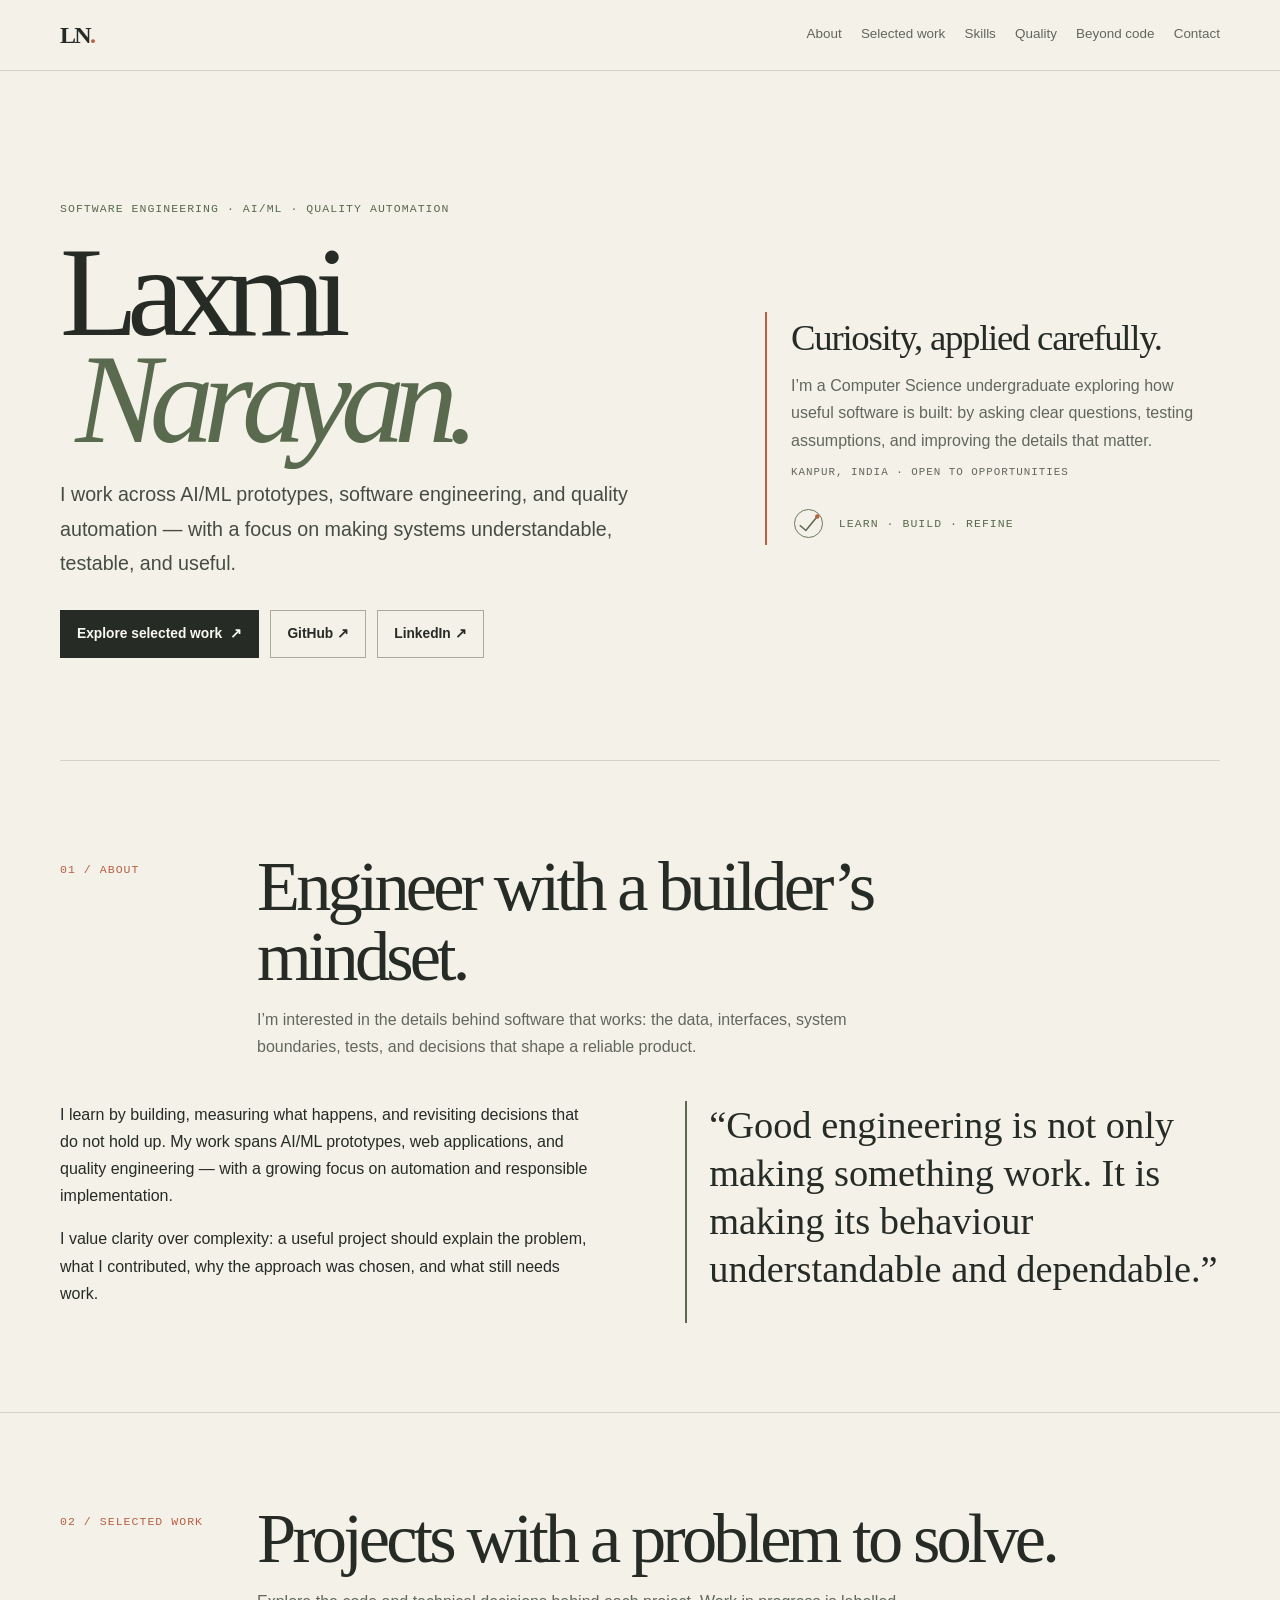
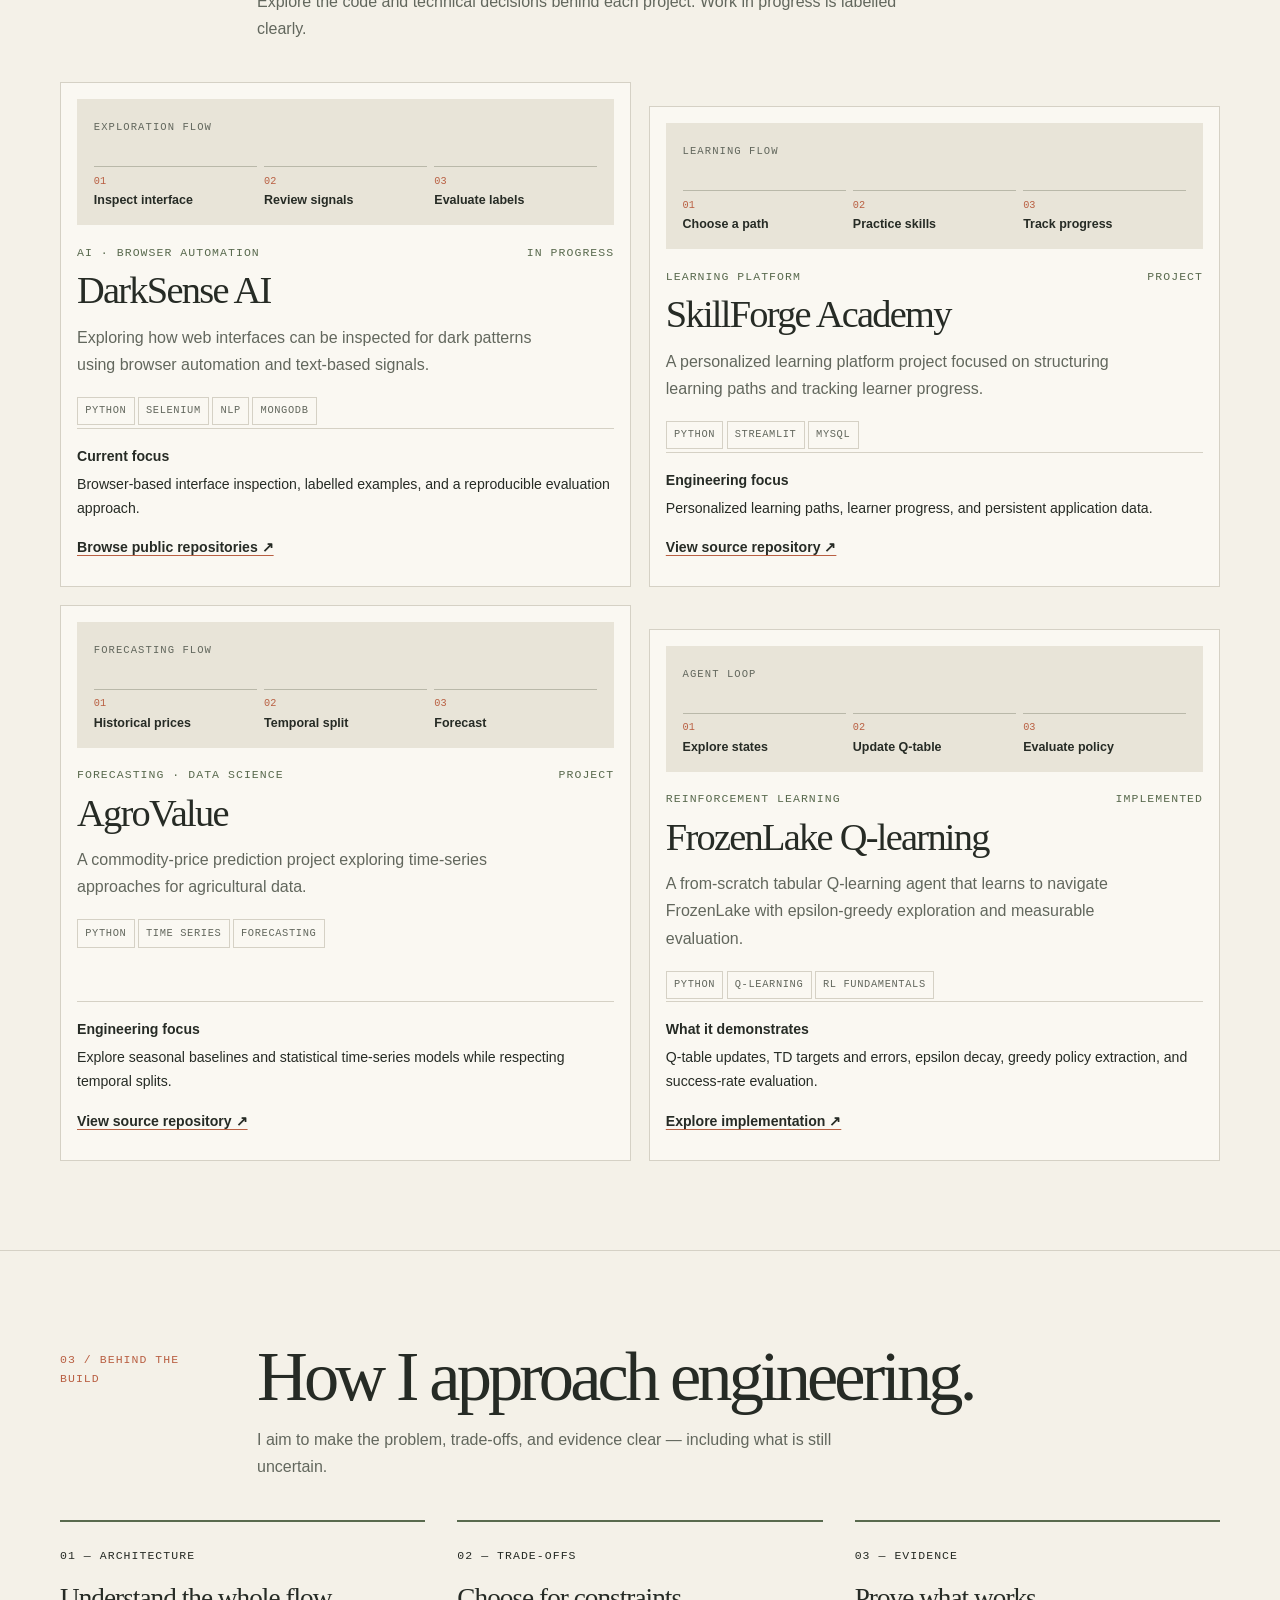
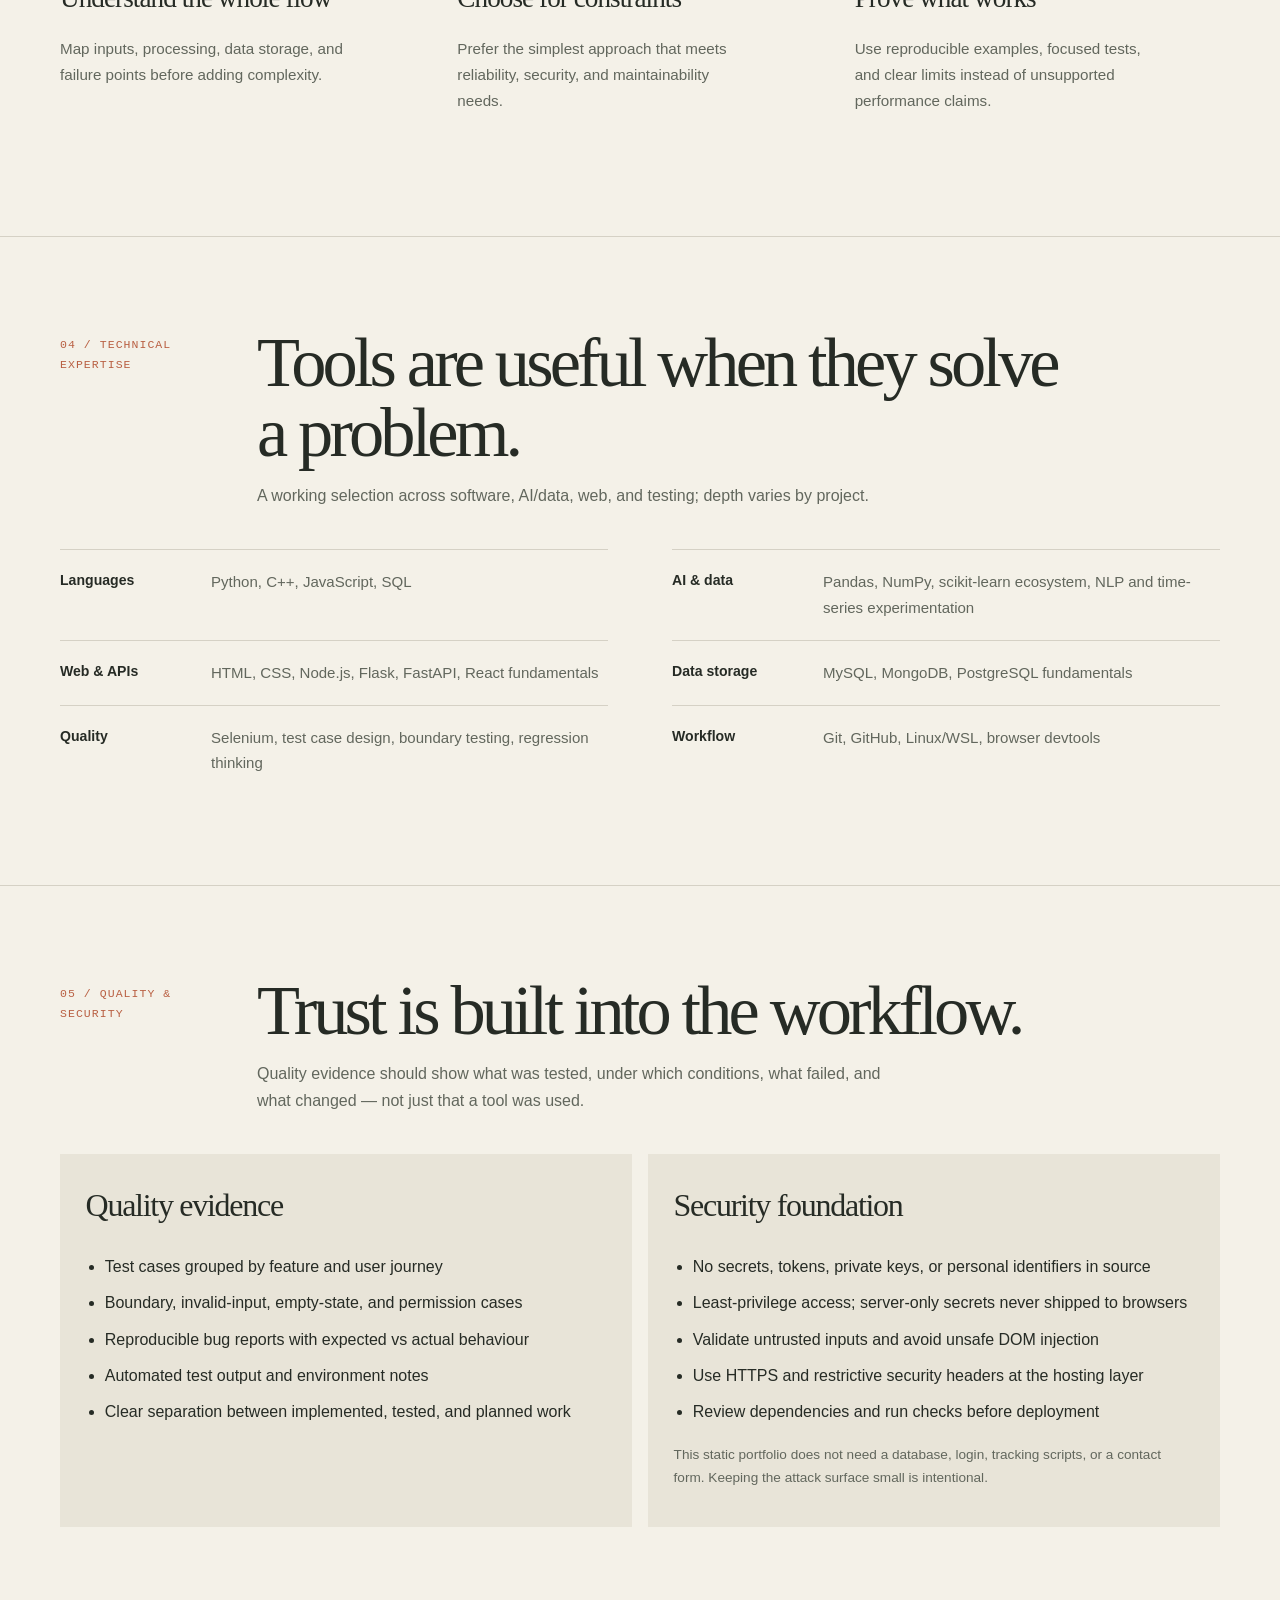
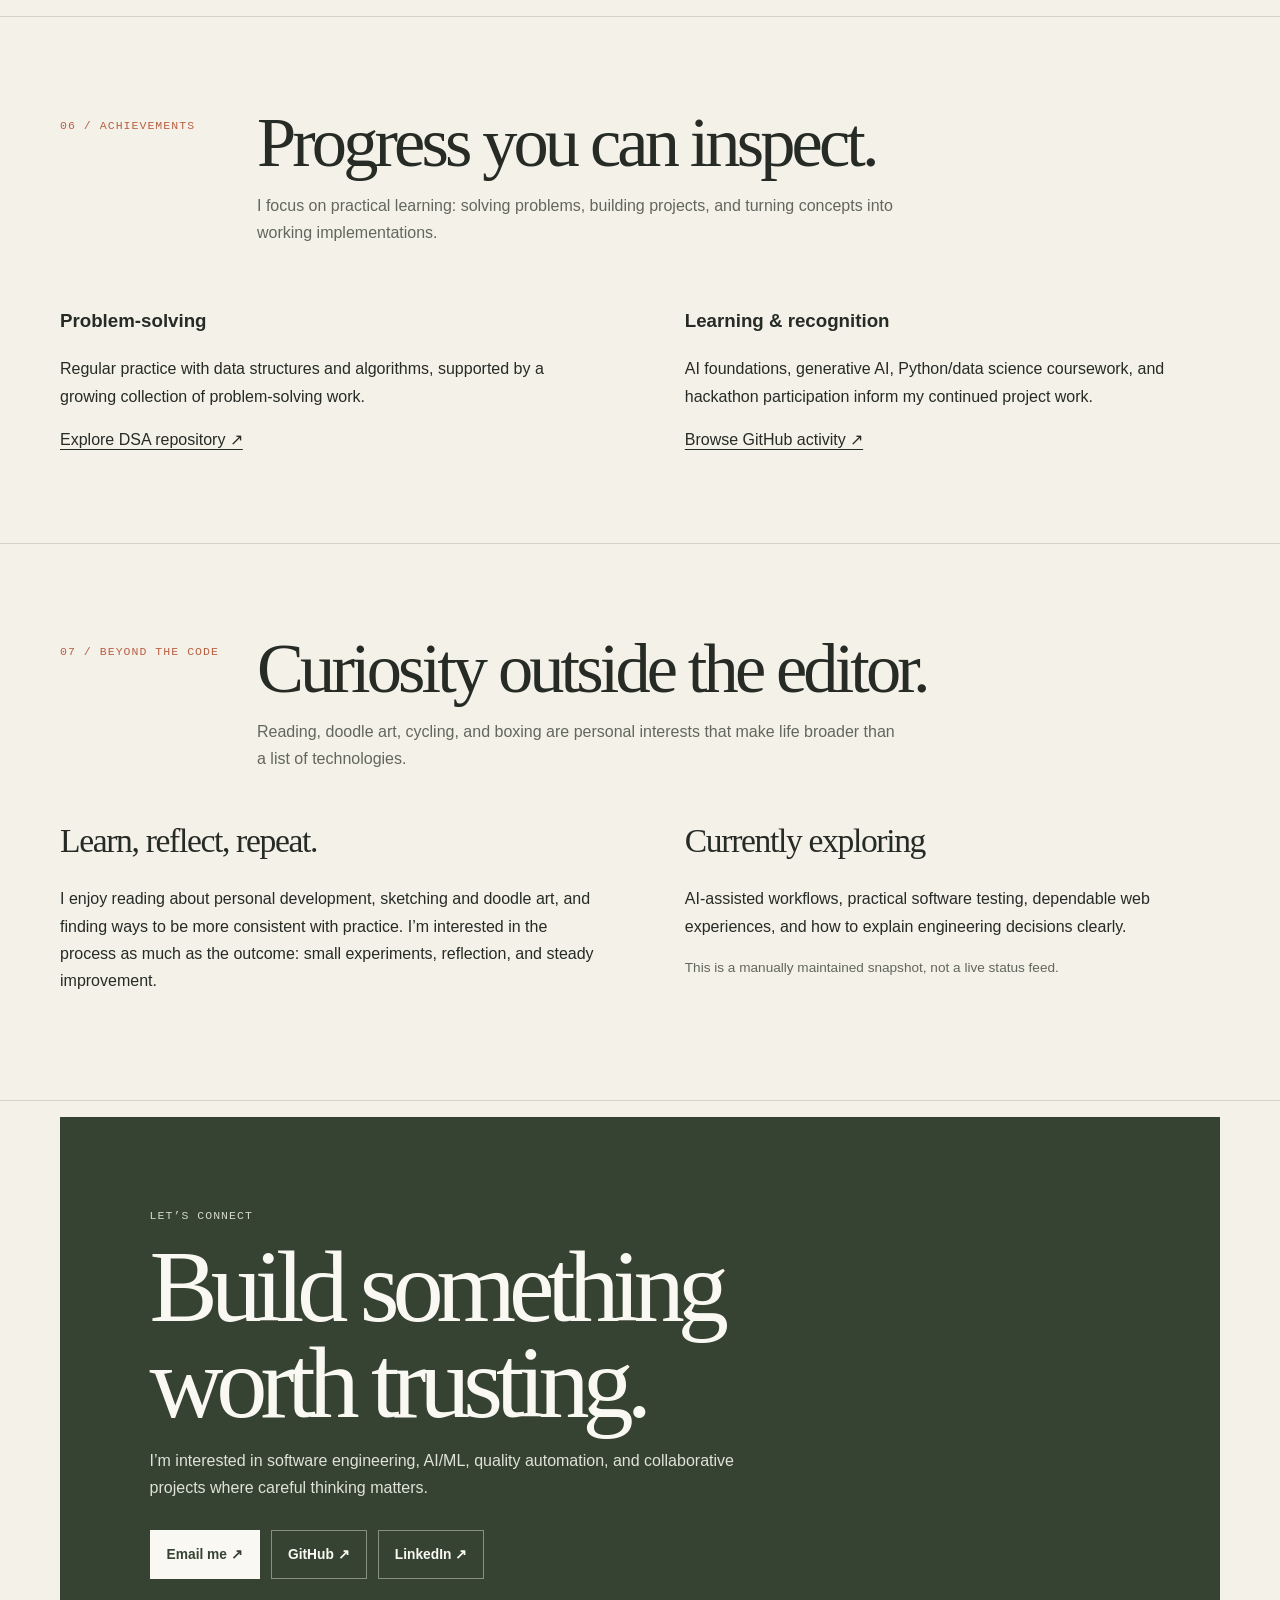
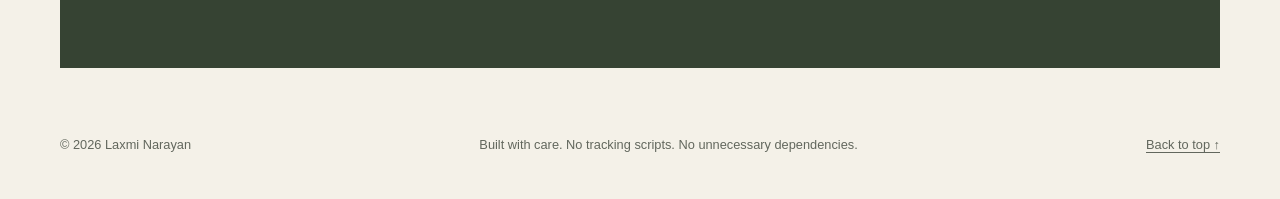
==== commit 72dcb9a6: "Replace decorative project art with clear project-specific workflows" ====
--- a/index.html
+++ b/index.html
@@ -137,6 +137,19 @@
  html{scroll-behavior:auto}
  *,*::before,*::after{animation-duration:.01ms!important;animation-iteration-count:1!important;transition-duration:.01ms!important;scroll-behavior:auto!important}
 }
+
+/* Project-specific process notes replace decorative artwork: each visual now explains the work. */
+.project-map{min-height:126px;padding:1rem 1.05rem;margin-bottom:1.1rem;background:var(--paper-deep);display:flex;flex-direction:column;justify-content:space-between}
+.map-kicker{font-family:var(--mono);font-size:.66rem;letter-spacing:.1em;text-transform:uppercase;color:var(--moss);margin:0 0 .8rem}
+.map-steps{display:grid;grid-template-columns:repeat(3,minmax(0,1fr));gap:.45rem;list-style:none;padding:0;margin:0}
+.map-steps li{min-width:0;border-top:1px solid #b9b8a9;padding-top:.45rem;font-size:.78rem;line-height:1.35;font-weight:600}
+.map-steps li span{display:block;font-family:var(--mono);font-size:.64rem;font-weight:400;color:var(--persimmon);margin-bottom:.25rem}
+.project{min-height:405px}
+.project:nth-child(even){margin-top:1.5rem}
+.hero .lead{max-width:580px}
+@media(max-width:900px){.project{min-height:425px}.project-map{min-height:140px}}
+@media(max-width:680px){.project{min-height:0}.project:nth-child(even){margin-top:0}.project-map{min-height:120px}.map-steps{gap:.35rem}.map-steps li{font-size:.75rem}}
+
 </style>
 </head>
 <body>
@@ -144,15 +157,27 @@
 <header class="topbar"><div class="wrap nav"><a class="wordmark" href="#top" aria-label="Laxmi Narayan home">LN<span aria-hidden="true">.</span></a><nav class="navlinks" aria-label="Main navigation"><a href="#about">About</a><a href="#work">Selected work</a><a href="#skills">Skills</a><a href="#quality">Quality</a><a href="#notes">Beyond code</a><a href="#contact">Contact</a></nav></div></header>
 <main id="main">
 <section class="wrap hero" id="top">
-<div><p class="eyebrow">Software engineering · AI/ML · Quality automation</p><h1>Laxmi<br><em>Narayan.</em></h1><p class="lead">I build software that turns complex problems into useful, testable experiences — from AI-driven tools to automation that makes products more dependable.</p><div class="actions"><a class="button primary" href="#work">Explore selected work <span aria-hidden="true">↗</span></a><a class="button secondary" href="https://github.com/laxmi-narayan-87" target="_blank" rel="noopener noreferrer">GitHub ↗</a><a class="button secondary" href="https://www.linkedin.com/in/laxmi-narayan-944205289" target="_blank" rel="noopener noreferrer">LinkedIn ↗</a></div></div>
-<aside class="hero-note"><strong>Thoughtful work, built one step at a time.</strong><p>I’m a Computer Science undergraduate focused on AI & Machine Learning, software engineering, and quality automation. I value clear decisions, practical learning, and work that can be inspected.</p><p class="meta">Kanpur, India · Open to opportunities</p><div class="hero-mark"><svg viewBox="0 0 40 40" aria-hidden="true"><circle cx="20" cy="20" r="16" fill="none" stroke="currentColor"/><path d="M10 22L17 28L30 12" fill="none" stroke="currentColor" stroke-width="1.8"/><circle cx="30" cy="12" r="2.5" fill="#b96043"/></svg><span class="micro">Learn · Build · Refine</span></div></aside>
+<div><p class="eyebrow">Software engineering · AI/ML · Quality automation</p><h1>Laxmi<br><em>Narayan.</em></h1><p class="lead">I work across AI/ML prototypes, software engineering, and quality automation — with a focus on making systems understandable, testable, and useful.</p><div class="actions"><a class="button primary" href="#work">Explore selected work <span aria-hidden="true">↗</span></a><a class="button secondary" href="https://github.com/laxmi-narayan-87" target="_blank" rel="noopener noreferrer">GitHub ↗</a><a class="button secondary" href="https://www.linkedin.com/in/laxmi-narayan-944205289" target="_blank" rel="noopener noreferrer">LinkedIn ↗</a></div></div>
+<aside class="hero-note"><strong>Curiosity, applied carefully.</strong><p>I’m a Computer Science undergraduate exploring how useful software is built: by asking clear questions, testing assumptions, and improving the details that matter.</p><p class="meta">Kanpur, India · Open to opportunities</p><div class="hero-mark"><svg viewBox="0 0 40 40" aria-hidden="true"><circle cx="20" cy="20" r="16" fill="none" stroke="currentColor"/><path d="M10 22L17 28L30 12" fill="none" stroke="currentColor" stroke-width="1.8"/><circle cx="30" cy="12" r="2.5" fill="#b96043"/></svg><span class="micro">Learn · Build · Refine</span></div></aside>
 </section>
 <section class="section" id="about"><div class="wrap"><div class="section-head"><div class="num">01 / About</div><div><h2>Engineer with a builder’s mindset.</h2><p>I’m interested in the details behind software that works: the data, interfaces, system boundaries, tests, and decisions that shape a reliable product.</p></div></div><div class="about-grid"><div><p>I learn by building, measuring what happens, and revisiting decisions that do not hold up. My work spans AI/ML prototypes, web applications, and quality engineering — with a growing focus on automation and responsible implementation.</p><p>I value clarity over complexity: a useful project should explain the problem, what I contributed, why the approach was chosen, and what still needs work.</p></div><blockquote class="pullquote">“Good engineering is not only making something work. It is making its behaviour understandable and dependable.”</blockquote></div></div></section>
 <section class="section" id="work"><div class="wrap"><div class="section-head"><div class="num">02 / Selected work</div><div><h2>Projects with a problem to solve.</h2><p>Explore the code and technical decisions behind each project. Work in progress is labelled clearly.</p></div></div><div class="cards">
-<article class="project"><div class="project-visual" data-project-visual="darksense" aria-hidden="true"><svg viewBox="0 0 360 190"><rect x="36" y="24" width="288" height="142" fill="#faf8f2" stroke="#596a4e" stroke-width="1.5"/><path d="M36 48H324" stroke="#596a4e"/><circle cx="50" cy="36" r="3" fill="#b96043"/><circle cx="61" cy="36" r="3" fill="#c8bca4"/><circle cx="72" cy="36" r="3" fill="#596a4e"/><rect x="52" y="61" width="112" height="90" fill="#e8e4d8"/><rect x="65" y="72" width="85" height="7" fill="#596a4e"/><rect x="65" y="86" width="70" height="4" fill="#c2beb2"/><rect x="65" y="96" width="80" height="4" fill="#c2beb2"/><rect x="65" y="106" width="59" height="4" fill="#c2beb2"/><rect x="65" y="122" width="85" height="17" fill="#596a4e"/><rect x="180" y="62" width="128" height="42" fill="#e8e4d8"/><path d="M192 76H287M192 86H269" stroke="#62675d" stroke-width="2"/><rect x="180" y="113" width="128" height="38" fill="#f0ded5" stroke="#b96043"/><path d="M193 124H281M193 134H255" stroke="#b96043" stroke-width="2"/><circle cx="291" cy="133" r="5" fill="#b96043"/></svg></div><div class="project-top"><span class="eyebrow">AI · Browser automation</span><span class="meta status">In progress</span></div><h3>DarkSense AI</h3><p>Exploring how web interfaces can be inspected for dark patterns using browser automation and text-based signals.</p><div><span class="tag">Python</span><span class="tag">Selenium</span><span class="tag">NLP</span><span class="tag">MongoDB</span></div><div class="proof"><strong>Current focus</strong>Browser-based interface inspection, labelled examples, and a reproducible evaluation approach.<br><a href="https://github.com/laxmi-narayan-87" target="_blank" rel="noopener noreferrer">Browse public repositories ↗</a></div></article>
-<article class="project"><div class="project-visual" data-project-visual="skillforge" aria-hidden="true"><svg viewBox="0 0 360 190"><path d="M42 151H318" stroke="#d5d1c5"/><g stroke="#596a4e" stroke-width="1.5"><rect x="34" y="31" width="91" height="40" fill="#faf8f2"/><rect x="135" y="79" width="91" height="40" fill="#faf8f2"/><rect x="236" y="127" width="91" height="40" fill="#faf8f2"/><path d="M125 51H148V68H180V79M226 99H249V116H281V127" fill="none"/></g><g fill="#596a4e"><circle cx="49" cy="45" r="4"/><circle cx="150" cy="93" r="4"/><circle cx="251" cy="141" r="4"/></g><g fill="#262b25" font-family="monospace" font-size="9"><text x="59" y="48">LEARN</text><text x="160" y="96">PRACTICE</text><text x="261" y="144">PROGRESS</text></g><path d="M48 59H109M149 107H210M250 155H311" stroke="#b96043" stroke-width="2"/></svg></div><div class="project-top"><span class="eyebrow">Learning platform</span><span class="meta status">Project</span></div><h3>SkillForge Academy</h3><p>A personalized learning platform project focused on structuring learning paths and tracking learner progress.</p><div><span class="tag">Python</span><span class="tag">Streamlit</span><span class="tag">MySQL</span></div><div class="proof"><strong>Engineering focus</strong>Personalized learning paths, learner progress, and persistent application data.<br><a href="https://github.com/laxmi-narayan-87/skillforge-academy-" target="_blank" rel="noopener noreferrer">View source repository ↗</a></div></article>
-<article class="project"><div class="project-visual" data-project-visual="agrovalue" aria-hidden="true"><svg viewBox="0 0 360 190"><rect x="36" y="24" width="288" height="142" fill="#faf8f2"/><g stroke="#d5d1c5"><path d="M53 48H310M53 76H310M53 104H310M53 132H310"/><path d="M78 39V148M122 39V148M166 39V148M210 39V148M254 39V148M298 39V148"/></g><path d="M53 125L78 113L103 119L128 88L153 98L178 69L203 79L228 57L253 72L278 43L310 52" fill="none" stroke="#596a4e" stroke-width="2.5"/><path d="M53 125L78 113L103 119L128 88L153 98L178 69L203 79L228 57L253 72L278 43L310 52V148H53Z" fill="#dce2d3" opacity=".7"/><path d="M53 125L78 113L103 119L128 88L153 98L178 69L203 79L228 57L253 72L278 43L310 52" fill="none" stroke="#596a4e" stroke-width="2.5"/><circle cx="178" cy="69" r="4" fill="#b96043"/><circle cx="278" cy="43" r="4" fill="#b96043"/><g fill="#62675d" font-family="monospace" font-size="8"><text x="49" y="160">TIME</text><text x="269" y="160">FORECAST</text></g></svg></div><div class="project-top"><span class="eyebrow">Forecasting · Data science</span><span class="meta status">Project</span></div><h3>AgroValue</h3><p>A commodity-price prediction project exploring time-series approaches for agricultural data.</p><div><span class="tag">Python</span><span class="tag">Time series</span><span class="tag">Forecasting</span></div><div class="proof"><strong>Engineering focus</strong>Explore seasonal baselines and statistical time-series models while respecting temporal splits.<br><a href="https://github.com/laxmi-narayan-87/AgroValue" target="_blank" rel="noopener noreferrer">View source repository ↗</a></div></article>
-<article class="project"><div class="project-visual" data-project-visual="frozenlake" aria-hidden="true"><svg viewBox="0 0 360 190"><g transform="translate(103 20)" stroke="#596a4e" stroke-width="1"><rect width="154" height="150" fill="#faf8f2"/><path d="M38.5 0V150M77 0V150M115.5 0V150M0 30H154M0 60H154M0 90H154M0 120H154" stroke="#c7cbbc"/><rect x="1" y="1" width="36" height="28" fill="#dce2d3"/><rect x="39" y="31" width="36" height="28" fill="#dce2d3"/><rect x="78" y="61" width="36" height="28" fill="#dce2d3"/><rect x="116" y="91" width="36" height="28" fill="#dce2d3"/><rect x="116" y="121" width="36" height="28" fill="#f0ded5"/><path d="M19 15H57V45H95V75H134V105V135" fill="none" stroke="#b96043" stroke-width="3.5" stroke-linejoin="round"/><circle cx="19" cy="15" r="4" fill="#596a4e"/><circle cx="134" cy="135" r="5" fill="#b96043"/></g><g fill="#62675d" font-family="monospace" font-size="9"><text x="44" y="36">START</text><text x="266" y="166">GOAL</text></g></svg></div><div class="project-top"><span class="eyebrow">Reinforcement learning</span><span class="meta status">Implemented</span></div><h3>FrozenLake Q-learning</h3><p>A from-scratch tabular Q-learning agent that learns to navigate FrozenLake with epsilon-greedy exploration and measurable evaluation.</p><div><span class="tag">Python</span><span class="tag">Q-learning</span><span class="tag">RL fundamentals</span></div><div class="proof"><strong>What it demonstrates</strong>Q-table updates, TD targets and errors, epsilon decay, greedy policy extraction, and success-rate evaluation.<br><a href="https://github.com/laxmi-narayan-87/q-learning-on-frozenlake-from-scratch" target="_blank" rel="noopener noreferrer">Explore implementation ↗</a></div></article>
+<article class="project"><div class="project-map" aria-label="DarkSense AI workflow concept">
+  <p class="map-kicker">Exploration flow</p>
+  <ol class="map-steps"><li><span>01</span>Inspect interface</li><li><span>02</span>Review signals</li><li><span>03</span>Evaluate labels</li></ol>
+</div><div class="project-top"><span class="eyebrow">AI · Browser automation</span><span class="meta status">In progress</span></div><h3>DarkSense AI</h3><p>Exploring how web interfaces can be inspected for dark patterns using browser automation and text-based signals.</p><div><span class="tag">Python</span><span class="tag">Selenium</span><span class="tag">NLP</span><span class="tag">MongoDB</span></div><div class="proof"><strong>Current focus</strong>Browser-based interface inspection, labelled examples, and a reproducible evaluation approach.<br><a href="https://github.com/laxmi-narayan-87" target="_blank" rel="noopener noreferrer">Browse public repositories ↗</a></div></article>
+<article class="project"><div class="project-map" aria-label="SkillForge Academy learning flow">
+  <p class="map-kicker">Learning flow</p>
+  <ol class="map-steps"><li><span>01</span>Choose a path</li><li><span>02</span>Practice skills</li><li><span>03</span>Track progress</li></ol>
+</div><div class="project-top"><span class="eyebrow">Learning platform</span><span class="meta status">Project</span></div><h3>SkillForge Academy</h3><p>A personalized learning platform project focused on structuring learning paths and tracking learner progress.</p><div><span class="tag">Python</span><span class="tag">Streamlit</span><span class="tag">MySQL</span></div><div class="proof"><strong>Engineering focus</strong>Personalized learning paths, learner progress, and persistent application data.<br><a href="https://github.com/laxmi-narayan-87/skillforge-academy-" target="_blank" rel="noopener noreferrer">View source repository ↗</a></div></article>
+<article class="project"><div class="project-map" aria-label="AgroValue forecasting workflow">
+  <p class="map-kicker">Forecasting flow</p>
+  <ol class="map-steps"><li><span>01</span>Historical prices</li><li><span>02</span>Temporal split</li><li><span>03</span>Forecast</li></ol>
+</div><div class="project-top"><span class="eyebrow">Forecasting · Data science</span><span class="meta status">Project</span></div><h3>AgroValue</h3><p>A commodity-price prediction project exploring time-series approaches for agricultural data.</p><div><span class="tag">Python</span><span class="tag">Time series</span><span class="tag">Forecasting</span></div><div class="proof"><strong>Engineering focus</strong>Explore seasonal baselines and statistical time-series models while respecting temporal splits.<br><a href="https://github.com/laxmi-narayan-87/AgroValue" target="_blank" rel="noopener noreferrer">View source repository ↗</a></div></article>
+<article class="project"><div class="project-map" aria-label="FrozenLake Q-learning loop">
+  <p class="map-kicker">Agent loop</p>
+  <ol class="map-steps"><li><span>01</span>Explore states</li><li><span>02</span>Update Q-table</li><li><span>03</span>Evaluate policy</li></ol>
+</div><div class="project-top"><span class="eyebrow">Reinforcement learning</span><span class="meta status">Implemented</span></div><h3>FrozenLake Q-learning</h3><p>A from-scratch tabular Q-learning agent that learns to navigate FrozenLake with epsilon-greedy exploration and measurable evaluation.</p><div><span class="tag">Python</span><span class="tag">Q-learning</span><span class="tag">RL fundamentals</span></div><div class="proof"><strong>What it demonstrates</strong>Q-table updates, TD targets and errors, epsilon decay, greedy policy extraction, and success-rate evaluation.<br><a href="https://github.com/laxmi-narayan-87/q-learning-on-frozenlake-from-scratch" target="_blank" rel="noopener noreferrer">Explore implementation ↗</a></div></article>
 </div></div></section>
 <section class="section" id="build"><div class="wrap"><div class="section-head"><div class="num">03 / Behind the build</div><div><h2>How I approach engineering.</h2><p>I aim to make the problem, trade-offs, and evidence clear — including what is still uncertain.</p></div></div><div class="build-grid"><article class="build-card"><span class="meta">01 — Architecture</span><h3>Understand the whole flow</h3><p>Map inputs, processing, data storage, and failure points before adding complexity.</p></article><article class="build-card"><span class="meta">02 — Trade-offs</span><h3>Choose for constraints</h3><p>Prefer the simplest approach that meets reliability, security, and maintainability needs.</p></article><article class="build-card"><span class="meta">03 — Evidence</span><h3>Prove what works</h3><p>Use reproducible examples, focused tests, and clear limits instead of unsupported performance claims.</p></article></div></div></section>
 <section class="section" id="skills"><div class="wrap"><div class="section-head"><div class="num">04 / Technical expertise</div><div><h2>Tools are useful when they solve a problem.</h2><p>A working selection across software, AI/data, web, and testing; depth varies by project.</p></div></div><div class="skills"><div class="skill-row"><h3>Languages</h3><p>Python, C++, JavaScript, SQL</p></div><div class="skill-row"><h3>AI & data</h3><p>Pandas, NumPy, scikit-learn ecosystem, NLP and time-series experimentation</p></div><div class="skill-row"><h3>Web & APIs</h3><p>HTML, CSS, Node.js, Flask, FastAPI, React fundamentals</p></div><div class="skill-row"><h3>Data storage</h3><p>MySQL, MongoDB, PostgreSQL fundamentals</p></div><div class="skill-row"><h3>Quality</h3><p>Selenium, test case design, boundary testing, regression thinking</p></div><div class="skill-row"><h3>Workflow</h3><p>Git, GitHub, Linux/WSL, browser devtools</p></div></div></div></section>
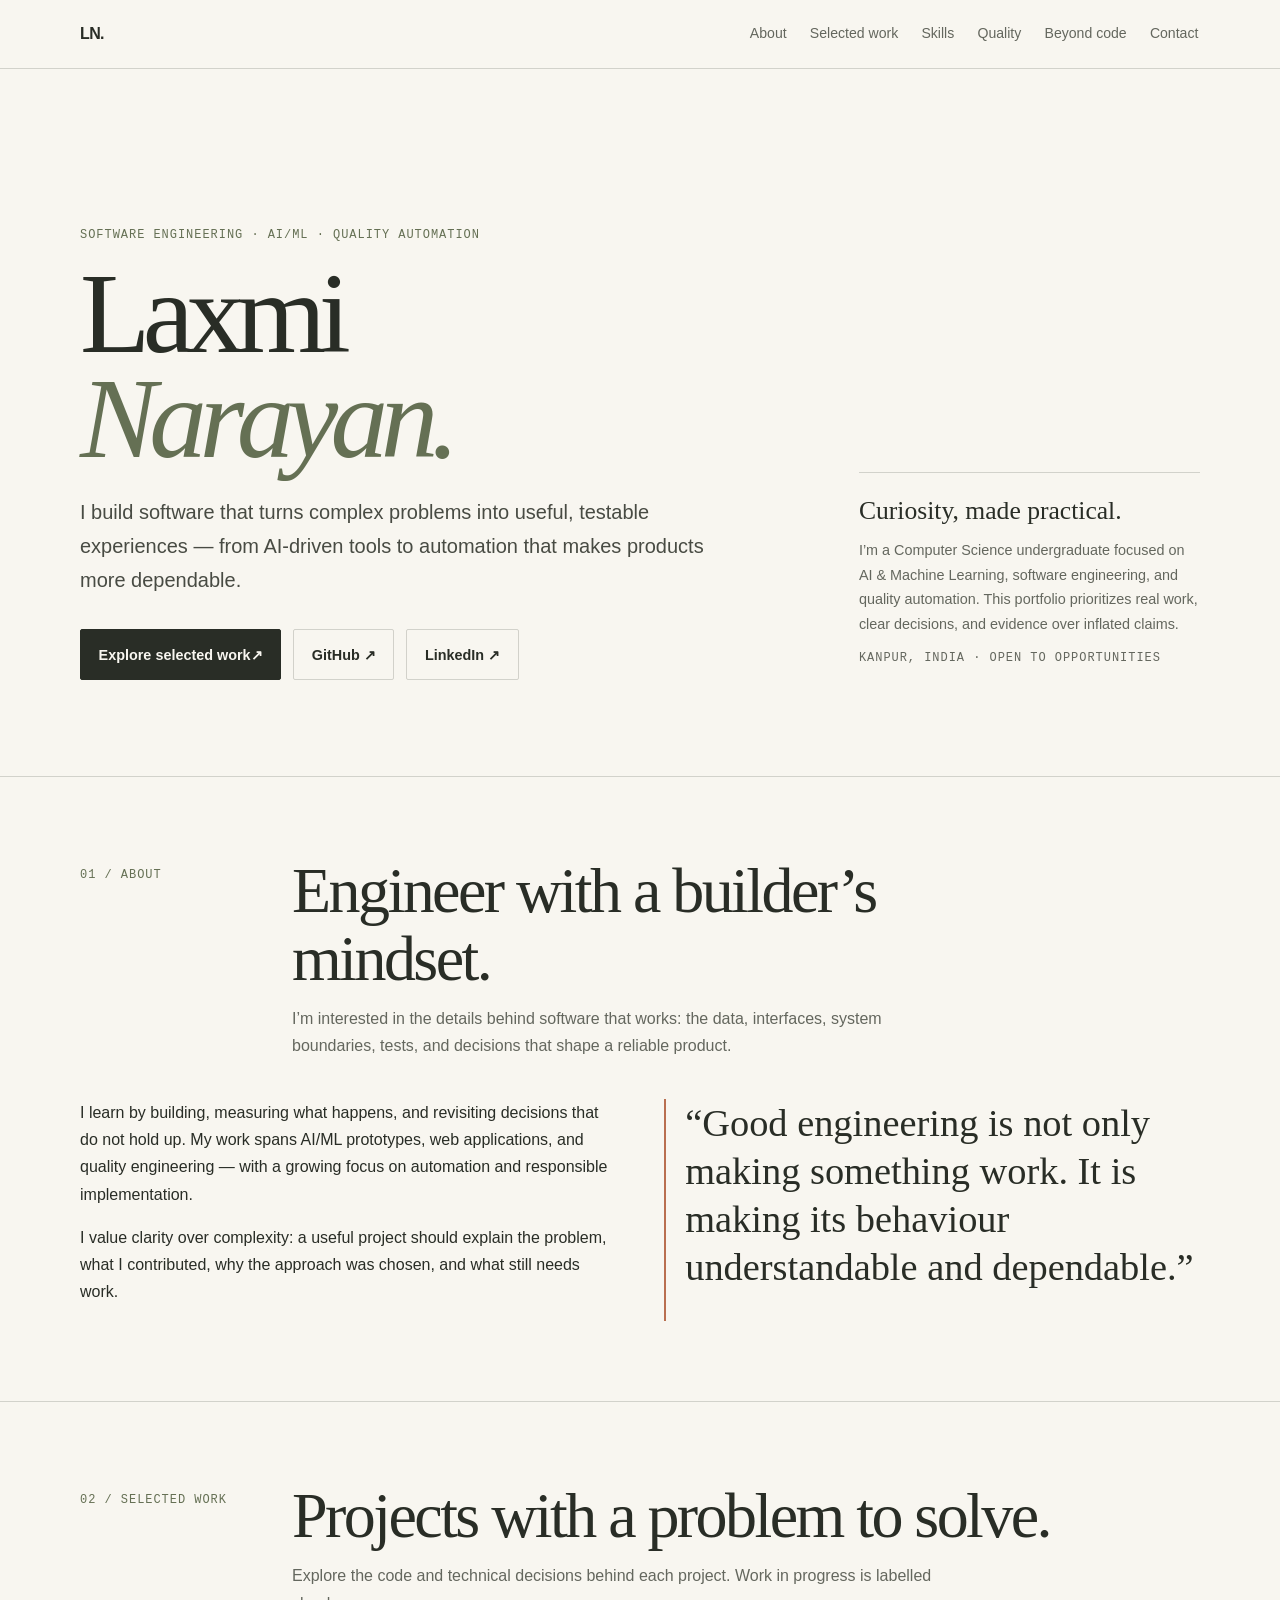
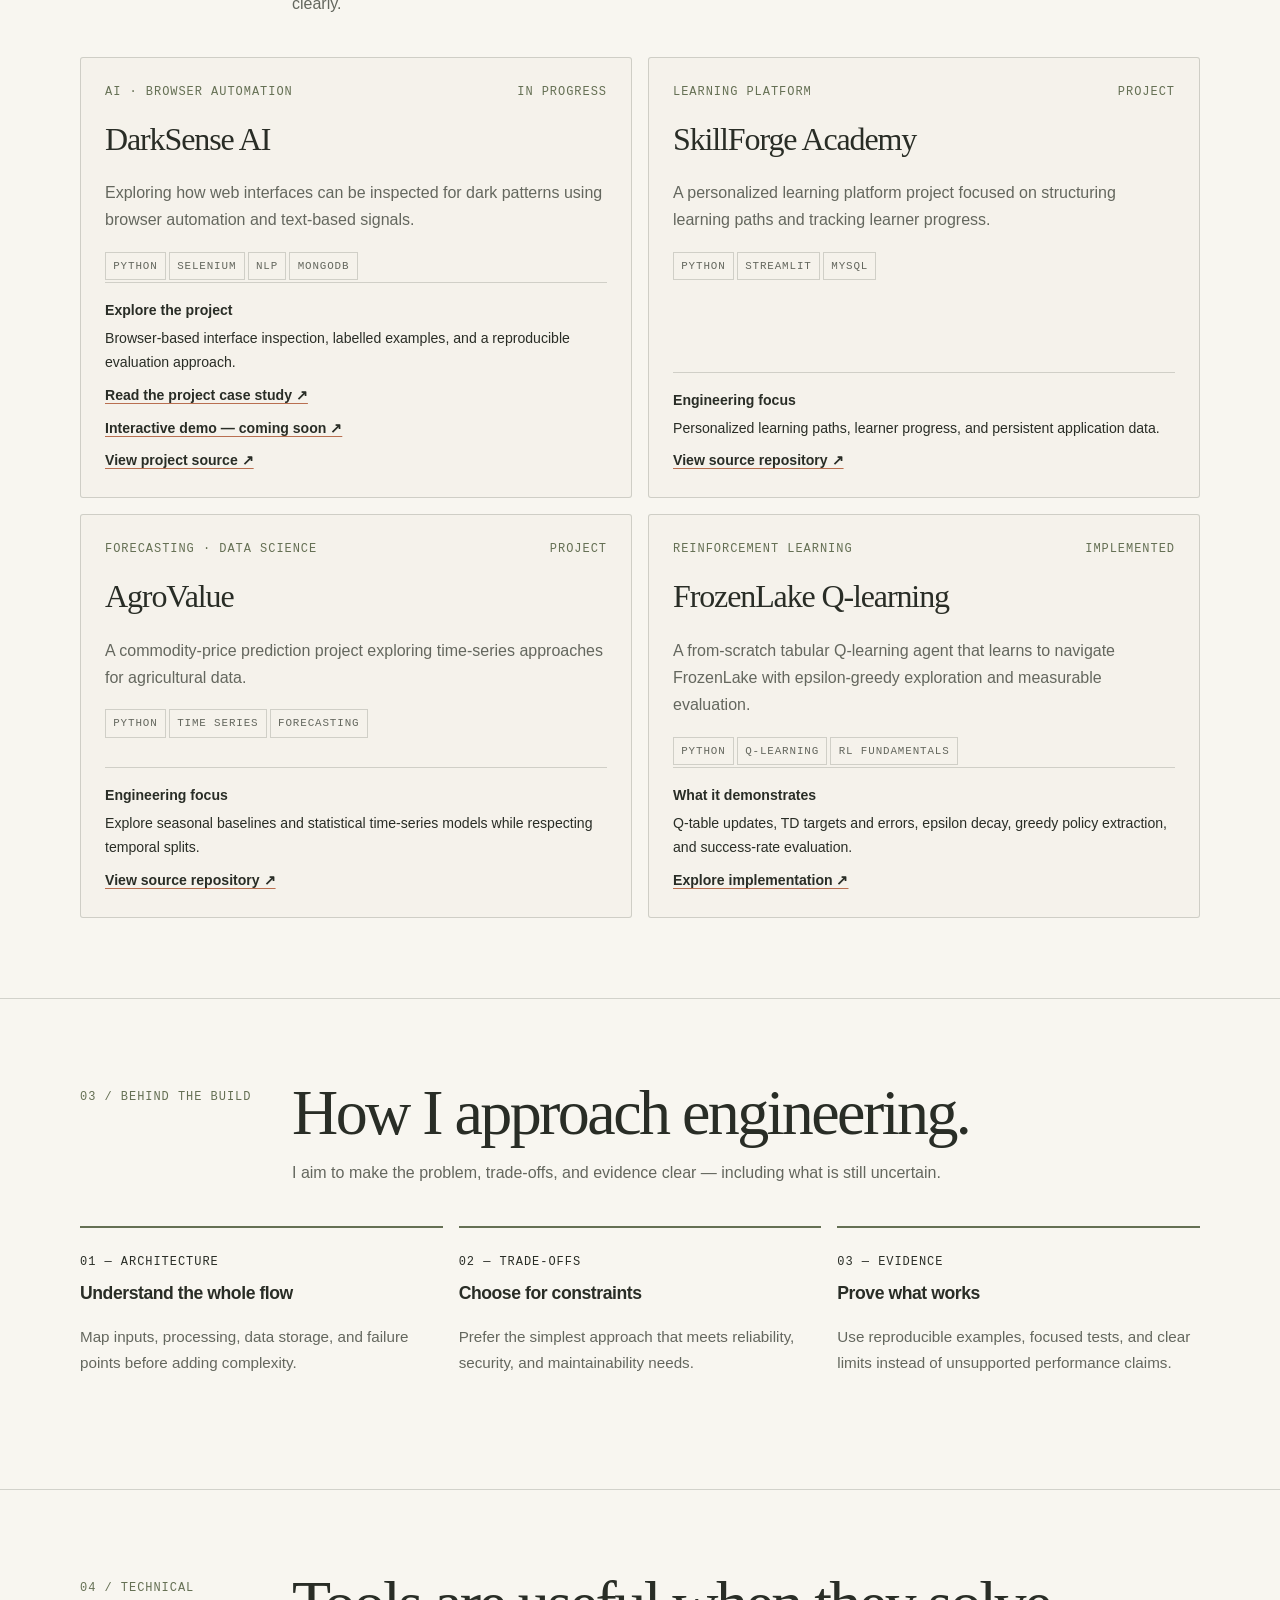
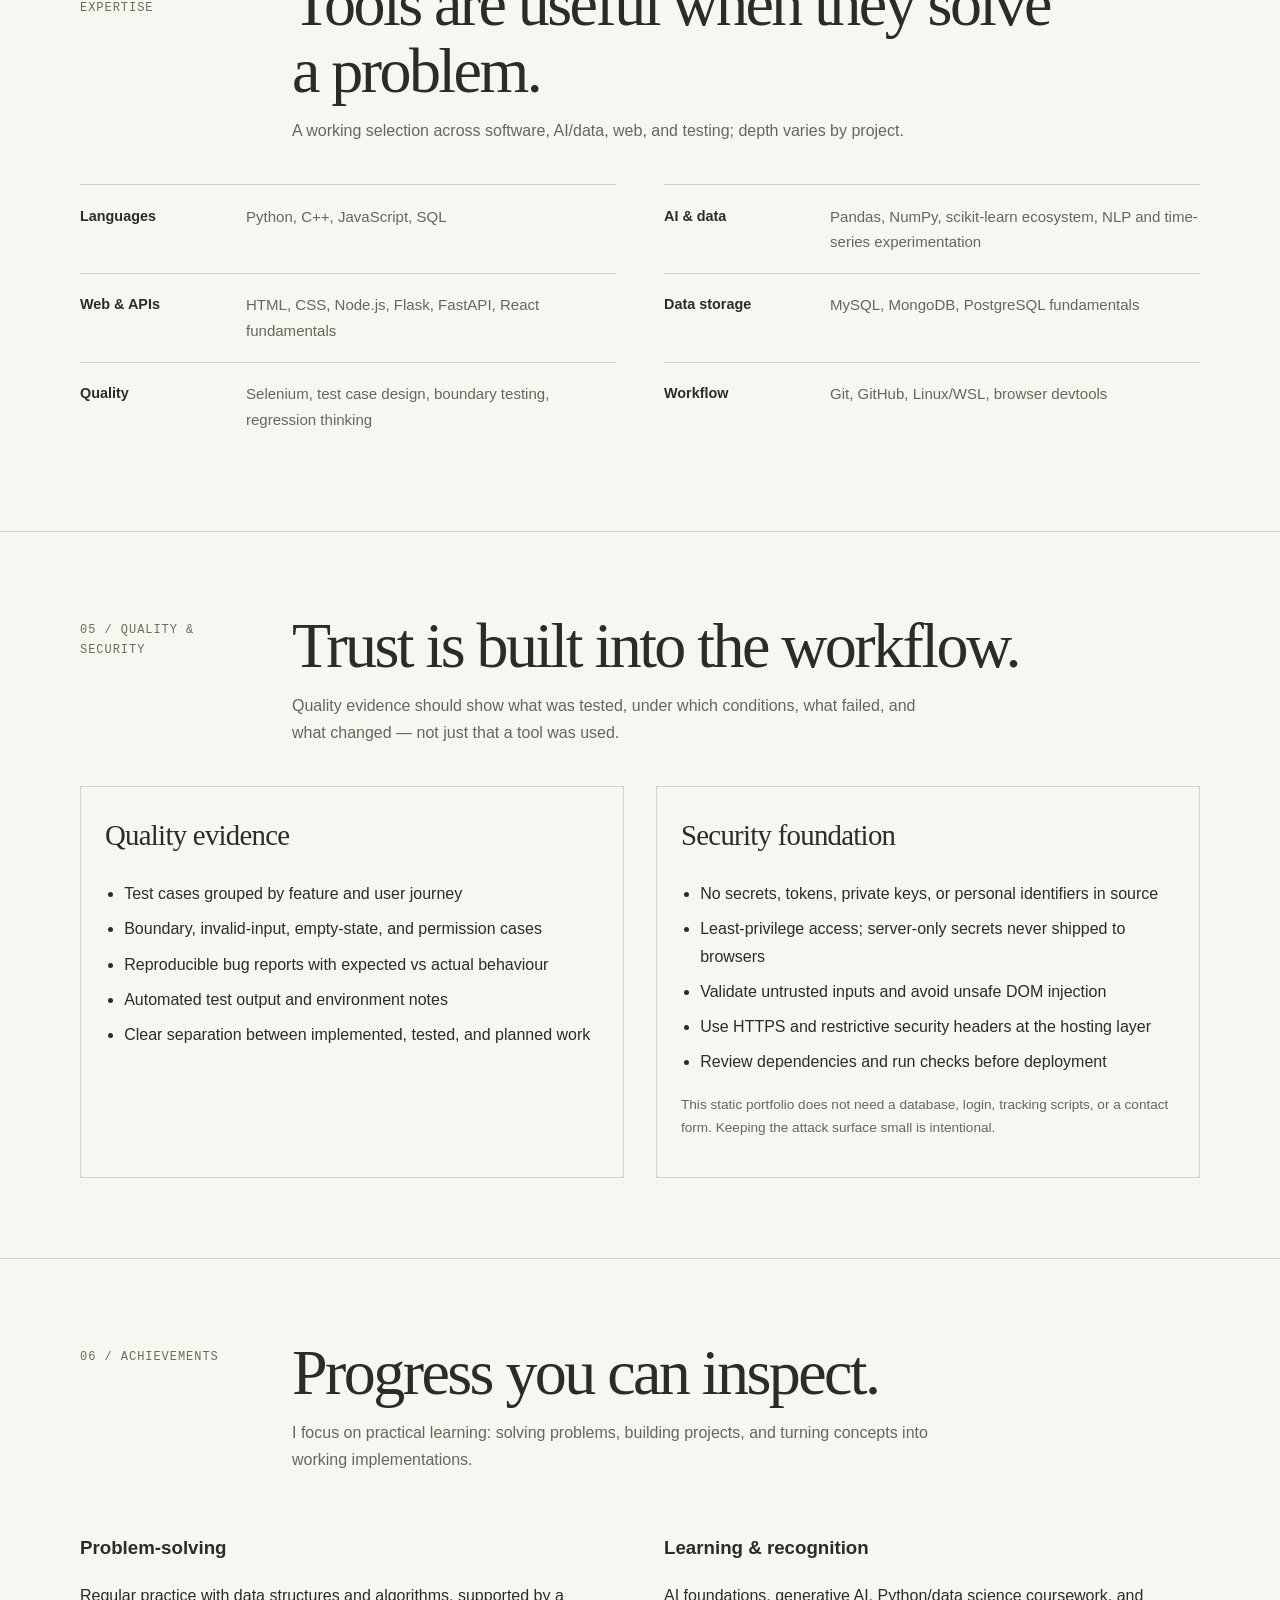
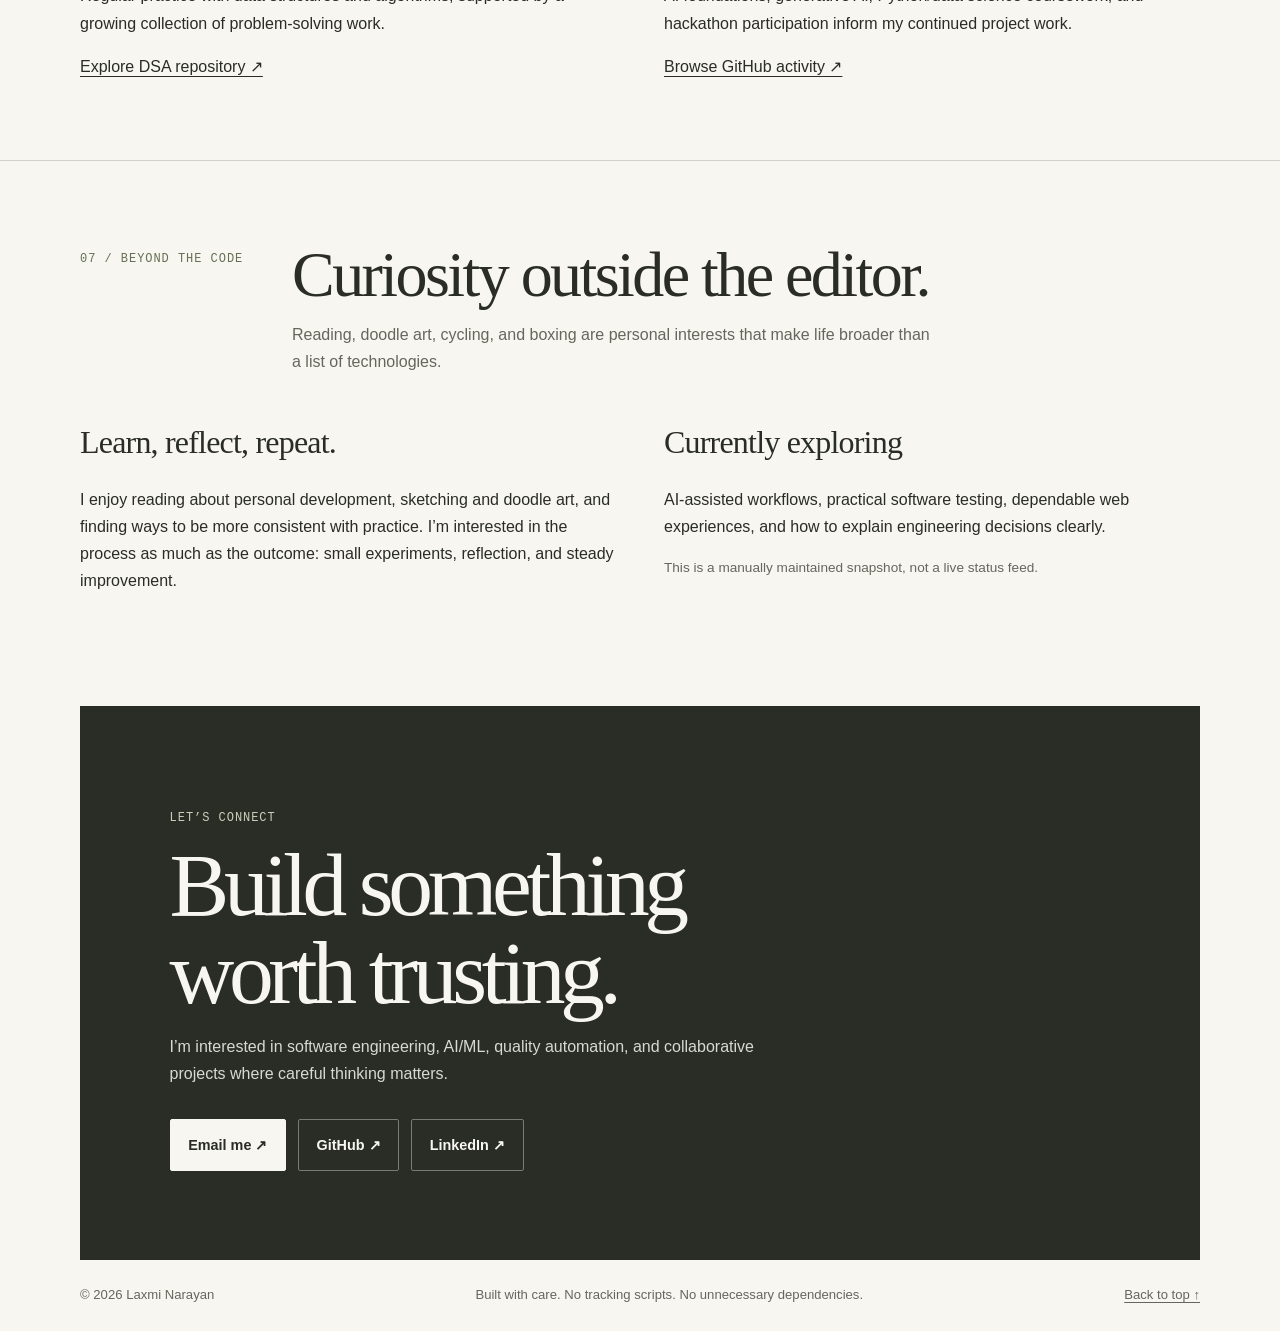
==== commit 5f7fe4f3: "Connect DarkSense demo and case study from portfolio" ====
--- a/index.html
+++ b/index.html
@@ -3,152 +3,37 @@
 <head>
 <meta charset="utf-8">
 <meta name="viewport" content="width=device-width, initial-scale=1">
-<meta name="theme-color" content="#f4f1e8">
-<meta name="description" content="Laxmi Narayan — computer science undergraduate building thoughtful software, AI/ML projects, and quality automation.">
+<meta name="theme-color" content="#f8f6f0">
+<meta name="description" content="Laxmi Narayan — computer science undergraduate building thoughtful software, AI/ML systems, and quality automation.">
 <meta name="referrer" content="strict-origin-when-cross-origin">
 <meta http-equiv="Content-Security-Policy" content="default-src 'self'; script-src 'none'; object-src 'none'; base-uri 'none'; form-action 'self'; img-src 'self' data:; style-src 'self' 'unsafe-inline'; font-src 'self'; connect-src 'self'; upgrade-insecure-requests">
-<title>Laxmi Narayan — Thoughtful Software & Engineering</title>
+<title>Laxmi Narayan — Software, AI & Quality Engineering</title>
 <style>
-:root{
-  color-scheme:light;
-  --paper:#f4f1e8;--paper-light:#faf8f2;--paper-deep:#e8e4d8;
-  --ink:#262b25;--muted:#62675d;--moss:#596a4e;--moss-deep:#364333;
-  --persimmon:#b96043;--line:#d5d1c5;
-  --serif:Georgia,"Times New Roman",serif;
-  --sans:Inter,-apple-system,BlinkMacSystemFont,"Segoe UI",sans-serif;
-  --mono:"SFMono-Regular",Consolas,"Liberation Mono",monospace;
-  --max:1160px;
+:root{color-scheme:light;--paper:#f8f6f0;--sand:#eae7d9;--ink:#292d26;--muted:#64675e;--olive:#657054;--clay:#b96f50;--line:rgba(41,45,38,.18);--serif:Georgia,"Times New Roman",serif;--sans:Inter,-apple-system,BlinkMacSystemFont,"Segoe UI",sans-serif;--mono:"SFMono-Regular",Consolas,"Liberation Mono",monospace;--max:1120px}
+*{box-sizing:border-box}html{scroll-behavior:smooth;scroll-padding-top:5rem}body{margin:0;background:var(--paper);color:var(--ink);font-family:var(--sans);font-size:16px;line-height:1.7}a{color:inherit;text-underline-offset:.22em}a:hover{color:var(--olive)}a:focus-visible,summary:focus-visible{outline:3px solid var(--clay);outline-offset:4px}.skip{position:absolute;left:-9999px;top:1rem;background:var(--ink);color:white;padding:.7rem 1rem;z-index:10}.skip:focus{left:1rem}.wrap{width:min(var(--max),calc(100% - 3rem));margin-inline:auto}.topbar{position:sticky;top:0;z-index:5;background:rgba(248,246,240,.96);border-bottom:1px solid var(--line);backdrop-filter:blur(8px)}.nav{display:flex;justify-content:space-between;align-items:center;gap:1.5rem;min-height:68px}.wordmark{text-decoration:none;font-weight:700;letter-spacing:-.04em}.navlinks{display:flex;gap:1.25rem;flex-wrap:wrap;font-size:.88rem}.navlinks a{text-decoration:none;color:var(--muted)}.eyebrow,.meta,.tag,.num{font-family:var(--mono);text-transform:uppercase;letter-spacing:.08em;font-size:.75rem}.eyebrow{color:var(--olive)}.hero{padding:clamp(5rem,12vw,9rem) 0 6rem;display:grid;grid-template-columns:minmax(0,1.5fr) minmax(220px,.7fr);gap:3rem;align-items:end}.hero h1{font-family:var(--serif);font-size:clamp(3.6rem,9vw,7.5rem);line-height:.91;letter-spacing:-.065em;font-weight:400;margin:1rem 0 1.5rem;max-width:850px}.hero h1 em{font-weight:400;color:var(--olive)}.lead{font-size:clamp(1.05rem,2vw,1.25rem);max-width:650px;color:#484b43}.actions{display:flex;gap:.75rem;flex-wrap:wrap;margin-top:2rem}.button{display:inline-flex;align-items:center;justify-content:center;border:1px solid var(--ink);padding:.78rem 1.1rem;text-decoration:none;font-weight:600;font-size:.9rem;min-height:44px}.button.primary{background:var(--ink);color:var(--paper)}.button.primary:hover{background:var(--olive);border-color:var(--olive)}.button.secondary{border-color:var(--line)}.hero-note{border-top:1px solid var(--line);padding-top:1rem;color:var(--muted);font-size:.9rem}.hero-note strong{display:block;color:var(--ink);font-family:var(--serif);font-size:1.6rem;font-weight:400;margin-bottom:.35rem}.section{padding:5rem 0;border-top:1px solid var(--line)}.section-head{display:grid;grid-template-columns:180px 1fr;gap:2rem;margin-bottom:2.5rem}.section-head h2{font-family:var(--serif);font-weight:400;letter-spacing:-.04em;font-size:clamp(2.3rem,5vw,4rem);line-height:1.05;margin:0;max-width:760px}.section-head p{margin:.8rem 0 0;max-width:650px;color:var(--muted)}.num{color:var(--olive);padding-top:.5rem}.about-grid{display:grid;grid-template-columns:1fr 1fr;gap:3rem}.about-grid p{margin-top:0}.pullquote{font-family:var(--serif);font-size:clamp(1.7rem,3vw,2.5rem);line-height:1.25;border-left:2px solid var(--clay);padding-left:1.2rem;margin:0}.cards{display:grid;grid-template-columns:repeat(2,minmax(0,1fr));gap:1rem}.project{border:1px solid var(--line);padding:1.5rem;display:flex;flex-direction:column;min-height:290px;background:rgba(234,231,217,.25)}.project-top{display:flex;justify-content:space-between;gap:1rem;align-items:start}.project h3{font-family:var(--serif);font-size:2rem;font-weight:400;letter-spacing:-.035em;margin:.6rem 0}.project p{color:var(--muted);margin:.2rem 0 1rem}.project .proof{margin-top:auto;padding-top:1rem;border-top:1px solid var(--line);font-size:.88rem}.project .proof strong{display:block;color:var(--ink);margin-bottom:.25rem}.tag{display:inline-block;border:1px solid var(--line);padding:.25rem .45rem;margin:.15rem .2rem .15rem 0;color:var(--muted);font-size:.68rem}.status{color:var(--olive);white-space:nowrap}.build-grid{display:grid;grid-template-columns:repeat(3,1fr);gap:1rem}.build-card{border-top:2px solid var(--olive);padding:1.1rem 0}.build-card h3{font-size:1.1rem;margin:.4rem 0}.build-card p{color:var(--muted);font-size:.95rem}.skills{display:grid;grid-template-columns:repeat(2,1fr);gap:0 3rem}.skill-row{display:grid;grid-template-columns:150px 1fr;gap:1rem;padding:1.15rem 0;border-top:1px solid var(--line)}.skill-row h3{font-size:.9rem;margin:0}.skill-row p{margin:0;color:var(--muted);font-size:.94rem}.evidence{display:grid;grid-template-columns:1fr 1fr;gap:2rem}.evidence-block{border:1px solid var(--line);padding:1.5rem}.evidence-block h3{font-family:var(--serif);font-size:1.8rem;font-weight:400;margin:0 0 .7rem}.evidence-block p{color:var(--muted)}.plain-list{padding-left:1.2rem;margin-bottom:0}.plain-list li{padding:.25rem 0}.personal{display:grid;grid-template-columns:1fr 1fr;gap:3rem;align-items:start}.personal h3{font-family:var(--serif);font-size:2rem;font-weight:400;margin:0 0 .5rem}.contact{background:var(--ink);color:var(--paper);padding:clamp(3rem,7vw,6rem);margin-top:1rem}.contact .eyebrow{color:#c9d0b9}.contact h2{font-family:var(--serif);font-weight:400;font-size:clamp(3rem,7vw,6rem);letter-spacing:-.06em;line-height:.98;margin:.8rem 0 1rem}.contact p{color:#d8d9d1;max-width:600px}.contact a{color:var(--paper)}.contact .button{border-color:#777b70}.contact .button.primary{background:var(--paper);color:var(--ink);border-color:var(--paper)}footer{padding:1.5rem 0;display:flex;justify-content:space-between;gap:1rem;color:var(--muted);font-size:.82rem}.small{font-size:.85rem;color:var(--muted)}.rule{border:0;border-top:1px solid var(--line);margin:1.5rem 0}
+@media(max-width:760px){.wrap{width:min(100% - 2rem,var(--max))}.nav{align-items:flex-start;padding:.85rem 0;flex-direction:column;gap:.4rem}.navlinks{gap:.85rem}.hero{grid-template-columns:1fr;gap:2rem;padding:5rem 0 4rem}.hero-note{max-width:500px}.section{padding:3.5rem 0}.section-head{grid-template-columns:1fr;gap:.5rem}.about-grid,.cards,.evidence,.personal{grid-template-columns:1fr;gap:1.25rem}.build-grid{grid-template-columns:1fr}.skills{grid-template-columns:1fr}.skill-row{grid-template-columns:120px 1fr}.project{min-height:0}footer{flex-direction:column}}@media(prefers-reduced-motion:reduce){html{scroll-behavior:auto}*,*::before,*::after{animation-duration:.01ms!important;animation-iteration-count:1!important;transition-duration:.01ms!important}}
+
+/* UI/UX refinements: clearer interaction states, responsive navigation, and more legible project cards. */
+.navlinks a{padding:.35rem .1rem;min-height:44px;display:inline-flex;align-items:center}
+.button{border-radius:2px;transition:background-color .18s ease,border-color .18s ease,color .18s ease}
+.button.secondary:hover{border-color:var(--olive);color:var(--olive)}
+.project{border-radius:3px;transition:border-color .18s ease,background-color .18s ease,transform .18s ease}
+.project:hover{border-color:rgba(101,112,84,.6);background:rgba(234,231,217,.48);transform:translateY(-2px)}
+.project .proof a{display:inline-block;margin-top:.55rem;font-weight:650;text-decoration-thickness:1px;text-decoration-color:var(--clay);text-underline-offset:.24em}
+.project .proof a:hover{text-decoration-color:currentColor}
+.build-card h3,.evidence-block h3,.personal h3{letter-spacing:-.025em}
+.contact .button:not(.primary):hover{background:rgba(248,246,240,.1);border-color:var(--paper)}
+@media(max-width:760px){
+  .topbar{position:sticky}
+  .nav{gap:.2rem}
+  .navlinks{width:100%;column-gap:1rem;row-gap:.15rem}
+  .navlinks a{font-size:.84rem}
+  .hero{padding-top:4rem}
+  .section-head{margin-bottom:1.8rem}
+  .project{padding:1.2rem}
+  .contact{width:calc(100% - 2rem)}
 }
-*{box-sizing:border-box}
-html{scroll-behavior:smooth;scroll-padding-top:5.5rem}
-body{margin:0;background:var(--paper);color:var(--ink);font-family:var(--sans);font-size:16px;line-height:1.7}
-a{color:inherit;text-underline-offset:.22em}
-a:hover{color:var(--moss)}
-a:focus-visible,summary:focus-visible{outline:3px solid var(--persimmon);outline-offset:4px}
-.skip{position:absolute;left:-9999px;top:1rem;background:var(--ink);color:white;padding:.7rem 1rem;z-index:20}
-.skip:focus{left:1rem}
-.wrap{width:min(var(--max),calc(100% - 3.5rem));margin-inline:auto}
-.topbar{position:sticky;top:0;z-index:5;background:rgba(244,241,232,.97);border-bottom:1px solid var(--line)}
-.nav{display:flex;justify-content:space-between;align-items:center;gap:1.5rem;min-height:70px}
-.wordmark{font-family:var(--serif);font-size:1.5rem;letter-spacing:-.07em;font-weight:700;text-decoration:none}
-.wordmark span{color:var(--persimmon)}
-.navlinks{display:flex;gap:1.2rem;flex-wrap:wrap;font-size:.84rem}
-.navlinks a{min-height:44px;display:inline-flex;align-items:center;text-decoration:none;color:var(--muted);border-bottom:1px solid transparent}
-.navlinks a:hover{color:var(--ink);border-color:var(--persimmon)}
-.eyebrow,.meta,.tag,.num,.micro{font-family:var(--mono);text-transform:uppercase;letter-spacing:.09em;font-size:.72rem}
-.eyebrow{color:var(--moss);margin:0}
-.hero{display:grid;grid-template-columns:minmax(0,1.15fr) minmax(300px,.85fr);gap:clamp(2rem,7vw,6rem);align-items:center;padding:clamp(4.5rem,10vw,8.5rem) 0 clamp(4rem,8vw,6.5rem);border-bottom:1px solid var(--line)}
-.hero h1{font-family:var(--serif);font-size:clamp(4.4rem,10vw,8.4rem);line-height:.83;letter-spacing:-.085em;font-weight:400;margin:1.3rem 0 1.6rem}
-.hero h1 em{font-weight:400;color:var(--moss);padding-left:.12em}
-.lead{font-size:clamp(1.05rem,1.7vw,1.23rem);line-height:1.75;max-width:600px;color:#464c42;margin:0}
-.actions{display:flex;gap:.7rem;flex-wrap:wrap;margin-top:1.8rem}
-.button{display:inline-flex;align-items:center;justify-content:center;gap:.5rem;border:1px solid var(--ink);padding:.72rem 1rem;text-decoration:none;font-weight:650;font-size:.86rem;min-height:46px;transition:background-color .18s ease,border-color .18s ease,color .18s ease}
-.button.primary{background:var(--ink);color:var(--paper-light)}
-.button.primary:hover{background:var(--moss-deep);border-color:var(--moss-deep)}
-.button.secondary{border-color:#aaa99c}
-.button.secondary:hover{border-color:var(--ink);background:var(--paper-deep);color:var(--ink)}
-.hero-note{border-left:2px solid var(--persimmon);padding:.25rem 0 .25rem 1.5rem;max-width:430px}
-.hero-note strong{display:block;font-family:var(--serif);font-size:clamp(1.7rem,3vw,2.3rem);font-weight:400;line-height:1.18;letter-spacing:-.035em;margin-bottom:.8rem}
-.hero-note p{color:var(--muted);margin:.6rem 0 0}
-.hero-note .meta{font-size:.68rem}
-.hero-mark{display:flex;align-items:center;gap:.8rem;margin-top:1.5rem;color:var(--moss)}
-.hero-mark svg{width:35px;height:35px;flex:none}
-.section{padding:clamp(4rem,7vw,6.3rem) 0;border-bottom:1px solid var(--line)}
-.section-head{display:grid;grid-template-columns:165px 1fr;gap:2rem;margin-bottom:2.5rem}
-.num{color:var(--persimmon);padding-top:.55rem}
-.section-head h2{font-family:var(--serif);font-size:clamp(2.45rem,5.5vw,4.5rem);font-weight:400;line-height:1;letter-spacing:-.055em;margin:0;max-width:820px}
-.section-head p{color:var(--muted);max-width:640px;margin:.9rem 0 0}
-.about-grid{display:grid;grid-template-columns:1fr 1fr;gap:clamp(2rem,7vw,6rem)}
-.about-grid p{margin-top:0;max-width:620px}
-.pullquote{font-family:var(--serif);font-size:clamp(1.8rem,3vw,2.65rem);line-height:1.25;margin:0;padding-left:1.4rem;border-left:2px solid var(--moss);max-width:570px}
-.cards{display:grid;grid-template-columns:repeat(2,minmax(0,1fr));gap:1.1rem}
-.project{min-width:0;display:flex;flex-direction:column;background:var(--paper-light);border:1px solid var(--line);padding:1rem;min-height:440px}
-.project:nth-child(even){margin-top:2.2rem}
-.project-visual{height:190px;display:flex;align-items:center;justify-content:center;overflow:hidden;margin-bottom:1.2rem;background:var(--paper-deep)}
-.project-visual svg{width:100%;height:100%;display:block}
-.project-top{display:flex;justify-content:space-between;align-items:start;gap:.8rem}
-.project h3{font-family:var(--serif);font-size:clamp(1.8rem,3vw,2.4rem);font-weight:400;letter-spacing:-.045em;line-height:1.08;margin:.5rem 0}
-.project p{color:var(--muted);margin:.25rem 0 1rem;max-width:54ch}
-.project .proof{border-top:1px solid var(--line);padding-top:1rem;margin-top:auto;font-size:.88rem}
-.project .proof strong{display:block;color:var(--ink);margin-bottom:.25rem}
-.project .proof a{display:inline-flex;align-items:center;min-height:44px;margin-top:.35rem;font-weight:650;text-decoration-thickness:1px;text-decoration-color:var(--persimmon);text-underline-offset:.24em}
-.project .proof a:hover{text-decoration-color:currentColor}
-.tag{display:inline-block;border:1px solid var(--line);padding:.27rem .45rem;margin:.15rem .2rem .15rem 0;color:var(--muted);font-size:.65rem;letter-spacing:.06em}
-.status{color:var(--moss);white-space:nowrap}
-.build-grid{display:grid;grid-template-columns:repeat(3,1fr);gap:2rem}
-.build-card{border-top:2px solid var(--moss);padding:1.1rem 0}
-.build-card h3{font-family:var(--serif);font-size:1.7rem;font-weight:400;letter-spacing:-.035em;margin:.5rem 0}
-.build-card p{color:var(--muted);font-size:.95rem;max-width:34ch}
-.skills{display:grid;grid-template-columns:repeat(2,minmax(0,1fr));gap:0 4rem}
-.skill-row{display:grid;grid-template-columns:135px 1fr;gap:1rem;padding:1.2rem 0;border-top:1px solid var(--line)}
-.skill-row h3{font-size:.88rem;margin:0}
-.skill-row p{margin:0;color:var(--muted);font-size:.94rem}
-.evidence{display:grid;grid-template-columns:1fr 1fr;gap:1rem}
-.evidence-block{padding:1.5rem 1.6rem;background:var(--paper-deep)}
-.evidence-block h3{font-family:var(--serif);font-size:2rem;font-weight:400;letter-spacing:-.04em;margin:0 0 .7rem}
-.evidence-block p{color:var(--muted)}
-.plain-list{padding-left:1.2rem;margin-bottom:0}
-.plain-list li{padding:.28rem 0}
-.personal{display:grid;grid-template-columns:1fr 1fr;gap:clamp(2rem,7vw,6rem);align-items:start}
-.personal h3{font-family:var(--serif);font-size:2.1rem;font-weight:400;letter-spacing:-.04em;margin:0 0 .5rem}
-.contact{background:var(--moss-deep);color:var(--paper-light);padding:clamp(3rem,7vw,6rem);margin:1rem auto 2rem;position:relative;overflow:hidden}
-.contact .eyebrow{color:#d2d8c7}
-.contact h2{font-family:var(--serif);font-size:clamp(3.3rem,8vw,6.8rem);font-weight:400;line-height:.94;letter-spacing:-.07em;margin:.8rem 0 1rem}
-.contact p{color:#e0e2d8;max-width:600px}
-.contact a{color:var(--paper-light)}
-.contact .button{border-color:#87917d}
-.contact .button.primary{background:var(--paper-light);color:var(--moss-deep);border-color:var(--paper-light)}
-.contact .button.primary:hover{background:#e2e7da;border-color:#e2e7da}
-.contact .button:not(.primary):hover{background:rgba(250,248,242,.1);border-color:var(--paper-light)}
-footer{display:flex;justify-content:space-between;align-items:center;gap:1rem;padding:1.4rem 0 2rem;color:var(--muted);font-size:.8rem}
-footer a{display:inline-flex;align-items:center;min-height:44px}
-.small{font-size:.85rem;color:var(--muted)}
-@media(max-width:900px){
- .wrap{width:min(var(--max),calc(100% - 2.5rem))}
- .hero{grid-template-columns:minmax(0,1.1fr) minmax(250px,.9fr);gap:2.5rem}
- .hero h1{font-size:clamp(4rem,9vw,6.5rem)}
- .section-head{grid-template-columns:130px 1fr;gap:1.4rem}
- .project-visual{height:165px}
- .project{min-height:460px}
- .project:nth-child(even){margin-top:1.5rem}
-}
-@media(max-width:680px){
- html{scroll-padding-top:1rem}
- .wrap{width:calc(100% - 2rem)}
- .nav{align-items:flex-start;flex-direction:column;gap:.2rem;padding:.65rem 0}
- .navlinks{width:100%;gap:.1rem .85rem}
- .navlinks a{font-size:.8rem}
- .hero{grid-template-columns:1fr;gap:2.2rem;padding:4.3rem 0 3.5rem}
- .hero h1{font-size:clamp(4.4rem,18vw,6.8rem)}
- .hero-note{max-width:520px}
- .section{padding:3.7rem 0}
- .section-head{grid-template-columns:1fr;gap:.4rem;margin-bottom:1.8rem}
- .section-head h2{font-size:clamp(2.6rem,11vw,4rem)}
- .about-grid,.cards,.build-grid,.skills,.evidence,.personal{grid-template-columns:1fr;gap:1.2rem}
- .project{min-height:0;padding:.85rem}
- .project:nth-child(even){margin-top:0}
- .project-visual{height:180px}
- .skill-row{grid-template-columns:105px 1fr;gap:.8rem}
- .contact{width:calc(100% - 2rem);padding:2.2rem 1.3rem}
- .contact h2{font-size:clamp(3.2rem,13vw,5rem)}
- footer{align-items:flex-start;flex-direction:column;gap:.3rem}
-}
-@media(prefers-reduced-motion:reduce){
- html{scroll-behavior:auto}
- *,*::before,*::after{animation-duration:.01ms!important;animation-iteration-count:1!important;transition-duration:.01ms!important;scroll-behavior:auto!important}
-}
-
-/* Project-specific process notes replace decorative artwork: each visual now explains the work. */
-.project-map{min-height:126px;padding:1rem 1.05rem;margin-bottom:1.1rem;background:var(--paper-deep);display:flex;flex-direction:column;justify-content:space-between}
-.map-kicker{font-family:var(--mono);font-size:.66rem;letter-spacing:.1em;text-transform:uppercase;color:var(--moss);margin:0 0 .8rem}
-.map-steps{display:grid;grid-template-columns:repeat(3,minmax(0,1fr));gap:.45rem;list-style:none;padding:0;margin:0}
-.map-steps li{min-width:0;border-top:1px solid #b9b8a9;padding-top:.45rem;font-size:.78rem;line-height:1.35;font-weight:600}
-.map-steps li span{display:block;font-family:var(--mono);font-size:.64rem;font-weight:400;color:var(--persimmon);margin-bottom:.25rem}
-.project{min-height:405px}
-.project:nth-child(even){margin-top:1.5rem}
-.hero .lead{max-width:580px}
-@media(max-width:900px){.project{min-height:425px}.project-map{min-height:140px}}
-@media(max-width:680px){.project{min-height:0}.project:nth-child(even){margin-top:0}.project-map{min-height:120px}.map-steps{gap:.35rem}.map-steps li{font-size:.75rem}}
+@media(hover:none){.project:hover{transform:none}}@media(prefers-reduced-motion:reduce){.button,.project{transition:none}.project:hover{transform:none}}
 
 </style>
 </head>
@@ -156,28 +41,13 @@
 <a class="skip" href="#main">Skip to content</a>
 <header class="topbar"><div class="wrap nav"><a class="wordmark" href="#top" aria-label="Laxmi Narayan home">LN<span aria-hidden="true">.</span></a><nav class="navlinks" aria-label="Main navigation"><a href="#about">About</a><a href="#work">Selected work</a><a href="#skills">Skills</a><a href="#quality">Quality</a><a href="#notes">Beyond code</a><a href="#contact">Contact</a></nav></div></header>
 <main id="main">
-<section class="wrap hero" id="top">
-<div><p class="eyebrow">Software engineering · AI/ML · Quality automation</p><h1>Laxmi<br><em>Narayan.</em></h1><p class="lead">I work across AI/ML prototypes, software engineering, and quality automation — with a focus on making systems understandable, testable, and useful.</p><div class="actions"><a class="button primary" href="#work">Explore selected work <span aria-hidden="true">↗</span></a><a class="button secondary" href="https://github.com/laxmi-narayan-87" target="_blank" rel="noopener noreferrer">GitHub ↗</a><a class="button secondary" href="https://www.linkedin.com/in/laxmi-narayan-944205289" target="_blank" rel="noopener noreferrer">LinkedIn ↗</a></div></div>
-<aside class="hero-note"><strong>Curiosity, applied carefully.</strong><p>I’m a Computer Science undergraduate exploring how useful software is built: by asking clear questions, testing assumptions, and improving the details that matter.</p><p class="meta">Kanpur, India · Open to opportunities</p><div class="hero-mark"><svg viewBox="0 0 40 40" aria-hidden="true"><circle cx="20" cy="20" r="16" fill="none" stroke="currentColor"/><path d="M10 22L17 28L30 12" fill="none" stroke="currentColor" stroke-width="1.8"/><circle cx="30" cy="12" r="2.5" fill="#b96043"/></svg><span class="micro">Learn · Build · Refine</span></div></aside>
-</section>
+<section class="wrap hero" id="top"><div><p class="eyebrow">Software engineering · AI/ML · Quality automation</p><h1>Laxmi<br><em>Narayan.</em></h1><p class="lead">I build software that turns complex problems into useful, testable experiences — from AI-driven tools to automation that makes products more dependable.</p><div class="actions"><a class="button primary" href="#work">Explore selected work <span aria-hidden="true">↗</span></a><a class="button secondary" href="https://github.com/laxmi-narayan-87" target="_blank" rel="noopener noreferrer">GitHub ↗</a><a class="button secondary" href="https://www.linkedin.com/in/laxmi-narayan-944205289" target="_blank" rel="noopener noreferrer">LinkedIn ↗</a></div></div><aside class="hero-note"><strong>Curiosity, made practical.</strong>I’m a Computer Science undergraduate focused on AI & Machine Learning, software engineering, and quality automation. This portfolio prioritizes real work, clear decisions, and evidence over inflated claims.<p class="meta">Kanpur, India · Open to opportunities</p></aside></section>
 <section class="section" id="about"><div class="wrap"><div class="section-head"><div class="num">01 / About</div><div><h2>Engineer with a builder’s mindset.</h2><p>I’m interested in the details behind software that works: the data, interfaces, system boundaries, tests, and decisions that shape a reliable product.</p></div></div><div class="about-grid"><div><p>I learn by building, measuring what happens, and revisiting decisions that do not hold up. My work spans AI/ML prototypes, web applications, and quality engineering — with a growing focus on automation and responsible implementation.</p><p>I value clarity over complexity: a useful project should explain the problem, what I contributed, why the approach was chosen, and what still needs work.</p></div><blockquote class="pullquote">“Good engineering is not only making something work. It is making its behaviour understandable and dependable.”</blockquote></div></div></section>
 <section class="section" id="work"><div class="wrap"><div class="section-head"><div class="num">02 / Selected work</div><div><h2>Projects with a problem to solve.</h2><p>Explore the code and technical decisions behind each project. Work in progress is labelled clearly.</p></div></div><div class="cards">
-<article class="project"><div class="project-map" aria-label="DarkSense AI workflow concept">
-  <p class="map-kicker">Exploration flow</p>
-  <ol class="map-steps"><li><span>01</span>Inspect interface</li><li><span>02</span>Review signals</li><li><span>03</span>Evaluate labels</li></ol>
-</div><div class="project-top"><span class="eyebrow">AI · Browser automation</span><span class="meta status">In progress</span></div><h3>DarkSense AI</h3><p>Exploring how web interfaces can be inspected for dark patterns using browser automation and text-based signals.</p><div><span class="tag">Python</span><span class="tag">Selenium</span><span class="tag">NLP</span><span class="tag">MongoDB</span></div><div class="proof"><strong>Current focus</strong>Browser-based interface inspection, labelled examples, and a reproducible evaluation approach.<br><a href="https://github.com/laxmi-narayan-87" target="_blank" rel="noopener noreferrer">Browse public repositories ↗</a></div></article>
-<article class="project"><div class="project-map" aria-label="SkillForge Academy learning flow">
-  <p class="map-kicker">Learning flow</p>
-  <ol class="map-steps"><li><span>01</span>Choose a path</li><li><span>02</span>Practice skills</li><li><span>03</span>Track progress</li></ol>
-</div><div class="project-top"><span class="eyebrow">Learning platform</span><span class="meta status">Project</span></div><h3>SkillForge Academy</h3><p>A personalized learning platform project focused on structuring learning paths and tracking learner progress.</p><div><span class="tag">Python</span><span class="tag">Streamlit</span><span class="tag">MySQL</span></div><div class="proof"><strong>Engineering focus</strong>Personalized learning paths, learner progress, and persistent application data.<br><a href="https://github.com/laxmi-narayan-87/skillforge-academy-" target="_blank" rel="noopener noreferrer">View source repository ↗</a></div></article>
-<article class="project"><div class="project-map" aria-label="AgroValue forecasting workflow">
-  <p class="map-kicker">Forecasting flow</p>
-  <ol class="map-steps"><li><span>01</span>Historical prices</li><li><span>02</span>Temporal split</li><li><span>03</span>Forecast</li></ol>
-</div><div class="project-top"><span class="eyebrow">Forecasting · Data science</span><span class="meta status">Project</span></div><h3>AgroValue</h3><p>A commodity-price prediction project exploring time-series approaches for agricultural data.</p><div><span class="tag">Python</span><span class="tag">Time series</span><span class="tag">Forecasting</span></div><div class="proof"><strong>Engineering focus</strong>Explore seasonal baselines and statistical time-series models while respecting temporal splits.<br><a href="https://github.com/laxmi-narayan-87/AgroValue" target="_blank" rel="noopener noreferrer">View source repository ↗</a></div></article>
-<article class="project"><div class="project-map" aria-label="FrozenLake Q-learning loop">
-  <p class="map-kicker">Agent loop</p>
-  <ol class="map-steps"><li><span>01</span>Explore states</li><li><span>02</span>Update Q-table</li><li><span>03</span>Evaluate policy</li></ol>
-</div><div class="project-top"><span class="eyebrow">Reinforcement learning</span><span class="meta status">Implemented</span></div><h3>FrozenLake Q-learning</h3><p>A from-scratch tabular Q-learning agent that learns to navigate FrozenLake with epsilon-greedy exploration and measurable evaluation.</p><div><span class="tag">Python</span><span class="tag">Q-learning</span><span class="tag">RL fundamentals</span></div><div class="proof"><strong>What it demonstrates</strong>Q-table updates, TD targets and errors, epsilon decay, greedy policy extraction, and success-rate evaluation.<br><a href="https://github.com/laxmi-narayan-87/q-learning-on-frozenlake-from-scratch" target="_blank" rel="noopener noreferrer">Explore implementation ↗</a></div></article>
+<article class="project"><div class="project-top"><span class="eyebrow">AI · Browser automation</span><span class="meta status">In progress</span></div><h3>DarkSense AI</h3><p>Exploring how web interfaces can be inspected for dark patterns using browser automation and text-based signals.</p><div><span class="tag">Python</span><span class="tag">Selenium</span><span class="tag">NLP</span><span class="tag">MongoDB</span></div><div class="proof"><strong>Explore the project</strong>Browser-based interface inspection, labelled examples, and a reproducible evaluation approach.<br><a href="https://cl-port-darksense.vercel.app/" target="_blank" rel="noopener noreferrer">Read the project case study ↗</a><br><a href="https://cl-port-darksense.vercel.app/demo.html" target="_blank" rel="noopener noreferrer">Interactive demo — coming soon ↗</a><br><a href="https://github.com/laxmi-narayan-87/CL-PORT/tree/main/darksense" target="_blank" rel="noopener noreferrer">View project source ↗</a></div></article>
+<article class="project"><div class="project-top"><span class="eyebrow">Learning platform</span><span class="meta status">Project</span></div><h3>SkillForge Academy</h3><p>A personalized learning platform project focused on structuring learning paths and tracking learner progress.</p><div><span class="tag">Python</span><span class="tag">Streamlit</span><span class="tag">MySQL</span></div><div class="proof"><strong>Engineering focus</strong>Personalized learning paths, learner progress, and persistent application data.<br><a href="https://github.com/laxmi-narayan-87/skillforge-academy-" target="_blank" rel="noopener noreferrer">View source repository ↗</a></div></article>
+<article class="project"><div class="project-top"><span class="eyebrow">Forecasting · Data science</span><span class="meta status">Project</span></div><h3>AgroValue</h3><p>A commodity-price prediction project exploring time-series approaches for agricultural data.</p><div><span class="tag">Python</span><span class="tag">Time series</span><span class="tag">Forecasting</span></div><div class="proof"><strong>Engineering focus</strong>Explore seasonal baselines and statistical time-series models while respecting temporal splits.<br><a href="https://github.com/laxmi-narayan-87/AgroValue" target="_blank" rel="noopener noreferrer">View source repository ↗</a></div></article>
+<article class="project"><div class="project-top"><span class="eyebrow">Reinforcement learning</span><span class="meta status">Implemented</span></div><h3>FrozenLake Q-learning</h3><p>A from-scratch tabular Q-learning agent that learns to navigate FrozenLake with epsilon-greedy exploration and measurable evaluation.</p><div><span class="tag">Python</span><span class="tag">Q-learning</span><span class="tag">RL fundamentals</span></div><div class="proof"><strong>What it demonstrates</strong>Q-table updates, TD targets and errors, epsilon decay, greedy policy extraction, and success-rate evaluation.<br><a href="https://github.com/laxmi-narayan-87/q-learning-on-frozenlake-from-scratch" target="_blank" rel="noopener noreferrer">Explore implementation ↗</a></div></article>
 </div></div></section>
 <section class="section" id="build"><div class="wrap"><div class="section-head"><div class="num">03 / Behind the build</div><div><h2>How I approach engineering.</h2><p>I aim to make the problem, trade-offs, and evidence clear — including what is still uncertain.</p></div></div><div class="build-grid"><article class="build-card"><span class="meta">01 — Architecture</span><h3>Understand the whole flow</h3><p>Map inputs, processing, data storage, and failure points before adding complexity.</p></article><article class="build-card"><span class="meta">02 — Trade-offs</span><h3>Choose for constraints</h3><p>Prefer the simplest approach that meets reliability, security, and maintainability needs.</p></article><article class="build-card"><span class="meta">03 — Evidence</span><h3>Prove what works</h3><p>Use reproducible examples, focused tests, and clear limits instead of unsupported performance claims.</p></article></div></div></section>
 <section class="section" id="skills"><div class="wrap"><div class="section-head"><div class="num">04 / Technical expertise</div><div><h2>Tools are useful when they solve a problem.</h2><p>A working selection across software, AI/data, web, and testing; depth varies by project.</p></div></div><div class="skills"><div class="skill-row"><h3>Languages</h3><p>Python, C++, JavaScript, SQL</p></div><div class="skill-row"><h3>AI & data</h3><p>Pandas, NumPy, scikit-learn ecosystem, NLP and time-series experimentation</p></div><div class="skill-row"><h3>Web & APIs</h3><p>HTML, CSS, Node.js, Flask, FastAPI, React fundamentals</p></div><div class="skill-row"><h3>Data storage</h3><p>MySQL, MongoDB, PostgreSQL fundamentals</p></div><div class="skill-row"><h3>Quality</h3><p>Selenium, test case design, boundary testing, regression thinking</p></div><div class="skill-row"><h3>Workflow</h3><p>Git, GitHub, Linux/WSL, browser devtools</p></div></div></div></section>
@@ -186,6 +56,6 @@
 <section class="section" id="notes"><div class="wrap"><div class="section-head"><div class="num">07 / Beyond the code</div><div><h2>Curiosity outside the editor.</h2><p>Reading, doodle art, cycling, and boxing are personal interests that make life broader than a list of technologies.</p></div></div><div class="personal"><div><h3>Learn, reflect, repeat.</h3><p>I enjoy reading about personal development, sketching and doodle art, and finding ways to be more consistent with practice. I’m interested in the process as much as the outcome: small experiments, reflection, and steady improvement.</p></div><div><h3>Currently exploring</h3><p>AI-assisted workflows, practical software testing, dependable web experiences, and how to explain engineering decisions clearly.</p><p class="small">This is a manually maintained snapshot, not a live status feed.</p></div></div></div></section>
 <section class="wrap contact" id="contact"><p class="eyebrow">Let’s connect</p><h2>Build something<br>worth trusting.</h2><p>I’m interested in software engineering, AI/ML, quality automation, and collaborative projects where careful thinking matters.</p><div class="actions"><a class="button primary" href="mailto:laxminarayan955459@gmail.com">Email me ↗</a><a class="button" href="https://github.com/laxmi-narayan-87" target="_blank" rel="noopener noreferrer">GitHub ↗</a><a class="button" href="https://www.linkedin.com/in/laxmi-narayan-944205289" target="_blank" rel="noopener noreferrer">LinkedIn ↗</a></div></section>
 </main>
-<footer class="wrap"><span>© 2026 Laxmi Narayan</span><span>Built with care. No tracking scripts. No unnecessary dependencies.</span><a href="#top">Back to top ↑</a></footer>
+<footer class="wrap"><span>© <span>2026</span> Laxmi Narayan</span><span>Built with care. No tracking scripts. No unnecessary dependencies.</span><a href="#top">Back to top ↑</a></footer>
 </body>
-</html>+</html>
